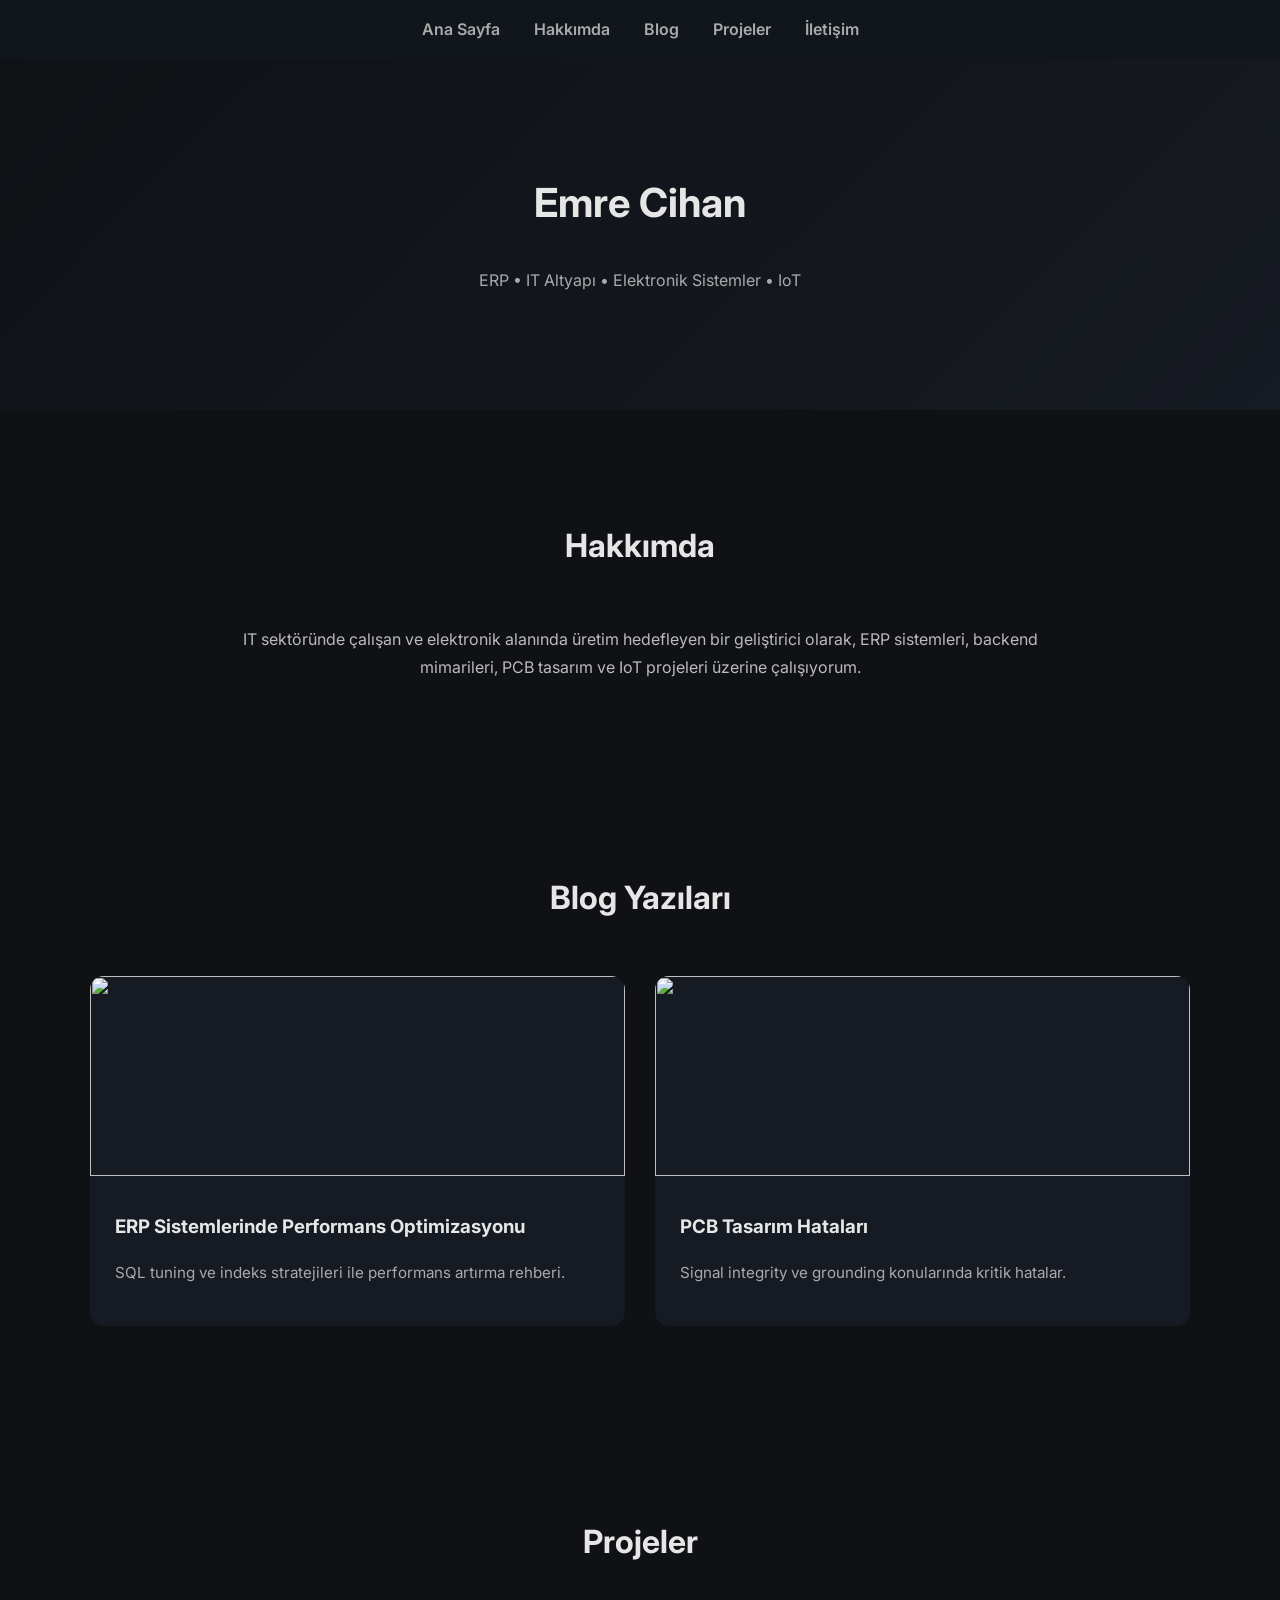
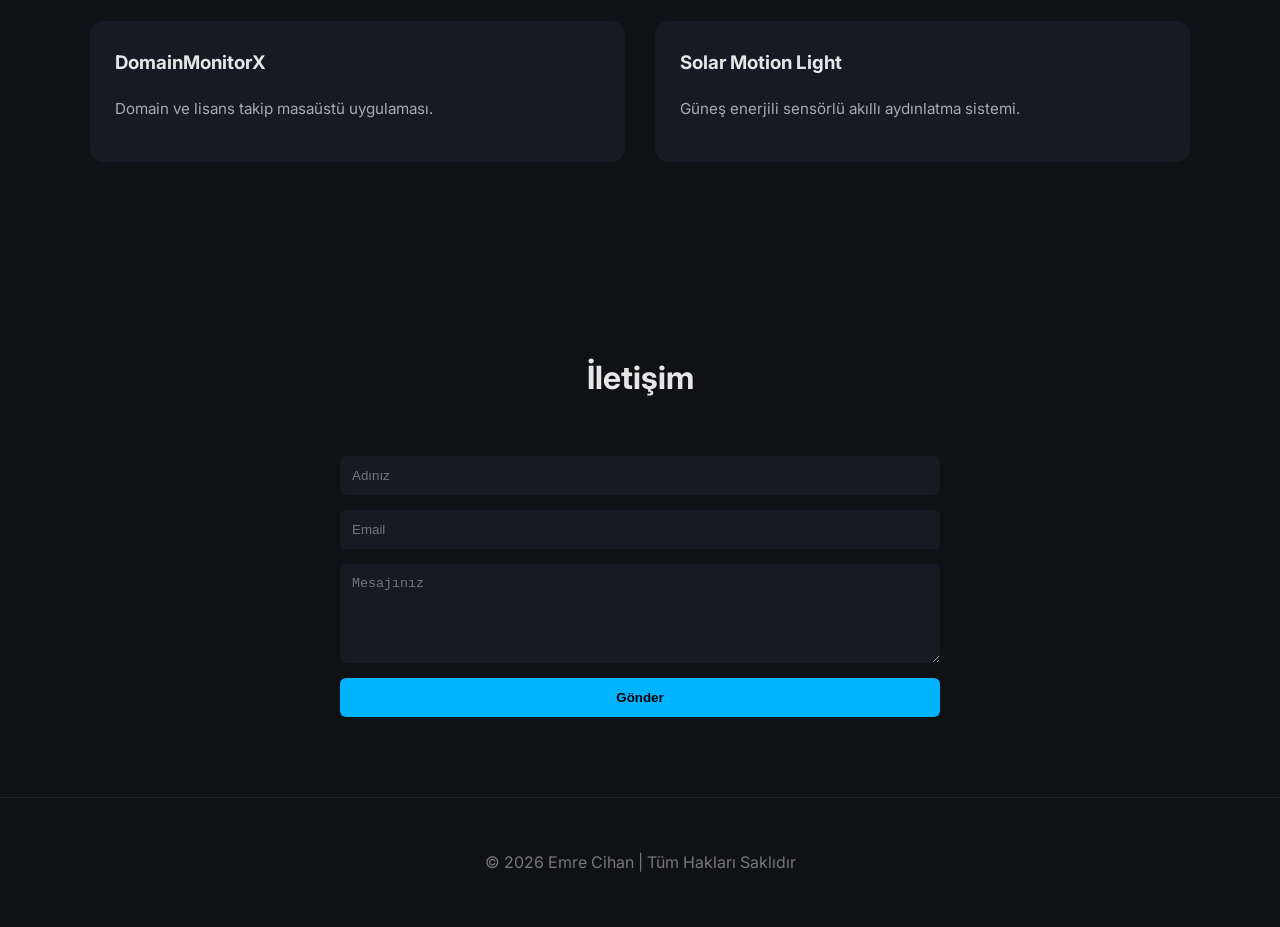
==== index.html @ 7f324158 "Update index.html" ====
<!DOCTYPE html>
<html lang="tr">
<head>
<meta charset="UTF-8">
<meta name="viewport" content="width=device-width, initial-scale=1.0">

<title>Emre Cihan | ERP, IT ve Elektronik Sistemler</title>
<meta name="description" content="ERP optimizasyonu, SQL performans artırma, PCB tasarım rehberleri ve IoT projeleri üzerine teknik blog ve projeler.">
<meta name="keywords" content="Hasan Emre Cihan,Emre Cihan,Cihan,Emre,emre,hasan emre cihan,hasanemrecihan,Hasanemrecihan,ERP, SQL optimizasyonu, PCB tasarım, IoT projeleri, IT altyapı, sistem yöneticisi blog">

<!-- Open Graph -->
<meta property="og:title" content="Emre Cihan | ERP & Elektronik Sistemler">
<meta property="og:description" content="Donanım ve yazılımın birleştiği teknik blog ve projeler.">
<meta property="og:type" content="website">

<!-- Schema -->
<script type="application/ld+json">
{
 "@context": "https://schema.org",
 "@type": "Person",
 "name": "Emre Cihan",
 "url": "https://emrecihan.com.tr",
 "jobTitle": "IT Specialist & Electronics Developer"
}
</script>

<link href="https://fonts.googleapis.com/css2?family=Inter:wght@400;600;700&display=swap" rel="stylesheet">

<style>
body{
  margin:0;
  font-family:'Inter', sans-serif;
  background:#0f1115;
  color:#e6e6e6;
  line-height:1.8;
  scroll-behavior:smooth;
}

nav{
  position:fixed;
  top:0;
  width:100%;
  background:#11151c;
  padding:15px 0;
  z-index:1000;
  text-align:center;
}

nav a{
  color:#aaa;
  margin:0 15px;
  text-decoration:none;
  font-weight:600;
}

nav a:hover{
  color:#00b3ff;
}

header{
  padding:140px 20px 100px 20px;
  text-align:center;
  background:linear-gradient(135deg,#0f1115,#161a22);
}

header h1{
  font-size:2.5rem;
}

header p{
  color:#aaa;
}

.section{
  padding:80px 20px;
  max-width:1100px;
  margin:auto;
}

.section h2{
  text-align:center;
  margin-bottom:50px;
  font-size:2rem;
}

.grid{
  display:grid;
  grid-template-columns:repeat(auto-fit,minmax(300px,1fr));
  gap:30px;
}

.card{
  background:#161a22;
  border-radius:14px;
  overflow:hidden;
  transition:0.3s;
}

.card:hover{
  transform:translateY(-6px);
  box-shadow:0 10px 30px rgba(0,179,255,0.2);
}

.card img{
  width:100%;
  height:200px;
  object-fit:cover;
}

.card-content{
  padding:25px;
}

.card-content h3{
  margin:0 0 10px 0;
}

.card-content p{
  color:#aaa;
  font-size:0.95rem;
}

.about{
  max-width:800px;
  margin:auto;
  text-align:center;
  color:#bbb;
}

.contact-form{
  max-width:600px;
  margin:auto;
  display:flex;
  flex-direction:column;
}

.contact-form input,
.contact-form textarea{
  padding:12px;
  margin-bottom:15px;
  border:none;
  border-radius:6px;
  background:#161a22;
  color:#fff;
}

.contact-form button{
  padding:12px;
  border:none;
  background:#00b3ff;
  color:#000;
  font-weight:600;
  border-radius:6px;
  cursor:pointer;
}

footer{
  text-align:center;
  padding:50px 20px;
  border-top:1px solid #222;
  color:#777;
}

@media(max-width:768px){
  header h1{
    font-size:2rem;
  }
  nav a{
    display:inline-block;
    margin:8px;
  }
}
</style>
</head>

<body>

<nav>
  <a href="#home">Ana Sayfa</a>
  <a href="#about">Hakkımda</a>
  <a href="#blog">Blog</a>
  <a href="#projects">Projeler</a>
  <a href="#contact">İletişim</a>
</nav>

<header id="home">
  <h1>Emre Cihan</h1>
  <p>ERP • IT Altyapı • Elektronik Sistemler • IoT</p>
</header>

<section id="about" class="section">
  <h2>Hakkımda</h2>
  <div class="about">
    IT sektöründe çalışan ve elektronik alanında üretim hedefleyen bir geliştirici olarak,
    ERP sistemleri, backend mimarileri, PCB tasarım ve IoT projeleri üzerine çalışıyorum.
  </div>
</section>

<section id="blog" class="section">
  <h2>Blog Yazıları</h2>
  <div class="grid">
    <div class="card">
      <img src="https://images.unsplash.com/photo-1555949963-aa79dcee981c">
      <div class="card-content">
        <h3>ERP Sistemlerinde Performans Optimizasyonu</h3>
        <p>SQL tuning ve indeks stratejileri ile performans artırma rehberi.</p>
      </div>
    </div>

    <div class="card">
      <img src="https://images.unsplash.com/photo-1581090700227-1e8f0f55c6d0">
      <div class="card-content">
        <h3>PCB Tasarım Hataları</h3>
        <p>Signal integrity ve grounding konularında kritik hatalar.</p>
      </div>
    </div>
  </div>
</section>

<section id="projects" class="section">
  <h2>Projeler</h2>
  <div class="grid">
    <div class="card">
      <div class="card-content">
        <h3>DomainMonitorX</h3>
        <p>Domain ve lisans takip masaüstü uygulaması.</p>
      </div>
    </div>

    <div class="card">
      <div class="card-content">
        <h3>Solar Motion Light</h3>
        <p>Güneş enerjili sensörlü akıllı aydınlatma sistemi.</p>
      </div>
    </div>
  </div>
</section>

<section id="contact" class="section">
  <h2>İletişim</h2>
  <form class="contact-form" action="mailto:mailadresin@example.com" method="post" enctype="text/plain">
    <input type="text" name="name" placeholder="Adınız" required>
    <input type="email" name="email" placeholder="Email" required>
    <textarea name="message" rows="5" placeholder="Mesajınız" required></textarea>
    <button type="submit">Gönder</button>
  </form>
</section>

<footer>
© 2026 Emre Cihan | Tüm Hakları Saklıdır
</footer>

</body>
</html>
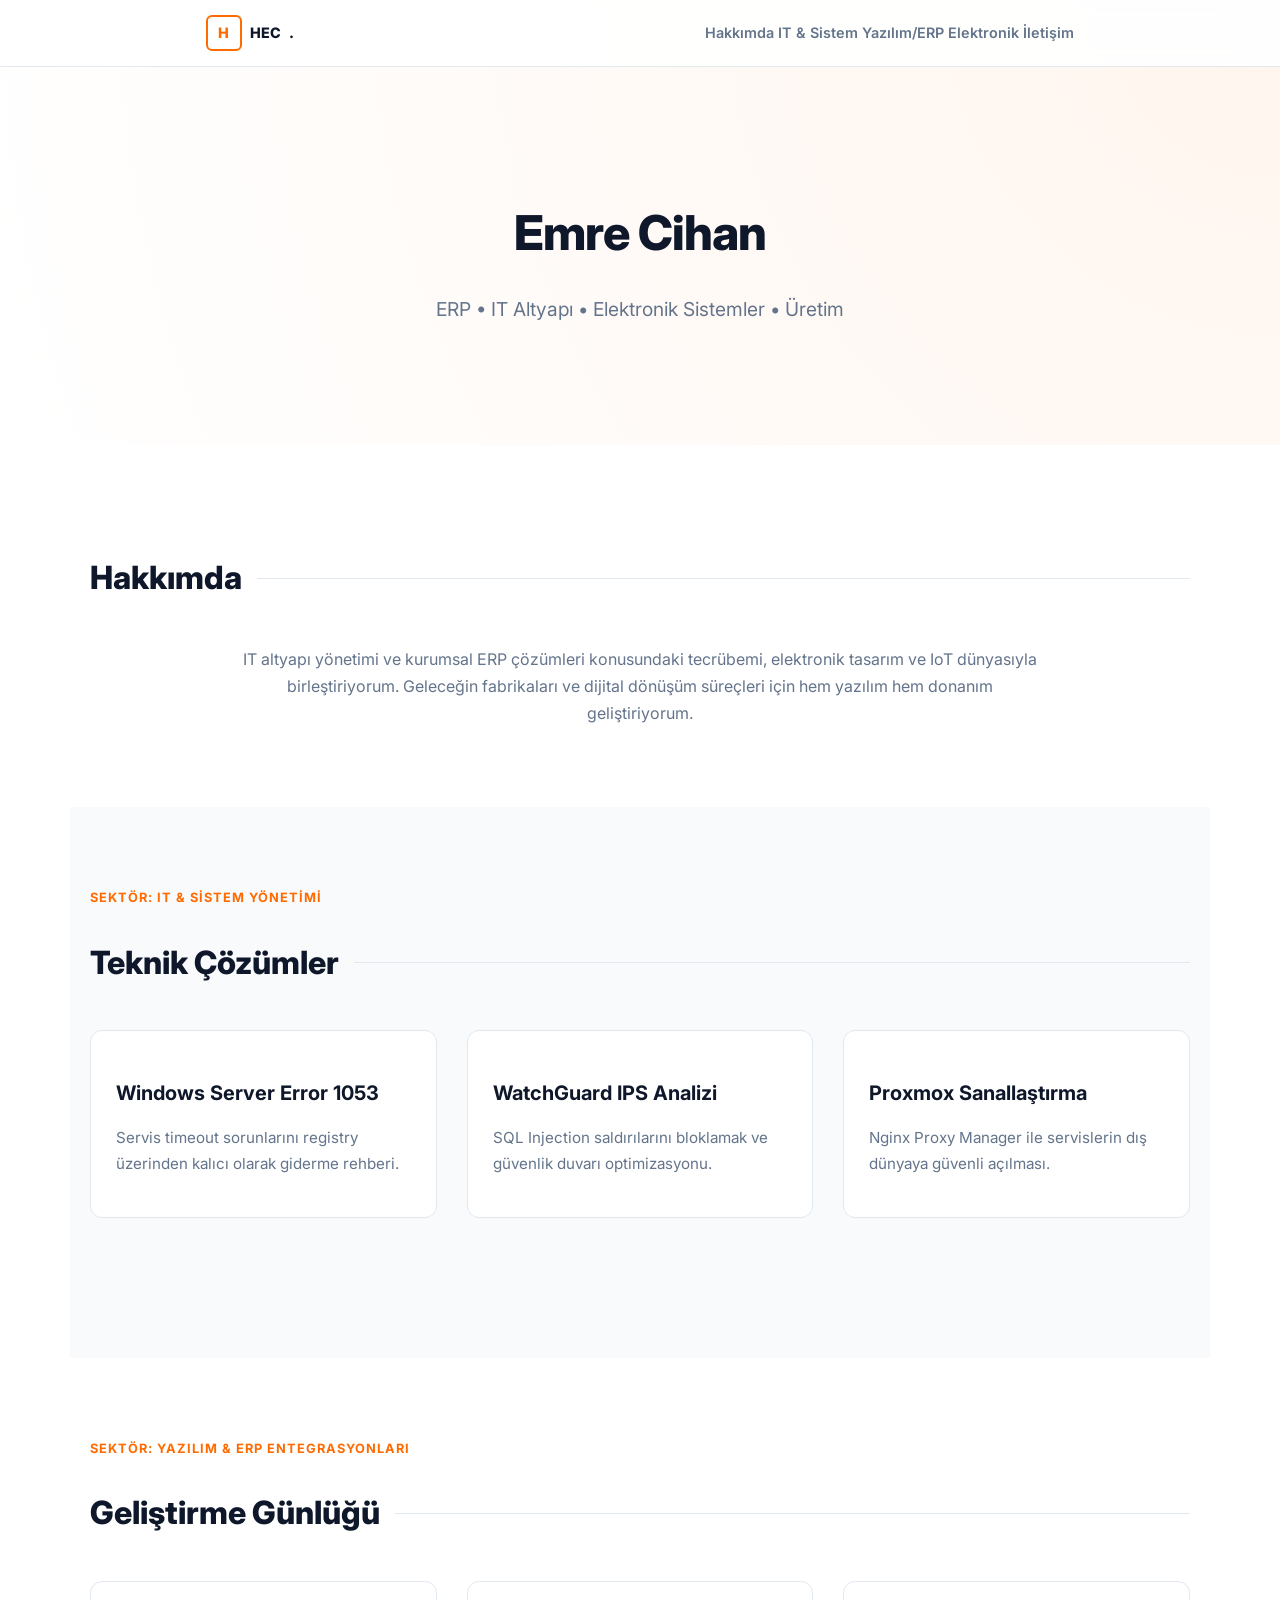
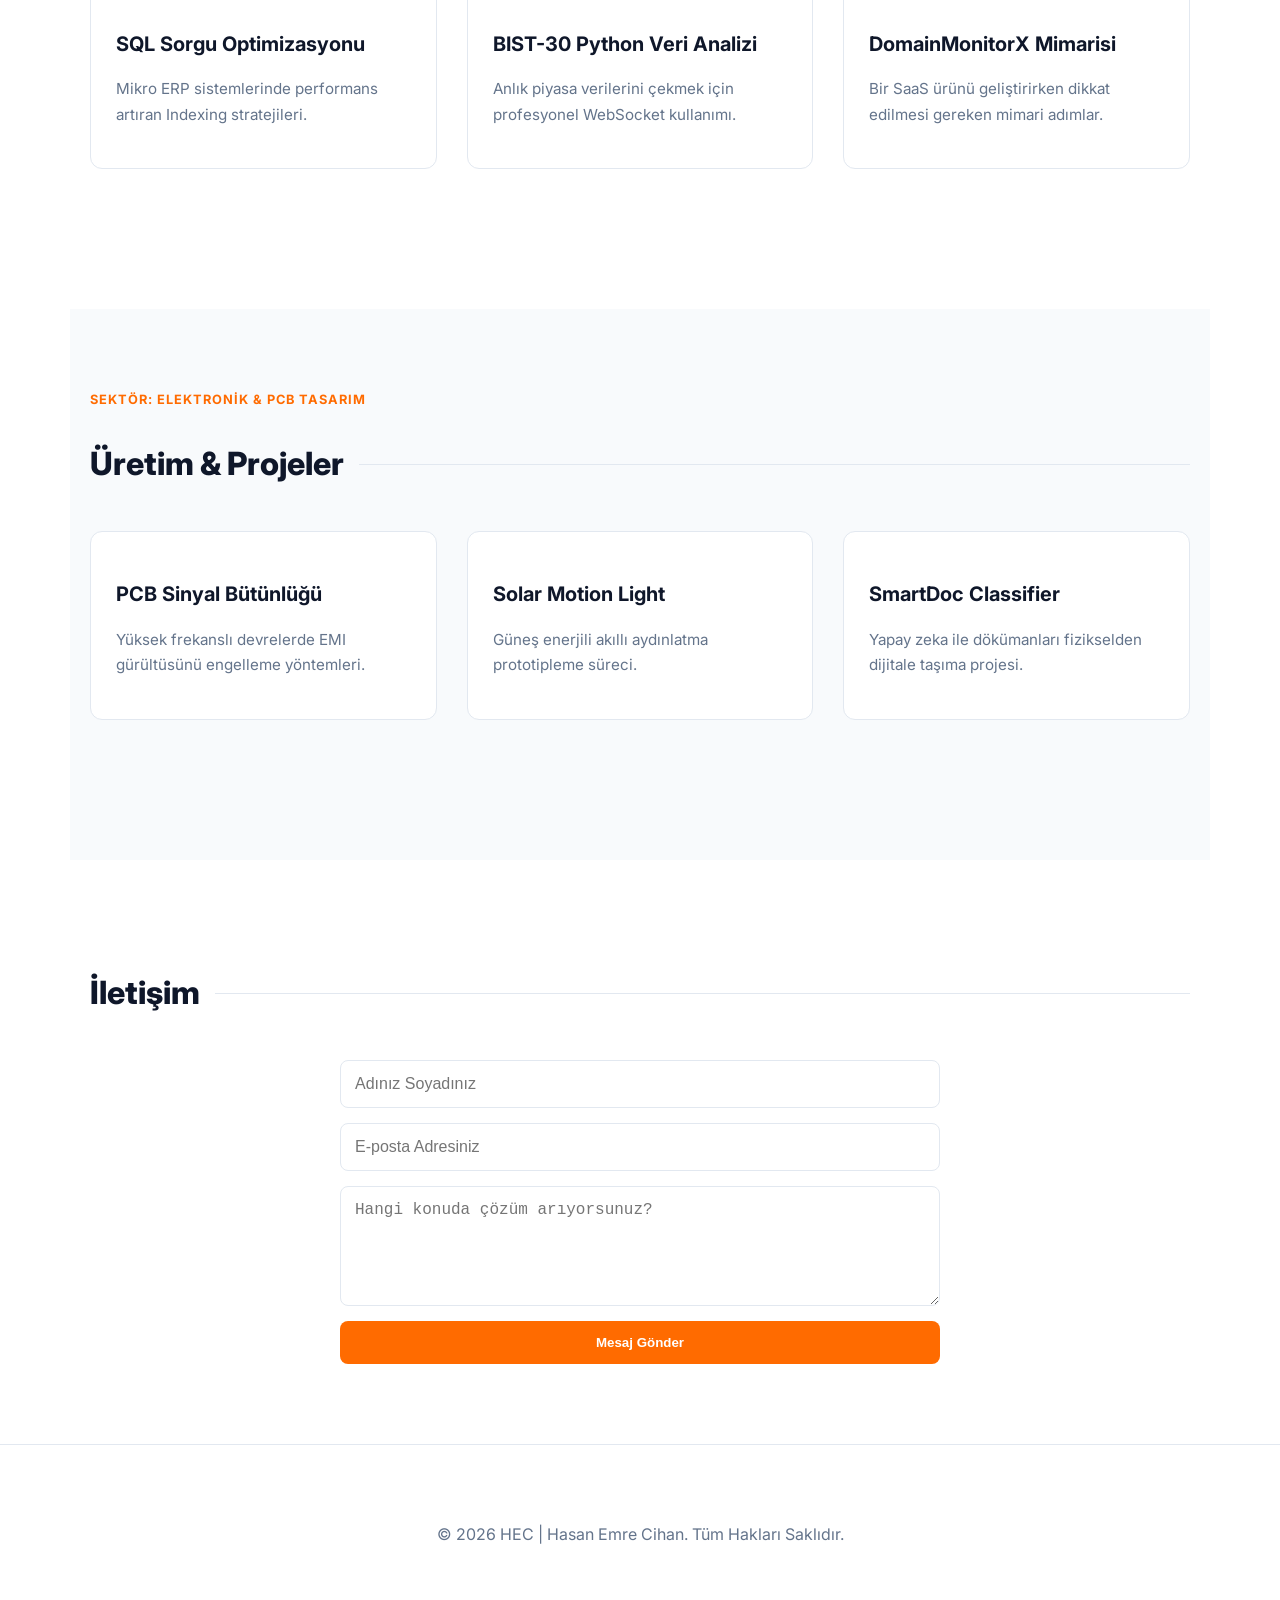
==== commit 8c640105: "Refactor index.html for improved structure and content" ====
--- a/index.html
+++ b/index.html
@@ -1,253 +1,187 @@
 <!DOCTYPE html>
 <html lang="tr">
 <head>
-<meta charset="UTF-8">
-<meta name="viewport" content="width=device-width, initial-scale=1.0">
+    <meta charset="UTF-8">
+    <meta name="viewport" content="width=device-width, initial-scale=1.0">
+    <title>HEC | Emre Cihan - ERP, IT ve Elektronik Sistemler</title>
+    <meta name="description" content="ERP optimizasyonu, SQL performans artırma, PCB tasarım rehberleri ve IoT projeleri.">
+    <meta name="keywords" content="Hasan Emre Cihan, ERP, SQL optimizasyonu, PCB tasarım, IT altyapı">
 
-<title>Emre Cihan | ERP, IT ve Elektronik Sistemler</title>
-<meta name="description" content="ERP optimizasyonu, SQL performans artırma, PCB tasarım rehberleri ve IoT projeleri üzerine teknik blog ve projeler.">
-<meta name="keywords" content="Hasan Emre Cihan,Emre Cihan,Cihan,Emre,emre,hasan emre cihan,hasanemrecihan,Hasanemrecihan,ERP, SQL optimizasyonu, PCB tasarım, IoT projeleri, IT altyapı, sistem yöneticisi blog">
+    <link href="https://fonts.googleapis.com/css2?family=Inter:wght@400;600;700;800&display=swap" rel="stylesheet">
+    <link rel="stylesheet" href="https://cdnjs.cloudflare.com/ajax/libs/font-awesome/6.4.0/css/all.min.css">
 
-<!-- Open Graph -->
-<meta property="og:title" content="Emre Cihan | ERP & Elektronik Sistemler">
-<meta property="og:description" content="Donanım ve yazılımın birleştiği teknik blog ve projeler.">
-<meta property="og:type" content="website">
+    <style>
+        :root {
+            --primary: #FF6B00; /* Turuncu */
+            --bg: #ffffff;
+            --section-bg: #f8fafc;
+            --text-dark: #0f172a;
+            --text-muted: #64748b;
+            --card-bg: #ffffff;
+            --border: #e2e8f0;
+        }
 
-<!-- Schema -->
-<script type="application/ld+json">
-{
- "@context": "https://schema.org",
- "@type": "Person",
- "name": "Emre Cihan",
- "url": "https://emrecihan.com.tr",
- "jobTitle": "IT Specialist & Electronics Developer"
-}
-</script>
+        body { margin: 0; font-family: 'Inter', sans-serif; background: var(--bg); color: var(--text-dark); line-height: 1.7; scroll-behavior: smooth; }
 
-<link href="https://fonts.googleapis.com/css2?family=Inter:wght@400;600;700&display=swap" rel="stylesheet">
+        /* --- Navigasyon (Yenilendi) --- */
+        nav {
+            position: fixed; top: 0; width: 100%; background: rgba(255, 255, 255, 0.9);
+            backdrop-filter: blur(10px); padding: 15px 0; z-index: 1000; border-bottom: 1px solid var(--border);
+            display: flex; justify-content: space-around; align-items: center;
+        }
 
-<style>
-body{
-  margin:0;
-  font-family:'Inter', sans-serif;
-  background:#0f1115;
-  color:#e6e6e6;
-  line-height:1.8;
-  scroll-behavior:smooth;
-}
+        .logo { display: flex; align-items: center; gap: 8px; text-decoration: none; color: var(--text-dark); font-weight: 800; }
+        .logo-box { width: 32px; height: 32px; border: 2.5px solid var(--primary); border-radius: 6px; display: flex; align-items: center; justify-content: center; color: var(--primary); font-size: 0.9rem; }
 
-nav{
-  position:fixed;
-  top:0;
-  width:100%;
-  background:#11151c;
-  padding:15px 0;
-  z-index:1000;
-  text-align:center;
-}
+        nav a { color: var(--text-muted); text-decoration: none; font-weight: 600; font-size: 0.9rem; transition: 0.3s; }
+        nav a:hover { color: var(--primary); }
 
-nav a{
-  color:#aaa;
-  margin:0 15px;
-  text-decoration:none;
-  font-weight:600;
-}
+        /* --- Hero Alanı --- */
+        header { padding: 160px 20px 100px 20px; text-align: center; background: radial-gradient(circle at top right, #fff5ee 0%, #ffffff 100%); }
+        header h1 { font-size: 3rem; font-weight: 800; letter-spacing: -1px; margin-bottom: 10px; }
+        header p { color: var(--text-muted); font-size: 1.2rem; }
 
-nav a:hover{
-  color:#00b3ff;
-}
+        .section { padding: 80px 20px; max-width: 1100px; margin: auto; }
+        .section-title { font-size: 2rem; font-weight: 800; margin-bottom: 40px; display: flex; align-items: center; gap: 15px; }
+        .section-title::after { content: ''; flex: 1; height: 1px; background: var(--border); }
 
-header{
-  padding:140px 20px 100px 20px;
-  text-align:center;
-  background:linear-gradient(135deg,#0f1115,#161a22);
-}
+        /* --- Sektör Bazlı Blog Yapısı --- */
+        .category-label { color: var(--primary); font-weight: 700; font-size: 0.8rem; text-transform: uppercase; letter-spacing: 1px; margin-bottom: 20px; display: block; }
+        
+        .grid { display: grid; grid-template-columns: repeat(auto-fit, minmax(320px, 1fr)); gap: 30px; margin-bottom: 60px; }
 
-header h1{
-  font-size:2.5rem;
-}
+        .card { background: var(--card-bg); border-radius: 12px; border: 1px solid var(--border); transition: 0.3s; overflow: hidden; }
+        .card:hover { transform: translateY(-5px); border-color: var(--primary); box-shadow: 0 10px 30px rgba(255,107,0,0.1); }
+        .card-content { padding: 25px; }
+        .card-content h3 { margin-bottom: 10px; font-size: 1.25rem; }
+        .card-content p { color: var(--text-muted); font-size: 0.95rem; }
 
-header p{
-  color:#aaa;
-}
+        /* --- İletişim Formu --- */
+        .contact-form { max-width: 600px; margin: auto; display: flex; flex-direction: column; }
+        .contact-form input, .contact-form textarea { padding: 14px; margin-bottom: 15px; border: 1px solid var(--border); border-radius: 8px; font-size: 1rem; }
+        .contact-form button { padding: 14px; border: none; background: var(--primary); color: #fff; font-weight: 700; border-radius: 8px; cursor: pointer; transition: 0.3s; }
+        .contact-form button:hover { opacity: 0.9; transform: scale(0.98); }
 
-.section{
-  padding:80px 20px;
-  max-width:1100px;
-  margin:auto;
-}
+        footer { text-align: center; padding: 60px 20px; border-top: 1px solid var(--border); color: var(--text-muted); }
 
-.section h2{
-  text-align:center;
-  margin-bottom:50px;
-  font-size:2rem;
-}
-
-.grid{
-  display:grid;
-  grid-template-columns:repeat(auto-fit,minmax(300px,1fr));
-  gap:30px;
-}
-
-.card{
-  background:#161a22;
-  border-radius:14px;
-  overflow:hidden;
-  transition:0.3s;
-}
-
-.card:hover{
-  transform:translateY(-6px);
-  box-shadow:0 10px 30px rgba(0,179,255,0.2);
-}
-
-.card img{
-  width:100%;
-  height:200px;
-  object-fit:cover;
-}
-
-.card-content{
-  padding:25px;
-}
-
-.card-content h3{
-  margin:0 0 10px 0;
-}
-
-.card-content p{
-  color:#aaa;
-  font-size:0.95rem;
-}
-
-.about{
-  max-width:800px;
-  margin:auto;
-  text-align:center;
-  color:#bbb;
-}
-
-.contact-form{
-  max-width:600px;
-  margin:auto;
-  display:flex;
-  flex-direction:column;
-}
-
-.contact-form input,
-.contact-form textarea{
-  padding:12px;
-  margin-bottom:15px;
-  border:none;
-  border-radius:6px;
-  background:#161a22;
-  color:#fff;
-}
-
-.contact-form button{
-  padding:12px;
-  border:none;
-  background:#00b3ff;
-  color:#000;
-  font-weight:600;
-  border-radius:6px;
-  cursor:pointer;
-}
-
-footer{
-  text-align:center;
-  padding:50px 20px;
-  border-top:1px solid #222;
-  color:#777;
-}
-
-@media(max-width:768px){
-  header h1{
-    font-size:2rem;
-  }
-  nav a{
-    display:inline-block;
-    margin:8px;
-  }
-}
-</style>
+        @media(max-width:768px){ header h1 { font-size: 2.2rem; } nav { flex-direction: column; gap: 10px; } }
+    </style>
 </head>
-
 <body>
 
 <nav>
-  <a href="#home">Ana Sayfa</a>
-  <a href="#about">Hakkımda</a>
-  <a href="#blog">Blog</a>
-  <a href="#projects">Projeler</a>
-  <a href="#contact">İletişim</a>
+    <a href="#home" class="logo">
+        <div class="logo-box">H</div> HEC<span>.</span>
+    </a>
+    <div class="nav-links">
+        <a href="#about">Hakkımda</a>
+        <a href="#it-sistem">IT & Sistem</a>
+        <a href="#yazilim">Yazılım/ERP</a>
+        <a href="#elektronik">Elektronik</a>
+        <a href="#contact">İletişim</a>
+    </div>
 </nav>
 
 <header id="home">
-  <h1>Emre Cihan</h1>
-  <p>ERP • IT Altyapı • Elektronik Sistemler • IoT</p>
+    <h1>Emre Cihan</h1>
+    <p>ERP • IT Altyapı • Elektronik Sistemler • Üretim</p>
 </header>
 
 <section id="about" class="section">
-  <h2>Hakkımda</h2>
-  <div class="about">
-    IT sektöründe çalışan ve elektronik alanında üretim hedefleyen bir geliştirici olarak,
-    ERP sistemleri, backend mimarileri, PCB tasarım ve IoT projeleri üzerine çalışıyorum.
-  </div>
+    <h2 class="section-title">Hakkımda</h2>
+    <p style="text-align: center; max-width: 800px; margin: auto; color: var(--text-muted);">
+        IT altyapı yönetimi ve kurumsal ERP çözümleri konusundaki tecrübemi, elektronik tasarım ve IoT dünyasıyla birleştiriyorum. 
+        Geleceğin fabrikaları ve dijital dönüşüm süreçleri için hem yazılım hem donanım geliştiriyorum.
+    </p>
 </section>
 
-<section id="blog" class="section">
-  <h2>Blog Yazıları</h2>
-  <div class="grid">
-    <div class="card">
-      <img src="https://images.unsplash.com/photo-1555949963-aa79dcee981c">
-      <div class="card-content">
-        <h3>ERP Sistemlerinde Performans Optimizasyonu</h3>
-        <p>SQL tuning ve indeks stratejileri ile performans artırma rehberi.</p>
-      </div>
+<section id="it-sistem" class="section" style="background: var(--section-bg);">
+    <span class="category-label">Sektör: IT & Sistem Yönetimi</span>
+    <h2 class="section-title">Teknik Çözümler</h2>
+    <div class="grid">
+        <div class="card">
+            <div class="card-content">
+                <h3>Windows Server Error 1053</h3>
+                <p>Servis timeout sorunlarını registry üzerinden kalıcı olarak giderme rehberi.</p>
+            </div>
+        </div>
+        <div class="card">
+            <div class="card-content">
+                <h3>WatchGuard IPS Analizi</h3>
+                <p>SQL Injection saldırılarını bloklamak ve güvenlik duvarı optimizasyonu.</p>
+            </div>
+        </div>
+        <div class="card">
+            <div class="card-content">
+                <h3>Proxmox Sanallaştırma</h3>
+                <p>Nginx Proxy Manager ile servislerin dış dünyaya güvenli açılması.</p>
+            </div>
+        </div>
     </div>
-
-    <div class="card">
-      <img src="https://images.unsplash.com/photo-1581090700227-1e8f0f55c6d0">
-      <div class="card-content">
-        <h3>PCB Tasarım Hataları</h3>
-        <p>Signal integrity ve grounding konularında kritik hatalar.</p>
-      </div>
-    </div>
-  </div>
 </section>
 
-<section id="projects" class="section">
-  <h2>Projeler</h2>
-  <div class="grid">
-    <div class="card">
-      <div class="card-content">
-        <h3>DomainMonitorX</h3>
-        <p>Domain ve lisans takip masaüstü uygulaması.</p>
-      </div>
+<section id="yazilim" class="section">
+    <span class="category-label">Sektör: Yazılım & ERP Entegrasyonları</span>
+    <h2 class="section-title">Geliştirme Günlüğü</h2>
+    <div class="grid">
+        <div class="card">
+            <div class="card-content">
+                <h3>SQL Sorgu Optimizasyonu</h3>
+                <p>Mikro ERP sistemlerinde performans artıran Indexing stratejileri.</p>
+            </div>
+        </div>
+        <div class="card">
+            <div class="card-content">
+                <h3>BIST-30 Python Veri Analizi</h3>
+                <p>Anlık piyasa verilerini çekmek için profesyonel WebSocket kullanımı.</p>
+            </div>
+        </div>
+        <div class="card">
+            <div class="card-content">
+                <h3>DomainMonitorX Mimarisi</h3>
+                <p>Bir SaaS ürünü geliştirirken dikkat edilmesi gereken mimari adımlar.</p>
+            </div>
+        </div>
     </div>
+</section>
 
-    <div class="card">
-      <div class="card-content">
-        <h3>Solar Motion Light</h3>
-        <p>Güneş enerjili sensörlü akıllı aydınlatma sistemi.</p>
-      </div>
+<section id="elektronik" class="section" style="background: var(--section-bg);">
+    <span class="category-label">Sektör: Elektronik & PCB Tasarım</span>
+    <h2 class="section-title">Üretim & Projeler</h2>
+    <div class="grid">
+        <div class="card">
+            <div class="card-content">
+                <h3>PCB Sinyal Bütünlüğü</h3>
+                <p>Yüksek frekanslı devrelerde EMI gürültüsünü engelleme yöntemleri.</p>
+            </div>
+        </div>
+        <div class="card">
+            <div class="card-content">
+                <h3>Solar Motion Light</h3>
+                <p>Güneş enerjili akıllı aydınlatma prototipleme süreci.</p>
+            </div>
+        </div>
+        <div class="card">
+            <div class="card-content">
+                <h3>SmartDoc Classifier</h3>
+                <p>Yapay zeka ile dökümanları fizikselden dijitale taşıma projesi.</p>
+            </div>
+        </div>
     </div>
-  </div>
 </section>
 
 <section id="contact" class="section">
-  <h2>İletişim</h2>
-  <form class="contact-form" action="mailto:mailadresin@example.com" method="post" enctype="text/plain">
-    <input type="text" name="name" placeholder="Adınız" required>
-    <input type="email" name="email" placeholder="Email" required>
-    <textarea name="message" rows="5" placeholder="Mesajınız" required></textarea>
-    <button type="submit">Gönder</button>
-  </form>
+    <h2 class="section-title">İletişim</h2>
+    <form class="contact-form">
+        <input type="text" placeholder="Adınız Soyadınız" required>
+        <input type="email" placeholder="E-posta Adresiniz" required>
+        <textarea rows="5" placeholder="Hangi konuda çözüm arıyorsunuz?" required></textarea>
+        <button type="submit">Mesaj Gönder</button>
+    </form>
 </section>
 
 <footer>
-© 2026 Emre Cihan | Tüm Hakları Saklıdır
+    <p>&copy; 2026 HEC | Hasan Emre Cihan. Tüm Hakları Saklıdır.</p>
 </footer>
 
 </body>
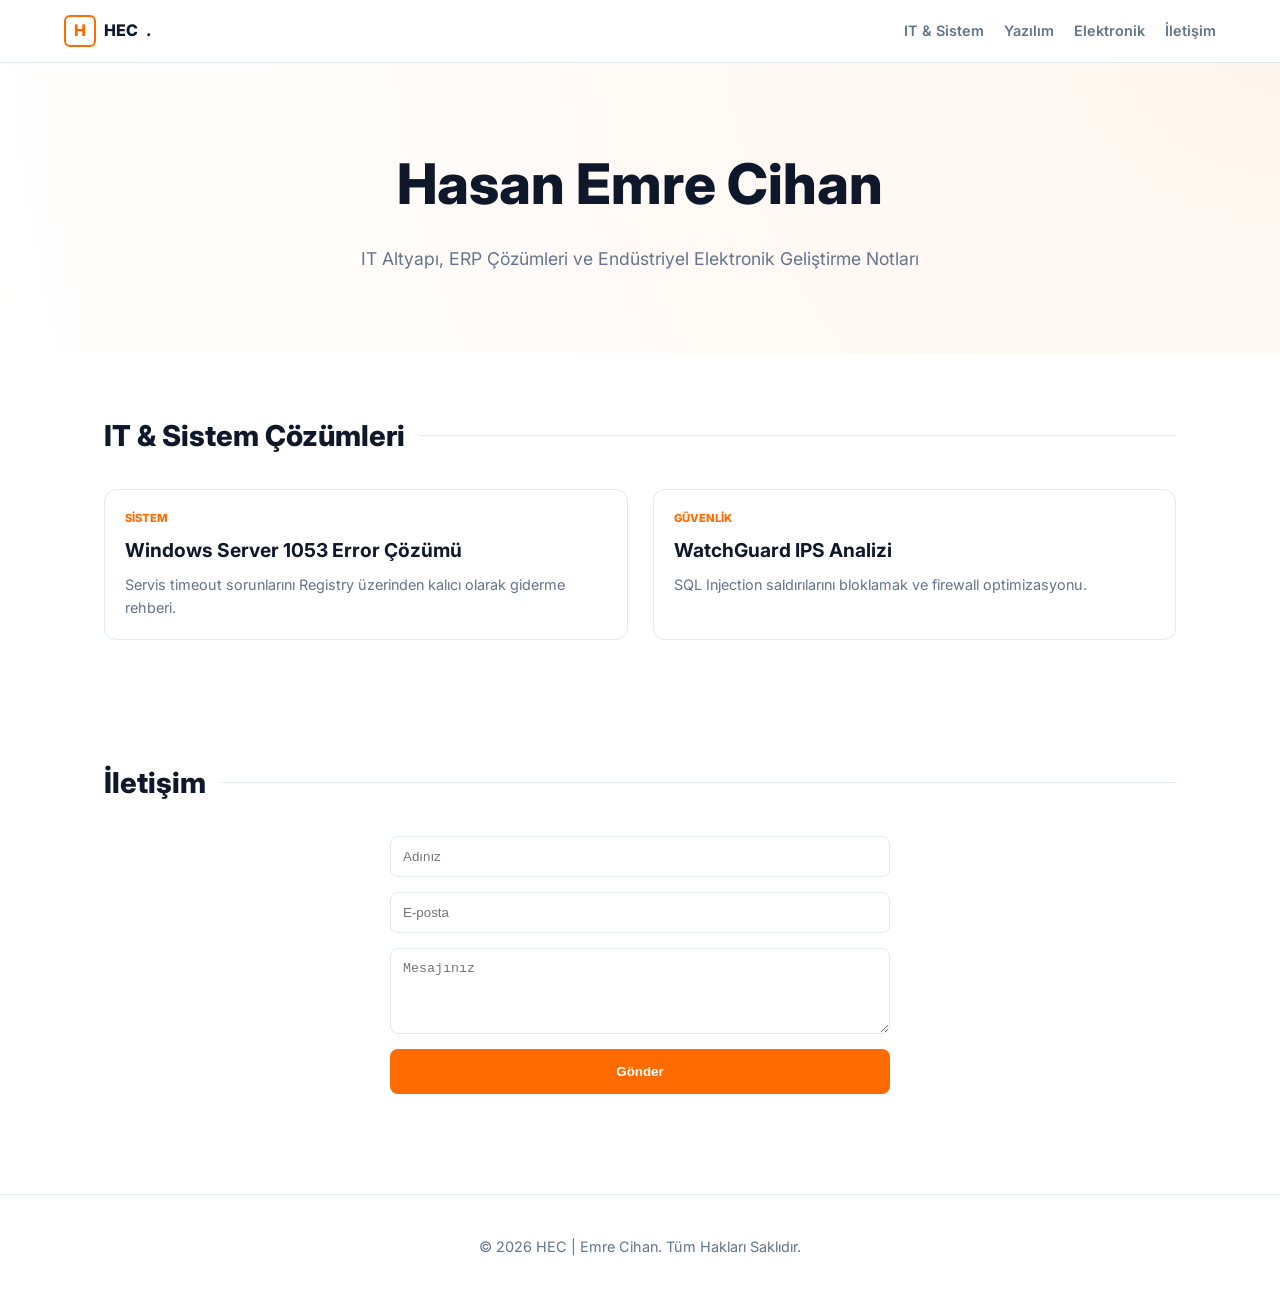
==== commit 04a9c404: "Refactor index.html for improved layout and content Updated HTML structure and styles, modified titl" ====
--- a/index.html
+++ b/index.html
@@ -3,168 +3,129 @@
 <head>
     <meta charset="UTF-8">
     <meta name="viewport" content="width=device-width, initial-scale=1.0">
-    <title>HEC | Emre Cihan - ERP, IT ve Elektronik Sistemler</title>
-    <meta name="description" content="ERP optimizasyonu, SQL performans artırma, PCB tasarım rehberleri ve IoT projeleri.">
-    <meta name="keywords" content="Hasan Emre Cihan, ERP, SQL optimizasyonu, PCB tasarım, IT altyapı">
-
+    <title>HEC | Emre Cihan - ERP, IT ve Elektronik</title>
+    
+    <meta name="description" content="ERP optimizasyonu, IT altyapı ve PCB tasarım üzerine teknik blog.">
     <link href="https://fonts.googleapis.com/css2?family=Inter:wght@400;600;700;800&display=swap" rel="stylesheet">
     <link rel="stylesheet" href="https://cdnjs.cloudflare.com/ajax/libs/font-awesome/6.4.0/css/all.min.css">
 
     <style>
         :root {
-            --primary: #FF6B00; /* Turuncu */
+            --primary: #FF6B00;
             --bg: #ffffff;
             --section-bg: #f8fafc;
             --text-dark: #0f172a;
             --text-muted: #64748b;
-            --card-bg: #ffffff;
             --border: #e2e8f0;
         }
 
-        body { margin: 0; font-family: 'Inter', sans-serif; background: var(--bg); color: var(--text-dark); line-height: 1.7; scroll-behavior: smooth; }
+        * { margin: 0; padding: 0; box-sizing: border-box; }
+        body { 
+            margin: 0; font-family: 'Inter', sans-serif; background: var(--bg); 
+            color: var(--text-dark); line-height: 1.6; scroll-behavior: smooth; 
+        }
 
-        /* --- Navigasyon (Yenilendi) --- */
+        /* --- Mobil Uyumlu Navigasyon --- */
         nav {
-            position: fixed; top: 0; width: 100%; background: rgba(255, 255, 255, 0.9);
-            backdrop-filter: blur(10px); padding: 15px 0; z-index: 1000; border-bottom: 1px solid var(--border);
-            display: flex; justify-content: space-around; align-items: center;
+            position: fixed; top: 0; width: 100%; background: rgba(255, 255, 255, 0.95);
+            backdrop-filter: blur(10px); padding: 15px 5%; z-index: 1000; 
+            border-bottom: 1px solid var(--border);
+            display: flex; justify-content: space-between; align-items: center;
         }
 
         .logo { display: flex; align-items: center; gap: 8px; text-decoration: none; color: var(--text-dark); font-weight: 800; }
-        .logo-box { width: 32px; height: 32px; border: 2.5px solid var(--primary); border-radius: 6px; display: flex; align-items: center; justify-content: center; color: var(--primary); font-size: 0.9rem; }
+        .logo-box { width: 32px; height: 32px; border: 2.5px solid var(--primary); border-radius: 6px; display: flex; align-items: center; justify-content: center; color: var(--primary); }
 
-        nav a { color: var(--text-muted); text-decoration: none; font-weight: 600; font-size: 0.9rem; transition: 0.3s; }
-        nav a:hover { color: var(--primary); }
+        .nav-links { display: flex; gap: 20px; }
+        .nav-links a { color: var(--text-muted); text-decoration: none; font-weight: 600; font-size: 0.9rem; transition: 0.3s; }
+        .nav-links a:hover { color: var(--primary); }
+
+        /* Mobil Menü Gizleme */
+        @media (max-width: 768px) {
+            .nav-links { display: none; } /* Basitlik için mobilde menü gizlendi veya burger eklenebilir */
+            header h1 { font-size: 2.2rem !important; }
+        }
 
         /* --- Hero Alanı --- */
-        header { padding: 160px 20px 100px 20px; text-align: center; background: radial-gradient(circle at top right, #fff5ee 0%, #ffffff 100%); }
-        header h1 { font-size: 3rem; font-weight: 800; letter-spacing: -1px; margin-bottom: 10px; }
-        header p { color: var(--text-muted); font-size: 1.2rem; }
+        header { padding: 140px 20px 80px 20px; text-align: center; background: radial-gradient(circle at top right, #fff5ee 0%, #ffffff 100%); }
+        header h1 { font-size: 3.5rem; font-weight: 800; margin-bottom: 15px; }
+        header p { color: var(--text-muted); font-size: 1.1rem; max-width: 600px; margin: 0 auto; }
 
-        .section { padding: 80px 20px; max-width: 1100px; margin: auto; }
-        .section-title { font-size: 2rem; font-weight: 800; margin-bottom: 40px; display: flex; align-items: center; gap: 15px; }
+        .section { padding: 60px 5%; max-width: 1200px; margin: auto; }
+        .section-title { font-size: 1.8rem; font-weight: 800; margin-bottom: 30px; display: flex; align-items: center; gap: 15px; }
         .section-title::after { content: ''; flex: 1; height: 1px; background: var(--border); }
 
-        /* --- Sektör Bazlı Blog Yapısı --- */
-        .category-label { color: var(--primary); font-weight: 700; font-size: 0.8rem; text-transform: uppercase; letter-spacing: 1px; margin-bottom: 20px; display: block; }
+        /* --- Blog Grid --- */
+        .grid { display: grid; grid-template-columns: repeat(auto-fit, minmax(280px, 1fr)); gap: 25px; }
+
+        .card { 
+            background: #fff; border-radius: 12px; border: 1px solid var(--border); 
+            transition: 0.3s; cursor: pointer; display: flex; flex-direction: column;
+        }
+        .card:hover { transform: translateY(-5px); border-color: var(--primary); box-shadow: 0 10px 25px rgba(255,107,0,0.1); }
+        .card-content { padding: 20px; }
+        .card-tag { font-size: 0.7rem; font-weight: 800; color: var(--primary); text-transform: uppercase; margin-bottom: 10px; display: block; }
+        .card h3 { font-size: 1.2rem; margin-bottom: 10px; line-height: 1.3; }
+        .card p { color: var(--text-muted); font-size: 0.9rem; }
+
+        /* --- BLOG MODAL (Yazı açıldığında) --- */
+        .modal {
+            display: none; position: fixed; z-index: 2000; left: 0; top: 0;
+            width: 100%; height: 100%; background: rgba(15, 23, 42, 0.9);
+            backdrop-filter: blur(5px); overflow-y: auto;
+        }
+        .modal-content {
+            background: #fff; margin: 5% auto; padding: 40px; border-radius: 15px;
+            width: 90%; max-width: 800px; position: relative; animation: slideIn 0.3s ease;
+        }
+        @keyframes slideIn { from { transform: translateY(50px); opacity: 0; } to { transform: translateY(0); opacity: 1; } }
         
-        .grid { display: grid; grid-template-columns: repeat(auto-fit, minmax(320px, 1fr)); gap: 30px; margin-bottom: 60px; }
+        .close-btn { position: absolute; top: 20px; right: 25px; font-size: 2rem; cursor: pointer; color: var(--text-muted); }
+        .modal-body h2 { margin-bottom: 20px; color: var(--text-dark); }
+        .modal-body div { color: #444; font-size: 1.1rem; line-height: 1.8; }
 
-        .card { background: var(--card-bg); border-radius: 12px; border: 1px solid var(--border); transition: 0.3s; overflow: hidden; }
-        .card:hover { transform: translateY(-5px); border-color: var(--primary); box-shadow: 0 10px 30px rgba(255,107,0,0.1); }
-        .card-content { padding: 25px; }
-        .card-content h3 { margin-bottom: 10px; font-size: 1.25rem; }
-        .card-content p { color: var(--text-muted); font-size: 0.95rem; }
+        /* --- İletişim --- */
+        .contact-form { max-width: 500px; margin: auto; display: flex; flex-direction: column; gap: 15px; }
+        .contact-form input, .contact-form textarea { padding: 12px; border: 1px solid var(--border); border-radius: 8px; width: 100%; }
+        .contact-form button { padding: 15px; background: var(--primary); color: #fff; border: none; border-radius: 8px; font-weight: 700; cursor: pointer; }
 
-        /* --- İletişim Formu --- */
-        .contact-form { max-width: 600px; margin: auto; display: flex; flex-direction: column; }
-        .contact-form input, .contact-form textarea { padding: 14px; margin-bottom: 15px; border: 1px solid var(--border); border-radius: 8px; font-size: 1rem; }
-        .contact-form button { padding: 14px; border: none; background: var(--primary); color: #fff; font-weight: 700; border-radius: 8px; cursor: pointer; transition: 0.3s; }
-        .contact-form button:hover { opacity: 0.9; transform: scale(0.98); }
-
-        footer { text-align: center; padding: 60px 20px; border-top: 1px solid var(--border); color: var(--text-muted); }
-
-        @media(max-width:768px){ header h1 { font-size: 2.2rem; } nav { flex-direction: column; gap: 10px; } }
+        footer { text-align: center; padding: 40px; border-top: 1px solid var(--border); margin-top: 40px; color: var(--text-muted); font-size: 0.9rem; }
     </style>
 </head>
 <body>
 
 <nav>
-    <a href="#home" class="logo">
+    <a href="#" class="logo">
         <div class="logo-box">H</div> HEC<span>.</span>
     </a>
     <div class="nav-links">
-        <a href="#about">Hakkımda</a>
         <a href="#it-sistem">IT & Sistem</a>
-        <a href="#yazilim">Yazılım/ERP</a>
+        <a href="#yazilim">Yazılım</a>
         <a href="#elektronik">Elektronik</a>
         <a href="#contact">İletişim</a>
     </div>
 </nav>
 
-<header id="home">
-    <h1>Emre Cihan</h1>
-    <p>ERP • IT Altyapı • Elektronik Sistemler • Üretim</p>
+<header>
+    <h1>Hasan Emre Cihan</h1>
+    <p>IT Altyapı, ERP Çözümleri ve Endüstriyel Elektronik Geliştirme Notları</p>
 </header>
 
-<section id="about" class="section">
-    <h2 class="section-title">Hakkımda</h2>
-    <p style="text-align: center; max-width: 800px; margin: auto; color: var(--text-muted);">
-        IT altyapı yönetimi ve kurumsal ERP çözümleri konusundaki tecrübemi, elektronik tasarım ve IoT dünyasıyla birleştiriyorum. 
-        Geleceğin fabrikaları ve dijital dönüşüm süreçleri için hem yazılım hem donanım geliştiriyorum.
-    </p>
-</section>
-
-<section id="it-sistem" class="section" style="background: var(--section-bg);">
-    <span class="category-label">Sektör: IT & Sistem Yönetimi</span>
-    <h2 class="section-title">Teknik Çözümler</h2>
+<section id="it-sistem" class="section">
+    <h2 class="section-title">IT & Sistem Çözümleri</h2>
     <div class="grid">
-        <div class="card">
+        <div class="card" onclick="openBlog('Windows Server 1053 Çözümü', 'Windows Server sistemlerde servislerin zamanında başlamaması sonucu alınan 1053 hatası, genellikle Registry üzerindeki ServicesPipeTimeout değeriyle ilgilidir. <br><br><b>Çözüm adımları:</b><br>1. Regedit açın.<br>2. HKEY_LOCAL_MACHINE\\SYSTEM\\CurrentControlSet\\Control yoluna gidin.<br>3. Yeni bir DWORD (32-bit) oluşturun ve adını ServicesPipeTimeout yapın.<br>4. Değerini 60000 (milisanıye) olarak ayarlayın.')">
             <div class="card-content">
-                <h3>Windows Server Error 1053</h3>
-                <p>Servis timeout sorunlarını registry üzerinden kalıcı olarak giderme rehberi.</p>
+                <span class="card-tag">Sistem</span>
+                <h3>Windows Server 1053 Error Çözümü</h3>
+                <p>Servis timeout sorunlarını Registry üzerinden kalıcı olarak giderme rehberi.</p>
             </div>
         </div>
-        <div class="card">
+        <div class="card" onclick="openBlog('WatchGuard IPS Yönetimi', 'Kurumsal ağlarda WatchGuard IPS imzaları bazen SQL sorgularını tehdit olarak görebilir (False Positive). <br><br>Bu durumda ilgili Signature ID (Örn: 1058077) için Exception eklemek veya IPS profilini optimize etmek gerekir. Bu yazıda güvenliği bozmadan bu ayarın nasıl yapılacağını anlatıyoruz.')">
             <div class="card-content">
+                <span class="card-tag">Güvenlik</span>
                 <h3>WatchGuard IPS Analizi</h3>
-                <p>SQL Injection saldırılarını bloklamak ve güvenlik duvarı optimizasyonu.</p>
-            </div>
-        </div>
-        <div class="card">
-            <div class="card-content">
-                <h3>Proxmox Sanallaştırma</h3>
-                <p>Nginx Proxy Manager ile servislerin dış dünyaya güvenli açılması.</p>
-            </div>
-        </div>
-    </div>
-</section>
-
-<section id="yazilim" class="section">
-    <span class="category-label">Sektör: Yazılım & ERP Entegrasyonları</span>
-    <h2 class="section-title">Geliştirme Günlüğü</h2>
-    <div class="grid">
-        <div class="card">
-            <div class="card-content">
-                <h3>SQL Sorgu Optimizasyonu</h3>
-                <p>Mikro ERP sistemlerinde performans artıran Indexing stratejileri.</p>
-            </div>
-        </div>
-        <div class="card">
-            <div class="card-content">
-                <h3>BIST-30 Python Veri Analizi</h3>
-                <p>Anlık piyasa verilerini çekmek için profesyonel WebSocket kullanımı.</p>
-            </div>
-        </div>
-        <div class="card">
-            <div class="card-content">
-                <h3>DomainMonitorX Mimarisi</h3>
-                <p>Bir SaaS ürünü geliştirirken dikkat edilmesi gereken mimari adımlar.</p>
-            </div>
-        </div>
-    </div>
-</section>
-
-<section id="elektronik" class="section" style="background: var(--section-bg);">
-    <span class="category-label">Sektör: Elektronik & PCB Tasarım</span>
-    <h2 class="section-title">Üretim & Projeler</h2>
-    <div class="grid">
-        <div class="card">
-            <div class="card-content">
-                <h3>PCB Sinyal Bütünlüğü</h3>
-                <p>Yüksek frekanslı devrelerde EMI gürültüsünü engelleme yöntemleri.</p>
-            </div>
-        </div>
-        <div class="card">
-            <div class="card-content">
-                <h3>Solar Motion Light</h3>
-                <p>Güneş enerjili akıllı aydınlatma prototipleme süreci.</p>
-            </div>
-        </div>
-        <div class="card">
-            <div class="card-content">
-                <h3>SmartDoc Classifier</h3>
-                <p>Yapay zeka ile dökümanları fizikselden dijitale taşıma projesi.</p>
+                <p>SQL Injection saldırılarını bloklamak ve firewall optimizasyonu.</p>
             </div>
         </div>
     </div>
@@ -173,16 +134,48 @@
 <section id="contact" class="section">
     <h2 class="section-title">İletişim</h2>
     <form class="contact-form">
-        <input type="text" placeholder="Adınız Soyadınız" required>
-        <input type="email" placeholder="E-posta Adresiniz" required>
-        <textarea rows="5" placeholder="Hangi konuda çözüm arıyorsunuz?" required></textarea>
-        <button type="submit">Mesaj Gönder</button>
+        <input type="text" placeholder="Adınız" required>
+        <input type="email" placeholder="E-posta" required>
+        <textarea rows="4" placeholder="Mesajınız" required></textarea>
+        <button type="submit">Gönder</button>
     </form>
 </section>
 
+<div id="blogModal" class="modal">
+    <div class="modal-content">
+        <span class="close-btn" onclick="closeModal()">&times;</span>
+        <div id="modalBody" class="modal-body">
+            <h2 id="modalTitle"></h2>
+            <div id="modalText"></div>
+        </div>
+    </div>
+</div>
+
 <footer>
-    <p>&copy; 2026 HEC | Hasan Emre Cihan. Tüm Hakları Saklıdır.</p>
+    &copy; 2026 HEC | Emre Cihan. Tüm Hakları Saklıdır.
 </footer>
+
+<script>
+    function openBlog(title, content) {
+        document.getElementById('modalTitle').innerText = title;
+        document.getElementById('modalText').innerHTML = content;
+        document.getElementById('blogModal').style.display = "block";
+        document.body.style.overflow = "hidden"; // Sayfa kaymasını engelle
+    }
+
+    function closeModal() {
+        document.getElementById('blogModal').style.display = "none";
+        document.body.style.overflow = "auto";
+    }
+
+    // Modal dışına tıklandığında kapat
+    window.onclick = function(event) {
+        let modal = document.getElementById('blogModal');
+        if (event.target == modal) {
+            closeModal();
+        }
+    }
+</script>
 
 </body>
 </html>
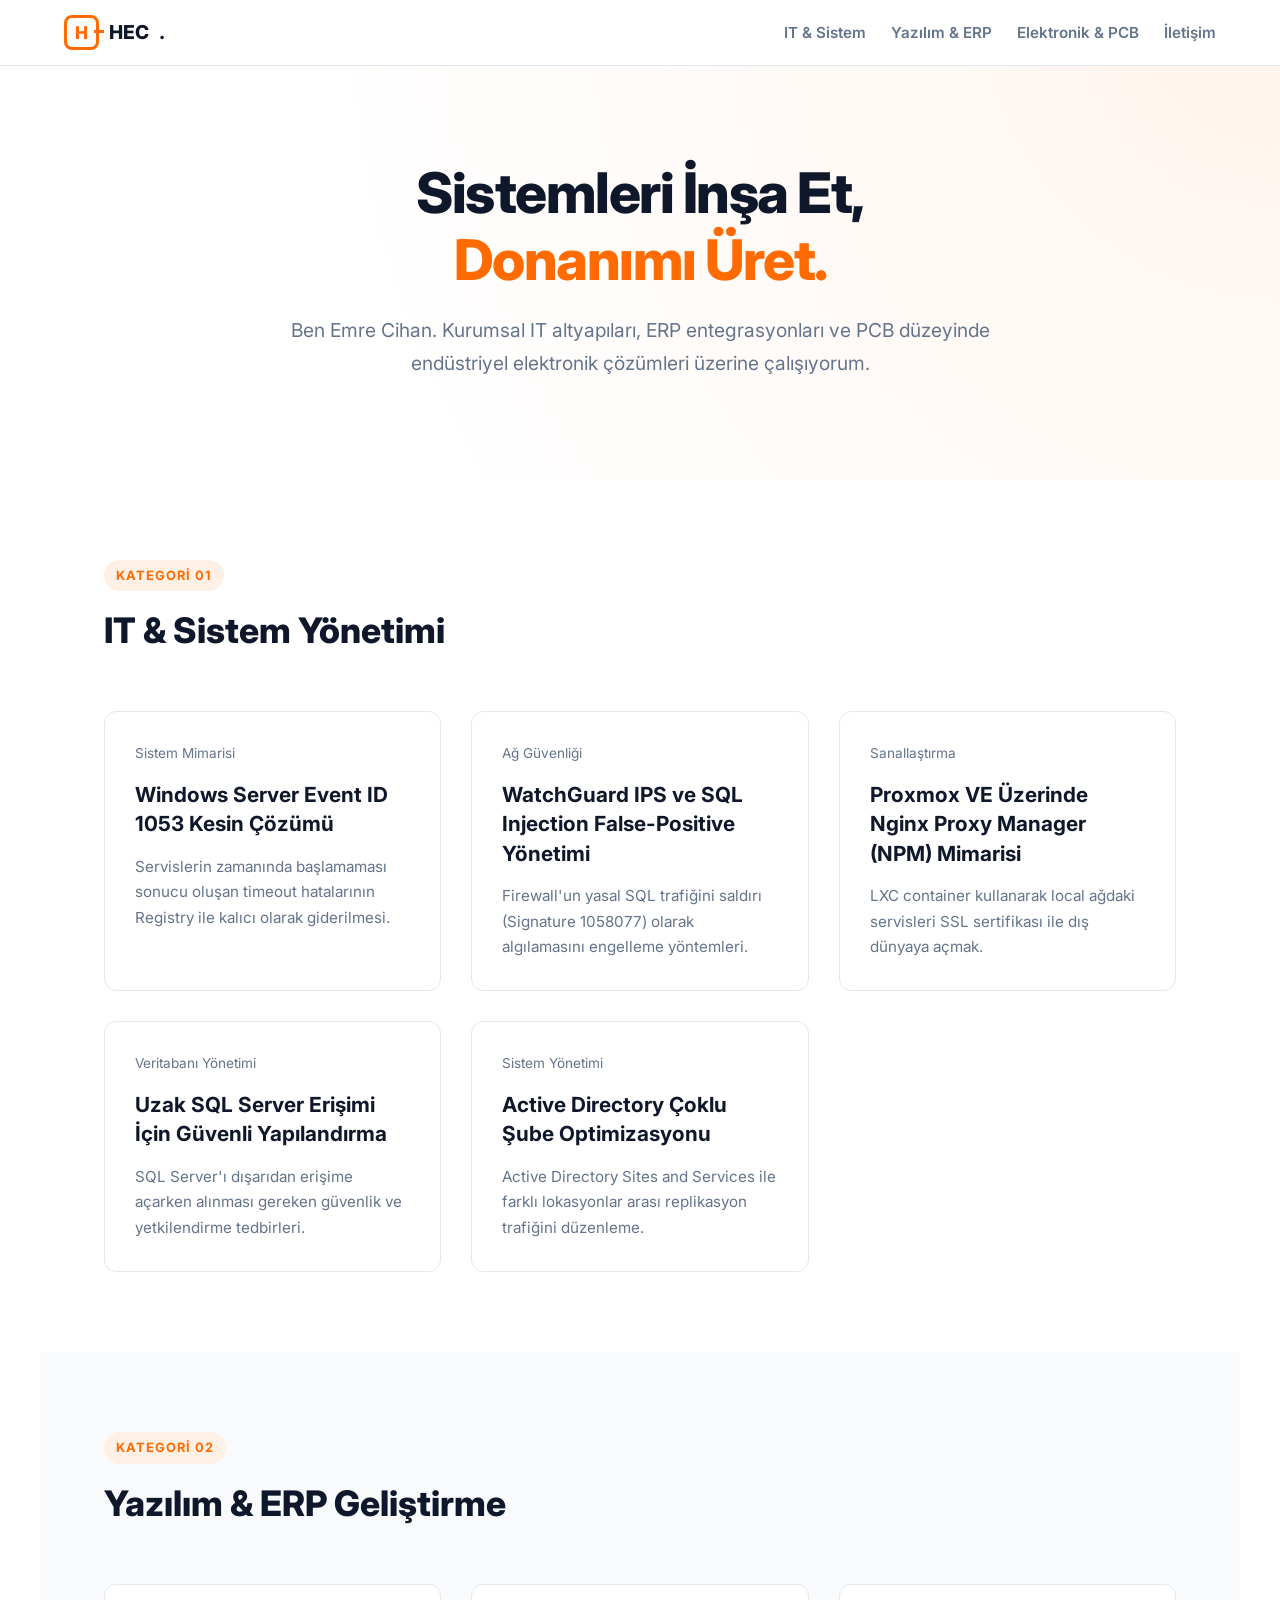
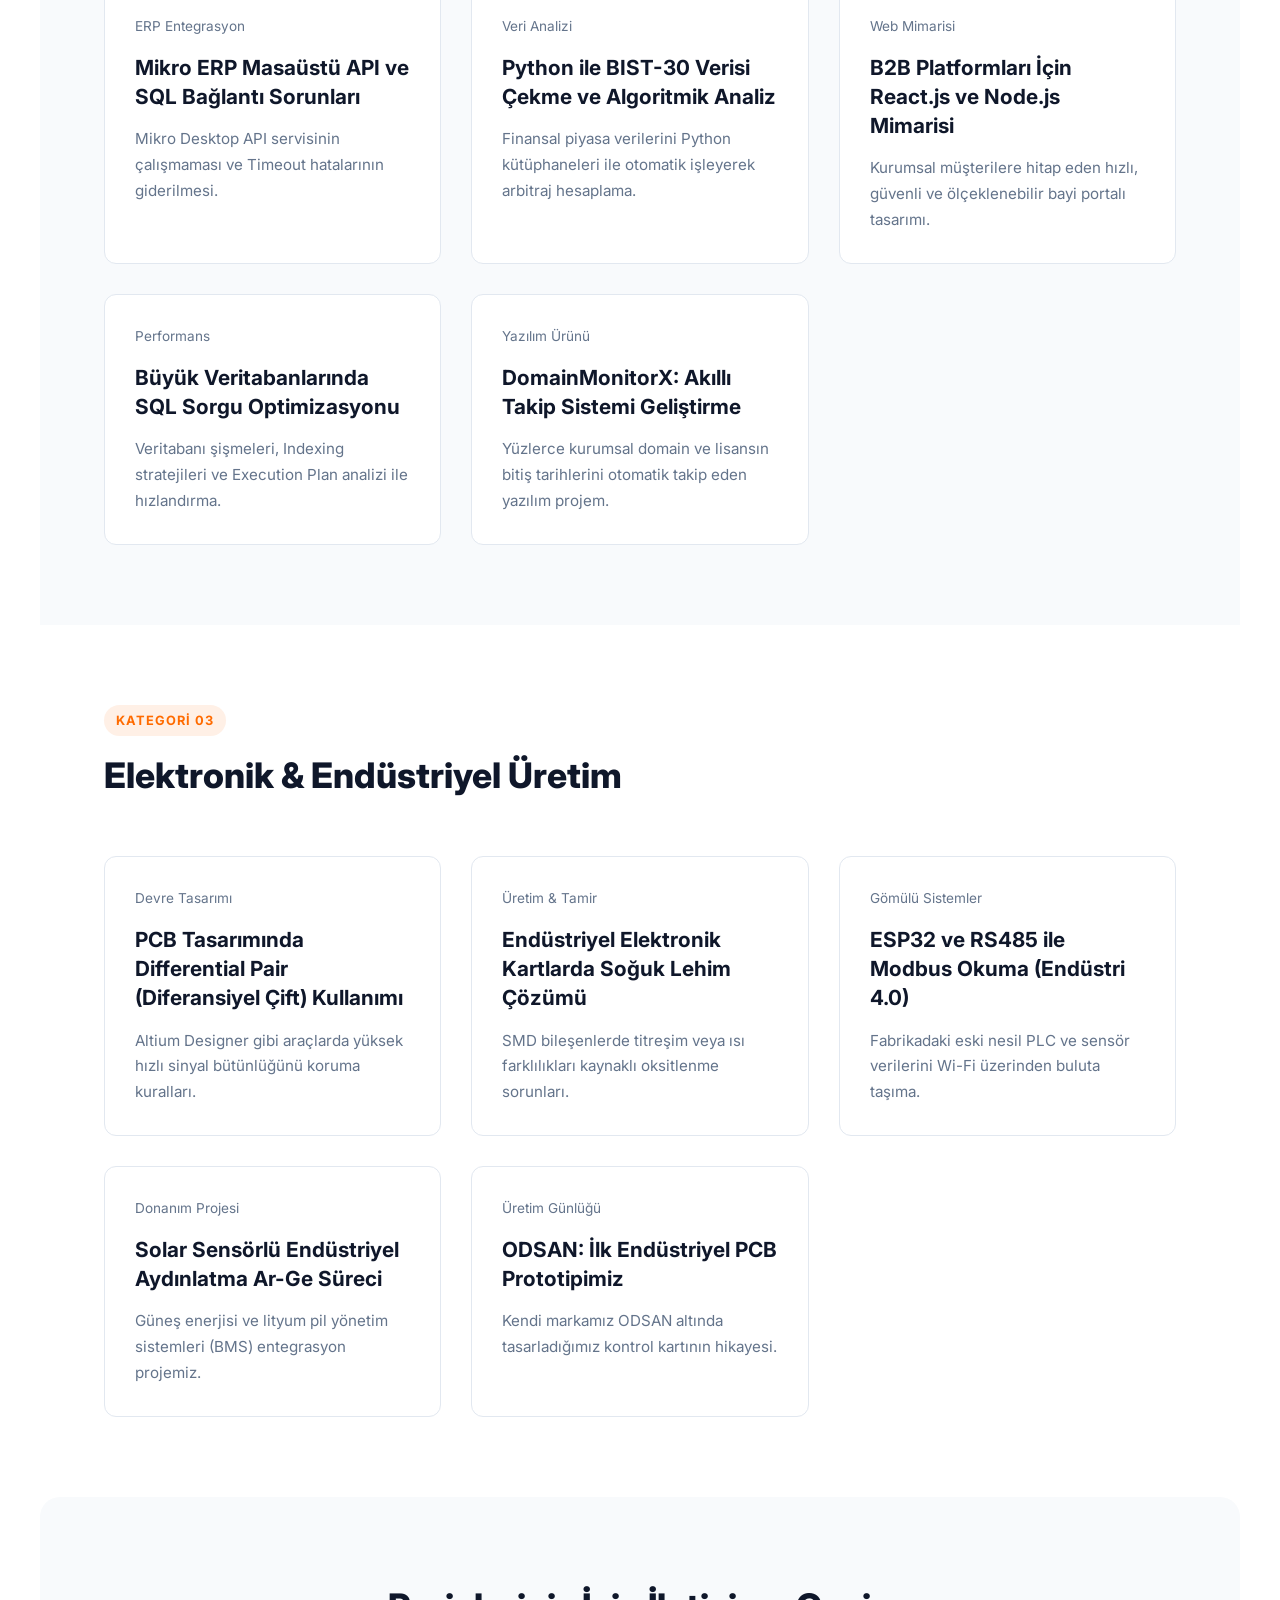
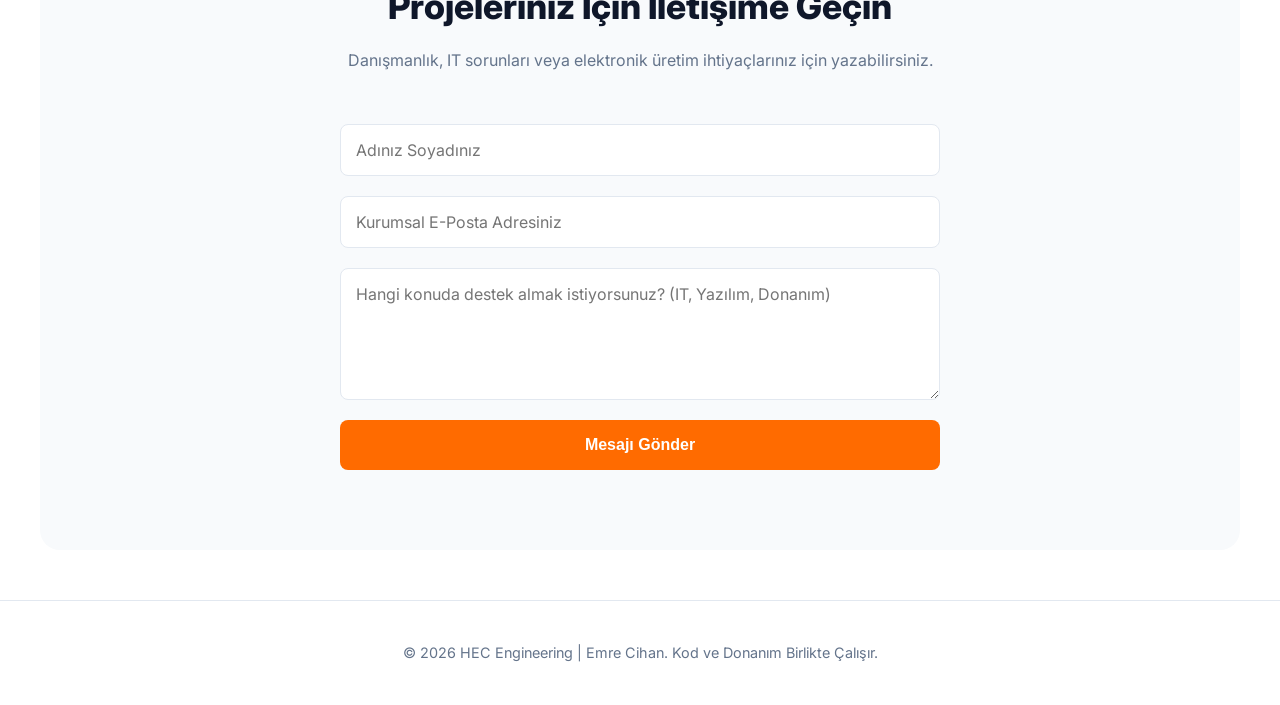
==== commit 5ffd2de6: "Update print statement from 'Hello' to 'Goodbye'" ====
--- a/index.html
+++ b/index.html
@@ -3,179 +3,447 @@
 <head>
     <meta charset="UTF-8">
     <meta name="viewport" content="width=device-width, initial-scale=1.0">
-    <title>HEC | Emre Cihan - ERP, IT ve Elektronik</title>
-    
-    <meta name="description" content="ERP optimizasyonu, IT altyapı ve PCB tasarım üzerine teknik blog.">
-    <link href="https://fonts.googleapis.com/css2?family=Inter:wght@400;600;700;800&display=swap" rel="stylesheet">
+    <title>HEC | Hasan Emre Cihan - Yazılım, IT ve Donanım Mühendisliği</title>
+
+    <meta name="description" content="Emre Cihan teknik blogu. ERP optimizasyonu, Windows Server sorun çözümleri, PCB tasarımı, IoT ve B2B yazılım mimarileri üzerine detaylı makaleler.">
+    <meta name="keywords" content="Emre Cihan, HEC, ODSAN, IT Sistem Yönetimi, Mikro ERP, SQL Optimizasyonu, Altium PCB Tasarım, WatchGuard IPS, Proxmox Sanallaştırma">
+    <meta name="author" content="Emre Cihan">
+    <meta name="robots" content="index, follow">
+
+    <meta property="og:title" content="HEC | Teknik Çözümler ve Mühendislik Blogu">
+    <meta property="og:description" content="Donanım ile yazılımın kesiştiği noktada: Sistem yönetimi, PCB tasarımı ve ERP entegrasyonları.">
+    <meta property="og:type" content="website">
+
+    <script type="application/ld+json">
+    {
+      "@context": "https://schema.org",
+      "@type": "Person",
+      "name": "Emre Cihan",
+      "jobTitle": "IT & Electronics Systems Developer",
+      "url": "https://emrecihan.com.tr",
+      "knowsAbout": ["IT Systems", "ERP Integration", "PCB Design", "SQL Server", "Proxmox"]
+    }
+    </script>
+
+    <link href="https://fonts.googleapis.com/css2?family=Inter:wght@400;500;600;700;800&display=swap" rel="stylesheet">
     <link rel="stylesheet" href="https://cdnjs.cloudflare.com/ajax/libs/font-awesome/6.4.0/css/all.min.css">
 
     <style>
+        /* Renk Paleti ve Temel Değişkenler */
         :root {
-            --primary: #FF6B00;
-            --bg: #ffffff;
-            --section-bg: #f8fafc;
-            --text-dark: #0f172a;
-            --text-muted: #64748b;
-            --border: #e2e8f0;
-        }
-
+            --primary: #FF6B00;       /* Karakteristik Turuncu */
+            --primary-hover: #e66000;
+            --bg-color: #ffffff;      /* Ana Arka Plan */
+            --bg-alt: #f8fafc;        /* Alternatif Arka Plan (Gri/Beyaz) */
+            --text-main: #0f172a;     /* Koyu Lacivert/Siyah Metin */
+            --text-muted: #64748b;    /* Açık Gri Metin */
+            --border-color: #e2e8f0;  /* Çizgi ve Çerçeve Rengi */
+            --card-shadow: 0 10px 30px rgba(0,0,0,0.05);
+        }
+
+        /* Sıfırlama (Reset) */
         * { margin: 0; padding: 0; box-sizing: border-box; }
         body { 
-            margin: 0; font-family: 'Inter', sans-serif; background: var(--bg); 
-            color: var(--text-dark); line-height: 1.6; scroll-behavior: smooth; 
-        }
-
-        /* --- Mobil Uyumlu Navigasyon --- */
+            font-family: 'Inter', sans-serif; 
+            background-color: var(--bg-color); 
+            color: var(--text-main); 
+            line-height: 1.7; 
+            -webkit-font-smoothing: antialiased; 
+        }
+
+        /* =========================================
+           NAVİGASYON (Üst Menü)
+           ========================================= */
         nav {
-            position: fixed; top: 0; width: 100%; background: rgba(255, 255, 255, 0.95);
-            backdrop-filter: blur(10px); padding: 15px 5%; z-index: 1000; 
-            border-bottom: 1px solid var(--border);
-            display: flex; justify-content: space-between; align-items: center;
-        }
-
-        .logo { display: flex; align-items: center; gap: 8px; text-decoration: none; color: var(--text-dark); font-weight: 800; }
-        .logo-box { width: 32px; height: 32px; border: 2.5px solid var(--primary); border-radius: 6px; display: flex; align-items: center; justify-content: center; color: var(--primary); }
-
-        .nav-links { display: flex; gap: 20px; }
-        .nav-links a { color: var(--text-muted); text-decoration: none; font-weight: 600; font-size: 0.9rem; transition: 0.3s; }
+            position: fixed; top: 0; width: 100%; z-index: 1000;
+            background: rgba(255, 255, 255, 0.95);
+            backdrop-filter: blur(8px);
+            border-bottom: 1px solid var(--border-color);
+            padding: 15px 5%; display: flex; justify-content: space-between; align-items: center;
+        }
+
+        /* Logo Tasarımı (H harfi ve devre yolu konsepti) */
+        .logo { display: flex; align-items: center; gap: 10px; text-decoration: none; color: var(--text-main); font-weight: 800; font-size: 1.2rem;}
+        .logo-icon {
+            width: 35px; height: 35px; border: 3px solid var(--primary); border-radius: 8px;
+            display: flex; align-items: center; justify-content: center; color: var(--primary); font-size: 1.1rem; position: relative;
+        }
+        .logo-icon::after {
+            content: ''; position: absolute; right: -8px; top: 12px; width: 10px; height: 3px; background: var(--primary);
+        }
+
+        /* Menü Linkleri */
+        .nav-links { display: flex; gap: 25px; }
+        .nav-links a { color: var(--text-muted); text-decoration: none; font-weight: 600; font-size: 0.95rem; transition: color 0.3s; }
         .nav-links a:hover { color: var(--primary); }
 
-        /* Mobil Menü Gizleme */
+        /* =========================================
+           HERO (Karşılama Alanı)
+           ========================================= */
+        .hero {
+            padding: 160px 5% 100px 5%; text-align: center;
+            background: radial-gradient(circle at top right, #fff4ed 0%, var(--bg-color) 70%);
+        }
+        .hero h1 { font-size: 3.5rem; font-weight: 800; letter-spacing: -1.5px; margin-bottom: 20px; line-height: 1.2; }
+        .hero h1 span { color: var(--primary); }
+        .hero p { font-size: 1.2rem; color: var(--text-muted); max-width: 700px; margin: 0 auto; }
+
+        /* =========================================
+           GENEL BÖLÜM (Section) AYARLARI
+           ========================================= */
+        .section { padding: 80px 5%; max-width: 1200px; margin: 0 auto; }
+        .bg-alt { background-color: var(--bg-alt); } /* Arka planı farklı bölüm */
+        
+        .section-header { margin-bottom: 50px; }
+        .section-tag { display: inline-block; background: #fff0e6; color: var(--primary); padding: 5px 12px; border-radius: 20px; font-size: 0.8rem; font-weight: 700; margin-bottom: 10px; text-transform: uppercase; letter-spacing: 1px; }
+        .section-title { font-size: 2.2rem; font-weight: 800; }
+
+        /* =========================================
+           KARTLAR (Blog / Proje Grid Yapısı)
+           ========================================= */
+        .grid { display: grid; grid-template-columns: repeat(auto-fill, minmax(320px, 1fr)); gap: 30px; }
+        
+        .card {
+            background: #fff; border: 1px solid var(--border-color); border-radius: 12px;
+            padding: 30px; cursor: pointer; transition: all 0.3s ease; position: relative;
+        }
+        .card:hover {
+            transform: translateY(-8px); border-color: var(--primary); box-shadow: var(--card-shadow);
+        }
+        
+        .card-date { font-size: 0.85rem; color: var(--text-muted); margin-bottom: 15px; display: block; }
+        .card-title { font-size: 1.3rem; font-weight: 700; margin-bottom: 15px; color: var(--text-main); line-height: 1.4; }
+        .card-summary { font-size: 0.95rem; color: var(--text-muted); }
+
+        /* GİZLİ İÇERİK (Sadece tıklandığında okunur) */
+        .card-full-content { display: none; }
+
+        /* =========================================
+           MODAL (Yazı Okuma Penceresi)
+           ========================================= */
+        .modal-overlay {
+            position: fixed; top: 0; left: 0; width: 100%; height: 100%;
+            background: rgba(15, 23, 42, 0.85); backdrop-filter: blur(5px);
+            z-index: 2000; display: none; overflow-y: auto; padding: 40px 20px;
+        }
+        .modal-box {
+            background: #fff; max-width: 800px; margin: 0 auto; padding: 50px;
+            border-radius: 16px; position: relative; animation: slideUp 0.4s ease;
+        }
+        @keyframes slideUp { from { transform: translateY(40px); opacity: 0; } to { transform: translateY(0); opacity: 1; } }
+        
+        .modal-close {
+            position: absolute; top: 25px; right: 25px; background: none; border: none;
+            font-size: 1.8rem; cursor: pointer; color: var(--text-muted); transition: 0.2s;
+        }
+        .modal-close:hover { color: var(--primary); transform: rotate(90deg); }
+        
+        /* Modal İçerik Tipografisi */
+        #modal-title { font-size: 2.2rem; font-weight: 800; margin-bottom: 10px; line-height: 1.3; }
+        #modal-meta { color: var(--primary); font-weight: 600; font-size: 0.9rem; margin-bottom: 30px; display: block; text-transform: uppercase; }
+        #modal-body { color: #334155; font-size: 1.1rem; line-height: 1.8; }
+        #modal-body h4 { margin: 25px 0 15px 0; color: var(--text-main); font-size: 1.3rem; }
+        #modal-body p { margin-bottom: 15px; }
+        #modal-body ul { margin-left: 20px; margin-bottom: 15px; }
+        #modal-body li { margin-bottom: 8px; }
+        #modal-body code { background: #f1f5f9; padding: 2px 6px; border-radius: 4px; font-family: monospace; font-size: 0.95rem; color: #e11d48; }
+
+        /* =========================================
+           İLETİŞİM FORMU VE FOOTER
+           ========================================= */
+        .contact-form { max-width: 600px; display: flex; flex-direction: column; gap: 20px; }
+        .form-input { width: 100%; padding: 15px; border: 1px solid var(--border-color); border-radius: 8px; font-family: 'Inter'; font-size: 1rem; }
+        .form-input:focus { outline: none; border-color: var(--primary); }
+        .btn-submit { background: var(--primary); color: #fff; border: none; padding: 16px; border-radius: 8px; font-size: 1rem; font-weight: 700; cursor: pointer; transition: 0.3s; }
+        .btn-submit:hover { background: var(--primary-hover); }
+
+        footer { text-align: center; padding: 40px; border-top: 1px solid var(--border-color); color: var(--text-muted); font-size: 0.9rem; margin-top: 50px; }
+
+        /* =========================================
+           MOBİL UYARLAMA (Responsive Design)
+           ========================================= */
         @media (max-width: 768px) {
-            .nav-links { display: none; } /* Basitlik için mobilde menü gizlendi veya burger eklenebilir */
-            header h1 { font-size: 2.2rem !important; }
-        }
-
-        /* --- Hero Alanı --- */
-        header { padding: 140px 20px 80px 20px; text-align: center; background: radial-gradient(circle at top right, #fff5ee 0%, #ffffff 100%); }
-        header h1 { font-size: 3.5rem; font-weight: 800; margin-bottom: 15px; }
-        header p { color: var(--text-muted); font-size: 1.1rem; max-width: 600px; margin: 0 auto; }
-
-        .section { padding: 60px 5%; max-width: 1200px; margin: auto; }
-        .section-title { font-size: 1.8rem; font-weight: 800; margin-bottom: 30px; display: flex; align-items: center; gap: 15px; }
-        .section-title::after { content: ''; flex: 1; height: 1px; background: var(--border); }
-
-        /* --- Blog Grid --- */
-        .grid { display: grid; grid-template-columns: repeat(auto-fit, minmax(280px, 1fr)); gap: 25px; }
-
-        .card { 
-            background: #fff; border-radius: 12px; border: 1px solid var(--border); 
-            transition: 0.3s; cursor: pointer; display: flex; flex-direction: column;
-        }
-        .card:hover { transform: translateY(-5px); border-color: var(--primary); box-shadow: 0 10px 25px rgba(255,107,0,0.1); }
-        .card-content { padding: 20px; }
-        .card-tag { font-size: 0.7rem; font-weight: 800; color: var(--primary); text-transform: uppercase; margin-bottom: 10px; display: block; }
-        .card h3 { font-size: 1.2rem; margin-bottom: 10px; line-height: 1.3; }
-        .card p { color: var(--text-muted); font-size: 0.9rem; }
-
-        /* --- BLOG MODAL (Yazı açıldığında) --- */
-        .modal {
-            display: none; position: fixed; z-index: 2000; left: 0; top: 0;
-            width: 100%; height: 100%; background: rgba(15, 23, 42, 0.9);
-            backdrop-filter: blur(5px); overflow-y: auto;
-        }
-        .modal-content {
-            background: #fff; margin: 5% auto; padding: 40px; border-radius: 15px;
-            width: 90%; max-width: 800px; position: relative; animation: slideIn 0.3s ease;
-        }
-        @keyframes slideIn { from { transform: translateY(50px); opacity: 0; } to { transform: translateY(0); opacity: 1; } }
-        
-        .close-btn { position: absolute; top: 20px; right: 25px; font-size: 2rem; cursor: pointer; color: var(--text-muted); }
-        .modal-body h2 { margin-bottom: 20px; color: var(--text-dark); }
-        .modal-body div { color: #444; font-size: 1.1rem; line-height: 1.8; }
-
-        /* --- İletişim --- */
-        .contact-form { max-width: 500px; margin: auto; display: flex; flex-direction: column; gap: 15px; }
-        .contact-form input, .contact-form textarea { padding: 12px; border: 1px solid var(--border); border-radius: 8px; width: 100%; }
-        .contact-form button { padding: 15px; background: var(--primary); color: #fff; border: none; border-radius: 8px; font-weight: 700; cursor: pointer; }
-
-        footer { text-align: center; padding: 40px; border-top: 1px solid var(--border); margin-top: 40px; color: var(--text-muted); font-size: 0.9rem; }
+            .hero h1 { font-size: 2.5rem; }
+            .nav-links { display: none; } /* Mobilde menüyü gizle (basitlik için) */
+            .section { padding: 60px 5%; }
+            .modal-box { padding: 30px 20px; }
+            #modal-title { font-size: 1.6rem; }
+        }
     </style>
 </head>
 <body>
 
-<nav>
-    <a href="#" class="logo">
-        <div class="logo-box">H</div> HEC<span>.</span>
-    </a>
-    <div class="nav-links">
-        <a href="#it-sistem">IT & Sistem</a>
-        <a href="#yazilim">Yazılım</a>
-        <a href="#elektronik">Elektronik</a>
-        <a href="#contact">İletişim</a>
-    </div>
-</nav>
-
-<header>
-    <h1>Hasan Emre Cihan</h1>
-    <p>IT Altyapı, ERP Çözümleri ve Endüstriyel Elektronik Geliştirme Notları</p>
-</header>
-
-<section id="it-sistem" class="section">
-    <h2 class="section-title">IT & Sistem Çözümleri</h2>
-    <div class="grid">
-        <div class="card" onclick="openBlog('Windows Server 1053 Çözümü', 'Windows Server sistemlerde servislerin zamanında başlamaması sonucu alınan 1053 hatası, genellikle Registry üzerindeki ServicesPipeTimeout değeriyle ilgilidir. <br><br><b>Çözüm adımları:</b><br>1. Regedit açın.<br>2. HKEY_LOCAL_MACHINE\\SYSTEM\\CurrentControlSet\\Control yoluna gidin.<br>3. Yeni bir DWORD (32-bit) oluşturun ve adını ServicesPipeTimeout yapın.<br>4. Değerini 60000 (milisanıye) olarak ayarlayın.')">
-            <div class="card-content">
-                <span class="card-tag">Sistem</span>
-                <h3>Windows Server 1053 Error Çözümü</h3>
-                <p>Servis timeout sorunlarını Registry üzerinden kalıcı olarak giderme rehberi.</p>
-            </div>
+    <nav>
+        <a href="#" class="logo">
+            <div class="logo-icon">H</div>
+            HEC<span>.</span>
+        </a>
+        <div class="nav-links">
+            <a href="#it-sistem">IT & Sistem</a>
+            <a href="#yazilim-erp">Yazılım & ERP</a>
+            <a href="#elektronik">Elektronik & PCB</a>
+            <a href="#iletisim">İletişim</a>
         </div>
-        <div class="card" onclick="openBlog('WatchGuard IPS Yönetimi', 'Kurumsal ağlarda WatchGuard IPS imzaları bazen SQL sorgularını tehdit olarak görebilir (False Positive). <br><br>Bu durumda ilgili Signature ID (Örn: 1058077) için Exception eklemek veya IPS profilini optimize etmek gerekir. Bu yazıda güvenliği bozmadan bu ayarın nasıl yapılacağını anlatıyoruz.')">
-            <div class="card-content">
-                <span class="card-tag">Güvenlik</span>
-                <h3>WatchGuard IPS Analizi</h3>
-                <p>SQL Injection saldırılarını bloklamak ve firewall optimizasyonu.</p>
-            </div>
+    </nav>
+
+    <header class="hero">
+        <h1>Sistemleri İnşa Et,<br><span>Donanımı Üret.</span></h1>
+        <p>Ben Emre Cihan. Kurumsal IT altyapıları, ERP entegrasyonları ve PCB düzeyinde endüstriyel elektronik çözümleri üzerine çalışıyorum.</p>
+    </header>
+
+    <main>
+        <section id="it-sistem" class="section">
+            <div class="section-header">
+                <span class="section-tag">Kategori 01</span>
+                <h2 class="section-title">IT & Sistem Yönetimi</h2>
+            </div>
+            
+            <div class="grid">
+                <article class="card" onclick="openModal(this)">
+                    <span class="card-date">Sistem Mimarisi</span>
+                    <h3 class="card-title">Windows Server Event ID 1053 Kesin Çözümü</h3>
+                    <p class="card-summary">Servislerin zamanında başlamaması sonucu oluşan timeout hatalarının Registry ile kalıcı olarak giderilmesi.</p>
+                    
+                    <div class="card-full-content">
+                        <p>Windows Server ortamlarında, özellikle ağır ERP servisleri veya özel yazılımlar çalıştırırken en sık karşılaşılan sorunlardan biri <b>Event ID 1053</b> hatasıdır. Sistem, servisin 30 saniye içinde yanıt vermesini bekler, vermezse servisi durdurur.</p>
+                        <h4>Çözüm Adımları:</h4>
+                        <ul>
+                            <li><code>Regedit</code> (Kayıt Defteri Düzenleyicisi) açın.</li>
+                            <li><code>HKEY_LOCAL_MACHINE\SYSTEM\CurrentControlSet\Control</code> yoluna gidin.</li>
+                            <li>Sağ tıklayıp yeni bir <b>DWORD (32-bit) Value</b> oluşturun ve adını <code>ServicesPipeTimeout</code> yapın.</li>
+                            <li>Değer verisini Decimal (Ondalık) seçip <b>60000</b> (60 saniye) veya <b>120000</b> (120 saniye) yapın.</li>
+                            <li>Sunucuyu yeniden başlatın.</li>
+                        </ul>
+                        <p>Bu müdahale, Mikro API gibi geç yüklenen servislerin hata vermeden ayağa kalkmasını sağlar.</p>
+                    </div>
+                </article>
+
+                <article class="card" onclick="openModal(this)">
+                    <span class="card-date">Ağ Güvenliği</span>
+                    <h3 class="card-title">WatchGuard IPS ve SQL Injection False-Positive Yönetimi</h3>
+                    <p class="card-summary">Firewall'un yasal SQL trafiğini saldırı (Signature 1058077) olarak algılamasını engelleme yöntemleri.</p>
+                    <div class="card-full-content">
+                        <p>Kurumsal ağlarda WatchGuard gibi UTM cihazları kullanırken, içerideki özel yazılımların veritabanına attığı kompleks SQL sorguları, IPS (Intrusion Prevention System) tarafından <b>SQL Injection</b> saldırısı olarak yorumlanabilir.</p>
+                        <p>Özellikle <code>Signature ID: 1058077</code> alarmı alıyorsanız, kaynağın kendi iç sunucunuz olup olmadığını kontrol etmelisiniz. Eğer trafik güvenliyse, WatchGuard Policy Manager üzerinden IPS ayarlarına girip bu spesifik ID için bir <b>Exception (İstisna)</b> kuralı yazarak ağ akışını kesintisiz hale getirebilirsiniz.</p>
+                    </div>
+                </article>
+
+                <article class="card" onclick="openModal(this)">
+                    <span class="card-date">Sanallaştırma</span>
+                    <h3 class="card-title">Proxmox VE Üzerinde Nginx Proxy Manager (NPM) Mimarisi</h3>
+                    <p class="card-summary">LXC container kullanarak local ağdaki servisleri SSL sertifikası ile dış dünyaya açmak.</p>
+                    <div class="card-full-content">
+                        <p>Proxmox sanallaştırma ortamında kaynak tüketimini minimumda tutmak için sanal makineler (VM) yerine Linux Containers (LXC) kullanmak en verimli yoldur.</p>
+                        <h4>Neden Nginx Proxy Manager?</h4>
+                        <p>Ağınızda çalışan ERP arayüzü, IoT dashboard'ları veya şirket içi web sitelerini tek bir 80/443 portu üzerinden, üstelik otomatik Let's Encrypt SSL sertifikaları alarak dışarı açmanızı sağlar. Docker üzerinden bir LXC içine kurularak saniyeler içinde ayağa kaldırılabilir.</p>
+                    </div>
+                </article>
+
+                <article class="card" onclick="openModal(this)">
+                    <span class="card-date">Veritabanı Yönetimi</span>
+                    <h3 class="card-title">Uzak SQL Server Erişimi İçin Güvenli Yapılandırma</h3>
+                    <p class="card-summary">SQL Server'ı dışarıdan erişime açarken alınması gereken güvenlik ve yetkilendirme tedbirleri.</p>
+                    <div class="card-full-content">
+                        <p>Bir SQL Server'ı dış dünyadan erişilebilir hale getirmek büyük bir güvenlik riskidir. Sadece Port 1433'ü modeme yönlendirmek yeterli değildir.</p>
+                        <h4>Best Practice Uygulamaları:</h4>
+                        <ul>
+                            <li><b>Port Değişimi:</b> Varsayılan 1433 portunu, tahmin edilemez (örn: 54932) bir porta taşıyın.</li>
+                            <li><b>SA Hesabını Kapatın:</b> `sa` hesabı bruteforce saldırılarının ilk hedefidir. Bu hesabı devre dışı bırakıp özel yetkili bir hesap oluşturun.</li>
+                            <li><b>IP Kısıtlaması:</b> Firewall üzerinden SQL portuna erişimi sadece bilinen statik IP adreslerine izin verecek şekilde (Whitelist) kısıtlayın.</li>
+                        </ul>
+                    </div>
+                </article>
+
+                <article class="card" onclick="openModal(this)">
+                    <span class="card-date">Sistem Yönetimi</span>
+                    <h3 class="card-title">Active Directory Çoklu Şube Optimizasyonu</h3>
+                    <p class="card-summary">Active Directory Sites and Services ile farklı lokasyonlar arası replikasyon trafiğini düzenleme.</p>
+                    <div class="card-full-content">
+                        <p>Birden fazla fabrikası veya ofisi olan kurumlarda Active Directory yapısı düzgün kurulmazsa, gereksiz ağ trafiği hatları tıkayabilir. <b>Sites and Services</b> menüsü üzerinden her şubenin Subnet'ini belirlemek, kullanıcıların kendi lokasyonlarındaki Domain Controller (DC) üzerinden oturum açmasını sağlar. Bu sayede WAN hatları gereksiz kimlik doğrulama paketleriyle meşgul edilmez.</p>
+                    </div>
+                </article>
+            </div>
+        </section>
+
+        <section id="yazilim-erp" class="section bg-alt">
+            <div class="section-header">
+                <span class="section-tag">Kategori 02</span>
+                <h2 class="section-title">Yazılım & ERP Geliştirme</h2>
+            </div>
+            
+            <div class="grid">
+                <article class="card" onclick="openModal(this)">
+                    <span class="card-date">ERP Entegrasyon</span>
+                    <h3 class="card-title">Mikro ERP Masaüstü API ve SQL Bağlantı Sorunları</h3>
+                    <p class="card-summary">Mikro Desktop API servisinin çalışmaması ve Timeout hatalarının giderilmesi.</p>
+                    <div class="card-full-content">
+                        <p>Mikro ERP kullanan işletmelerde, dış yazılımların (B2B, CRM) ERP ile haberleşmesini sağlayan Masaüstü API servisleri bazen SQL Server ile olan bağlantı kopmaları yüzünden kilitlenebilir.</p>
+                        <p>Çözüm için öncelikle Windows Hizmetleri (Services.msc) üzerinden API servisinin "Kurtarma" (Recovery) sekmesine gidip, 1. ve 2. hatalarda servisin otomatik yeniden başlatılmasını sağlayın. Ayrıca SQL üzerindeki bağlantı havuzu (Connection Pool) ayarlarının dolup dolmadığını SQL Profiler ile izleyin.</p>
+                    </div>
+                </article>
+
+                <article class="card" onclick="openModal(this)">
+                    <span class="card-date">Veri Analizi</span>
+                    <h3 class="card-title">Python ile BIST-30 Verisi Çekme ve Algoritmik Analiz</h3>
+                    <p class="card-summary">Finansal piyasa verilerini Python kütüphaneleri ile otomatik işleyerek arbitraj hesaplama.</p>
+                    <div class="card-full-content">
+                        <p>Borsa İstanbul (BIST-30) verilerini analiz etmek ve otomatik işlem stratejileri (arbitraj) geliştirmek için Python kusursuz bir araçtır.</p>
+                        <p><code>pandas</code> ve <code>ta-lib</code> kütüphanelerini kullanarak gelen canlı veriler üzerinde anlık Hareketli Ortalama (MA), RSI ve MACD gibi teknik indikatörleri hesaplayabilirsiniz. Doğru bir WebSocket mimarisi kurulduğunda milisaniyeler içinde fırsat yakalayan botlar geliştirmek mümkündür.</p>
+                    </div>
+                </article>
+
+                <article class="card" onclick="openModal(this)">
+                    <span class="card-date">Web Mimarisi</span>
+                    <h3 class="card-title">B2B Platformları İçin React.js ve Node.js Mimarisi</h3>
+                    <p class="card-summary">Kurumsal müşterilere hitap eden hızlı, güvenli ve ölçeklenebilir bayi portalı tasarımı.</p>
+                    <div class="card-full-content">
+                        <p>Modern B2B (Business to Business) platformları artık klasik MVC yapıları yerine, Frontend'de <b>React.js</b>, Backend'de ise <b>Node.js (Express)</b> kullanılarak inşa ediliyor.</p>
+                        <p>Bu yapının en büyük avantajı, ERP sistemleri ile API üzerinden çok hızlı asenkron iletişim kurabilmesidir. JWT (JSON Web Token) ile sağlanan oturum yönetimi ve kurumsal yetkilendirme (Role-Based Access Control) sayesinde bayiler sadece kendi siparişlerini ve cari hesaplarını güvenle yönetebilir.</p>
+                    </div>
+                </article>
+
+                <article class="card" onclick="openModal(this)">
+                    <span class="card-date">Performans</span>
+                    <h3 class="card-title">Büyük Veritabanlarında SQL Sorgu Optimizasyonu</h3>
+                    <p class="card-summary">Veritabanı şişmeleri, Indexing stratejileri ve Execution Plan analizi ile hızlandırma.</p>
+                    <div class="card-full-content">
+                        <p>ERP sistemleri yavaşlıyorsa sorun genellikle donanım değil, yanlış yazılmış SQL sorguları veya eksik indekslerdir (Index).</p>
+                        <h4>Nereden Başlamalı?</h4>
+                        <p>SQL Server Management Studio'da <b>Include Actual Execution Plan</b> özelliğini açarak sorgunuzun nerede takıldığını (Table Scan vs Index Scan) görün. Sık <code>WHERE</code> ve <code>JOIN</code> yapılan kolonlara Non-Clustered Index atamak, saniyeler süren sorguları milisaniyelere düşürebilir.</p>
+                    </div>
+                </article>
+
+                <article class="card" onclick="openModal(this)">
+                    <span class="card-date">Yazılım Ürünü</span>
+                    <h3 class="card-title">DomainMonitorX: Akıllı Takip Sistemi Geliştirme</h3>
+                    <p class="card-summary">Yüzlerce kurumsal domain ve lisansın bitiş tarihlerini otomatik takip eden yazılım projem.</p>
+                    <div class="card-full-content">
+                        <p>IT yöneticilerinin en büyük kabusu, unutulan bir domain veya SSL sertifikası süresinin bitmesidir. Bu problemi çözmek için geliştirdiğim <b>DomainMonitorX</b> mimarisi, arka planda çalışan zamanlanmış görevler (Cron Jobs) ve Whois API'leri sayesinde bitiş tarihlerini önceden tespit eder.</p>
+                        <p>Sistem, süre bitimine 30, 15 ve 3 gün kala IT ekibine otomatik e-posta, SMS veya Microsoft Teams üzerinden webhook ile bildirim göndererek kesintilerin önüne geçer.</p>
+                    </div>
+                </article>
+            </div>
+        </section>
+
+        <section id="elektronik" class="section">
+            <div class="section-header">
+                <span class="section-tag">Kategori 03</span>
+                <h2 class="section-title">Elektronik & Endüstriyel Üretim</h2>
+            </div>
+            
+            <div class="grid">
+                <article class="card" onclick="openModal(this)">
+                    <span class="card-date">Devre Tasarımı</span>
+                    <h3 class="card-title">PCB Tasarımında Differential Pair (Diferansiyel Çift) Kullanımı</h3>
+                    <p class="card-summary">Altium Designer gibi araçlarda yüksek hızlı sinyal bütünlüğünü koruma kuralları.</p>
+                    <div class="card-full-content">
+                        <p>USB, HDMI veya Ethernet gibi yüksek frekanslı sinyaller PCB üzerinde taşınırken <b>Differential Pair</b> (Diferansiyel Çift) tekniği kullanılır.</p>
+                        <p>İki hat arasındaki sinyaller birbirinin tam tersi (faz farkı) olduğu için, dışarıdan gelen elektromanyetik gürültüler (EMI) her iki hata eşit etki eder. Alıcı entegre, bu iki sinyalin farkını hesapladığında gürültü matematiksel olarak sıfırlanmış olur. Çizim yaparken hatların aynı uzunlukta (Length Matching) olmasına çok dikkat edilmelidir.</p>
+                    </div>
+                </article>
+
+                <article class="card" onclick="openModal(this)">
+                    <span class="card-date">Üretim & Tamir</span>
+                    <h3 class="card-title">Endüstriyel Elektronik Kartlarda Soğuk Lehim Çözümü</h3>
+                    <p class="card-summary">SMD bileşenlerde titreşim veya ısı farklılıkları kaynaklı oksitlenme sorunları.</p>
+                    <div class="card-full-content">
+                        <p>Endüstriyel makinelerdeki elektronik kartlar yoğun titreşime ve yüksek ısı farklılıklarına maruz kalır. Bu durum zamanla <b>Soğuk Lehim (Cold Solder)</b> denilen mikro çatlakların oluşmasına sebep olur.</p>
+                        <p>Çıplak gözle zor görülen bu arızalar makinenin aralıklı olarak durmasına neden olur. Çözüm için kartın mikroskop altında incelenmesi, şüpheli SMD bileşenlerin kaliteli flux (lehim pastası) ile yeniden Reflow istasyonlarında ısıtılarak lehim tazelemesi yapılması şarttır.</p>
+                    </div>
+                </article>
+
+                <article class="card" onclick="openModal(this)">
+                    <span class="card-date">Gömülü Sistemler</span>
+                    <h3 class="card-title">ESP32 ve RS485 ile Modbus Okuma (Endüstri 4.0)</h3>
+                    <p class="card-summary">Fabrikadaki eski nesil PLC ve sensör verilerini Wi-Fi üzerinden buluta taşıma.</p>
+                    <div class="card-full-content">
+                        <p>Sensör verilerini dijitalleştirmek (Endüstri 4.0) için eski makineleri değiştirmeye gerek yoktur. <b>RS485 Modbus</b> protokolü ile konuşan herhangi bir cihaz, uygun bir MAX485 entegresi ve <b>ESP32</b> mikrokontrolcüsü kullanılarak akıllı hale getirilebilir.</p>
+                        <p>ESP32, verileri Modbus üzerinden seri porttan okur ve içindeki dahili Wi-Fi modülü ile MQTT protokolü üzerinden merkezi sunucudaki bir veritabanına (Örn: InfluxDB) aktarır.</p>
+                    </div>
+                </article>
+
+                <article class="card" onclick="openModal(this)">
+                    <span class="card-date">Donanım Projesi</span>
+                    <h3 class="card-title">Solar Sensörlü Endüstriyel Aydınlatma Ar-Ge Süreci</h3>
+                    <p class="card-summary">Güneş enerjisi ve lityum pil yönetim sistemleri (BMS) entegrasyon projemiz.</p>
+                    <div class="card-full-content">
+                        <p>Dış mekan ve fabrika çevreleri için bağımsız çalışabilen solar aydınlatma sistemleri tasarlarken en kritik bileşen <b>Pil Yönetim Sistemidir (BMS)</b>.</p>
+                        <p>Solar panelden gelen değişken voltajı MPPT (Maximum Power Point Tracking) algoritması ile işleyerek lityum pilleri en verimli şekilde şarj eden bir devre tasarımı yaptık. Ayrıca PIR hareket sensörleri ile gereksiz enerji tüketimini önleyerek batarya ömrünü maksimuma çıkardık.</p>
+                    </div>
+                </article>
+
+                <article class="card" onclick="openModal(this)">
+                    <span class="card-date">Üretim Günlüğü</span>
+                    <h3 class="card-title">ODSAN: İlk Endüstriyel PCB Prototipimiz</h3>
+                    <p class="card-summary">Kendi markamız ODSAN altında tasarladığımız kontrol kartının hikayesi.</p>
+                    <div class="card-full-content">
+                        <p>Yıllarca başkalarının sistemlerini yönettikten sonra, sahada gördüğümüz eksikleri kapatmak için donanım üretmeye karar verdik.</p>
+                        <p><b>ODSAN</b> markası altında geliştirdiğimiz ilk endüstriyel otomasyon kartının şema çizimi (schematics), PCB dizgisi ve ilk Gerber dosyalarının üreticiden gelme süreci oldukça heyecan vericiydi. Hem yazılımı hem de donanımı tek çatı altında buluşturan bu proje, HEC'in üretim vizyonunun ilk adımıdır.</p>
+                    </div>
+                </article>
+            </div>
+        </section>
+
+        <section id="iletisim" class="section bg-alt" style="padding-bottom: 80px; border-radius: 20px;">
+            <div class="section-header" style="text-align: center;">
+                <h2 class="section-title">Projeleriniz İçin İletişime Geçin</h2>
+                <p style="color: var(--text-muted); margin-top: 10px;">Danışmanlık, IT sorunları veya elektronik üretim ihtiyaçlarınız için yazabilirsiniz.</p>
+            </div>
+            
+            <form class="contact-form" style="margin: 0 auto;">
+                <input type="text" class="form-input" placeholder="Adınız Soyadınız" required>
+                <input type="email" class="form-input" placeholder="Kurumsal E-Posta Adresiniz" required>
+                <textarea class="form-input" rows="5" placeholder="Hangi konuda destek almak istiyorsunuz? (IT, Yazılım, Donanım)" required></textarea>
+                <button type="submit" class="btn-submit">Mesajı Gönder</button>
+            </form>
+        </section>
+    </main>
+
+    <footer>
+        <p>&copy; 2026 HEC Engineering | Emre Cihan. Kod ve Donanım Birlikte Çalışır.</p>
+    </footer>
+
+    <div id="articleModal" class="modal-overlay" onclick="closeModalOutside(event)">
+        <div class="modal-box">
+            <button class="modal-close" onclick="closeModal()">&times;</button>
+            
+            <span id="modal-meta"></span>
+            <h2 id="modal-title">Başlık Buraya Gelecek</h2>
+            <div id="modal-body">İçerik buraya gelecek...</div>
         </div>
     </div>
-</section>
-
-<section id="contact" class="section">
-    <h2 class="section-title">İletişim</h2>
-    <form class="contact-form">
-        <input type="text" placeholder="Adınız" required>
-        <input type="email" placeholder="E-posta" required>
-        <textarea rows="4" placeholder="Mesajınız" required></textarea>
-        <button type="submit">Gönder</button>
-    </form>
-</section>
-
-<div id="blogModal" class="modal">
-    <div class="modal-content">
-        <span class="close-btn" onclick="closeModal()">&times;</span>
-        <div id="modalBody" class="modal-body">
-            <h2 id="modalTitle"></h2>
-            <div id="modalText"></div>
-        </div>
-    </div>
-</div>
-
-<footer>
-    &copy; 2026 HEC | Emre Cihan. Tüm Hakları Saklıdır.
-</footer>
-
-<script>
-    function openBlog(title, content) {
-        document.getElementById('modalTitle').innerText = title;
-        document.getElementById('modalText').innerHTML = content;
-        document.getElementById('blogModal').style.display = "block";
-        document.body.style.overflow = "hidden"; // Sayfa kaymasını engelle
-    }
-
-    function closeModal() {
-        document.getElementById('blogModal').style.display = "none";
-        document.body.style.overflow = "auto";
-    }
-
-    // Modal dışına tıklandığında kapat
-    window.onclick = function(event) {
-        let modal = document.getElementById('blogModal');
-        if (event.target == modal) {
-            closeModal();
-        }
-    }
-</script>
-
+
+    <script>
+        // Karta tıklandığında çalışacak fonksiyon
+        function openModal(cardElement) {
+            // Tıklanan kartın içindeki bilgileri seç
+            const title = cardElement.querySelector('.card-title').innerText;
+            const meta = cardElement.querySelector('.card-date').innerText;
+            const contentHTML = cardElement.querySelector('.card-full-content').innerHTML;
+
+            // Modal içindeki yerlere bu bilgileri yazdır
+            document.getElementById('modal-title').innerText = title;
+            document.getElementById('modal-meta').innerText = meta;
+            document.getElementById('modal-body').innerHTML = contentHTML;
+
+            // Modalı görünür yap ve sayfanın kaymasını engelle
+            document.getElementById('articleModal').style.display = 'block';
+            document.body.style.overflow = 'hidden'; 
+        }
+
+        // Çarpı butonuna basınca modalı kapat
+        function closeModal() {
+            document.getElementById('articleModal').style.display = 'none';
+            document.body.style.overflow = 'auto'; // Sayfa kaymasını geri aç
+        }
+
+        // Pencerenin dışındaki karanlık alana tıklayınca modalı kapat
+        function closeModalOutside(event) {
+            const modalOverlay = document.getElementById('articleModal');
+            if (event.target === modalOverlay) {
+                closeModal();
+            }
+        }
+    </script>
 </body>
 </html>
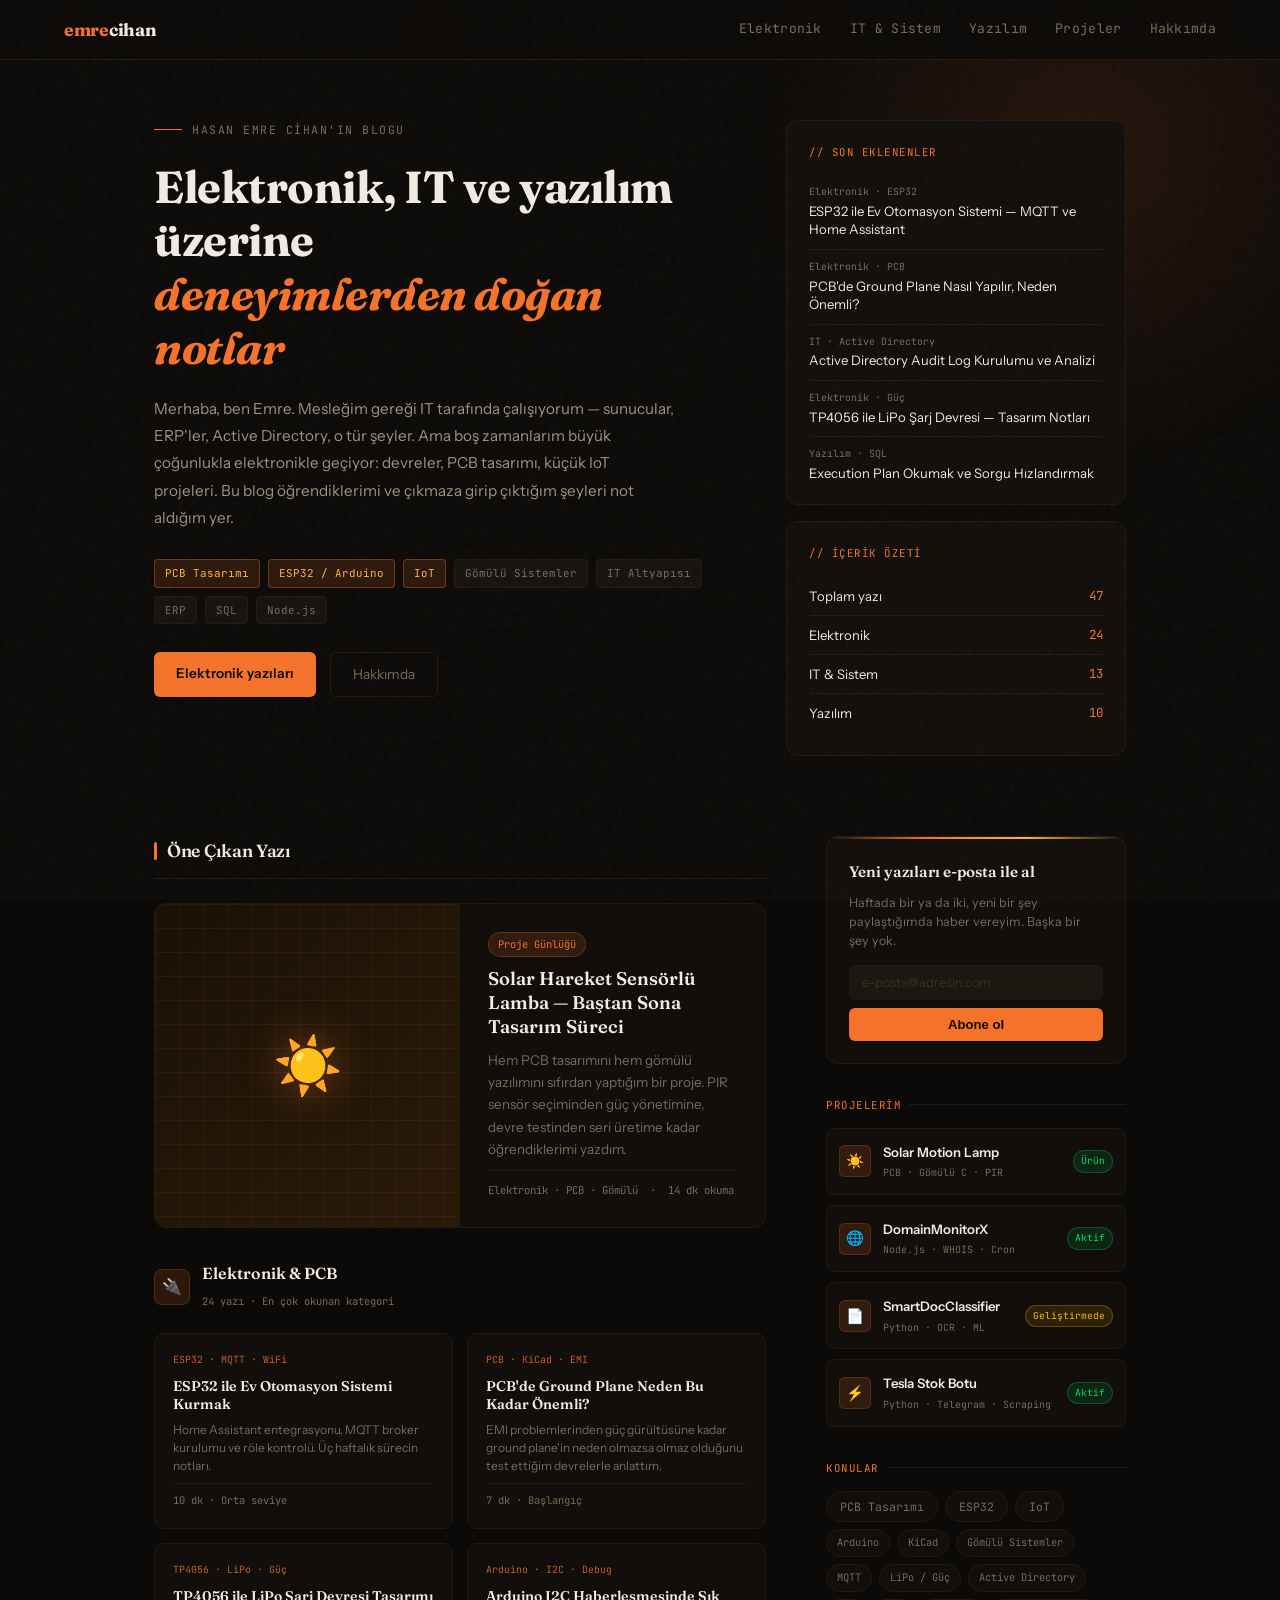
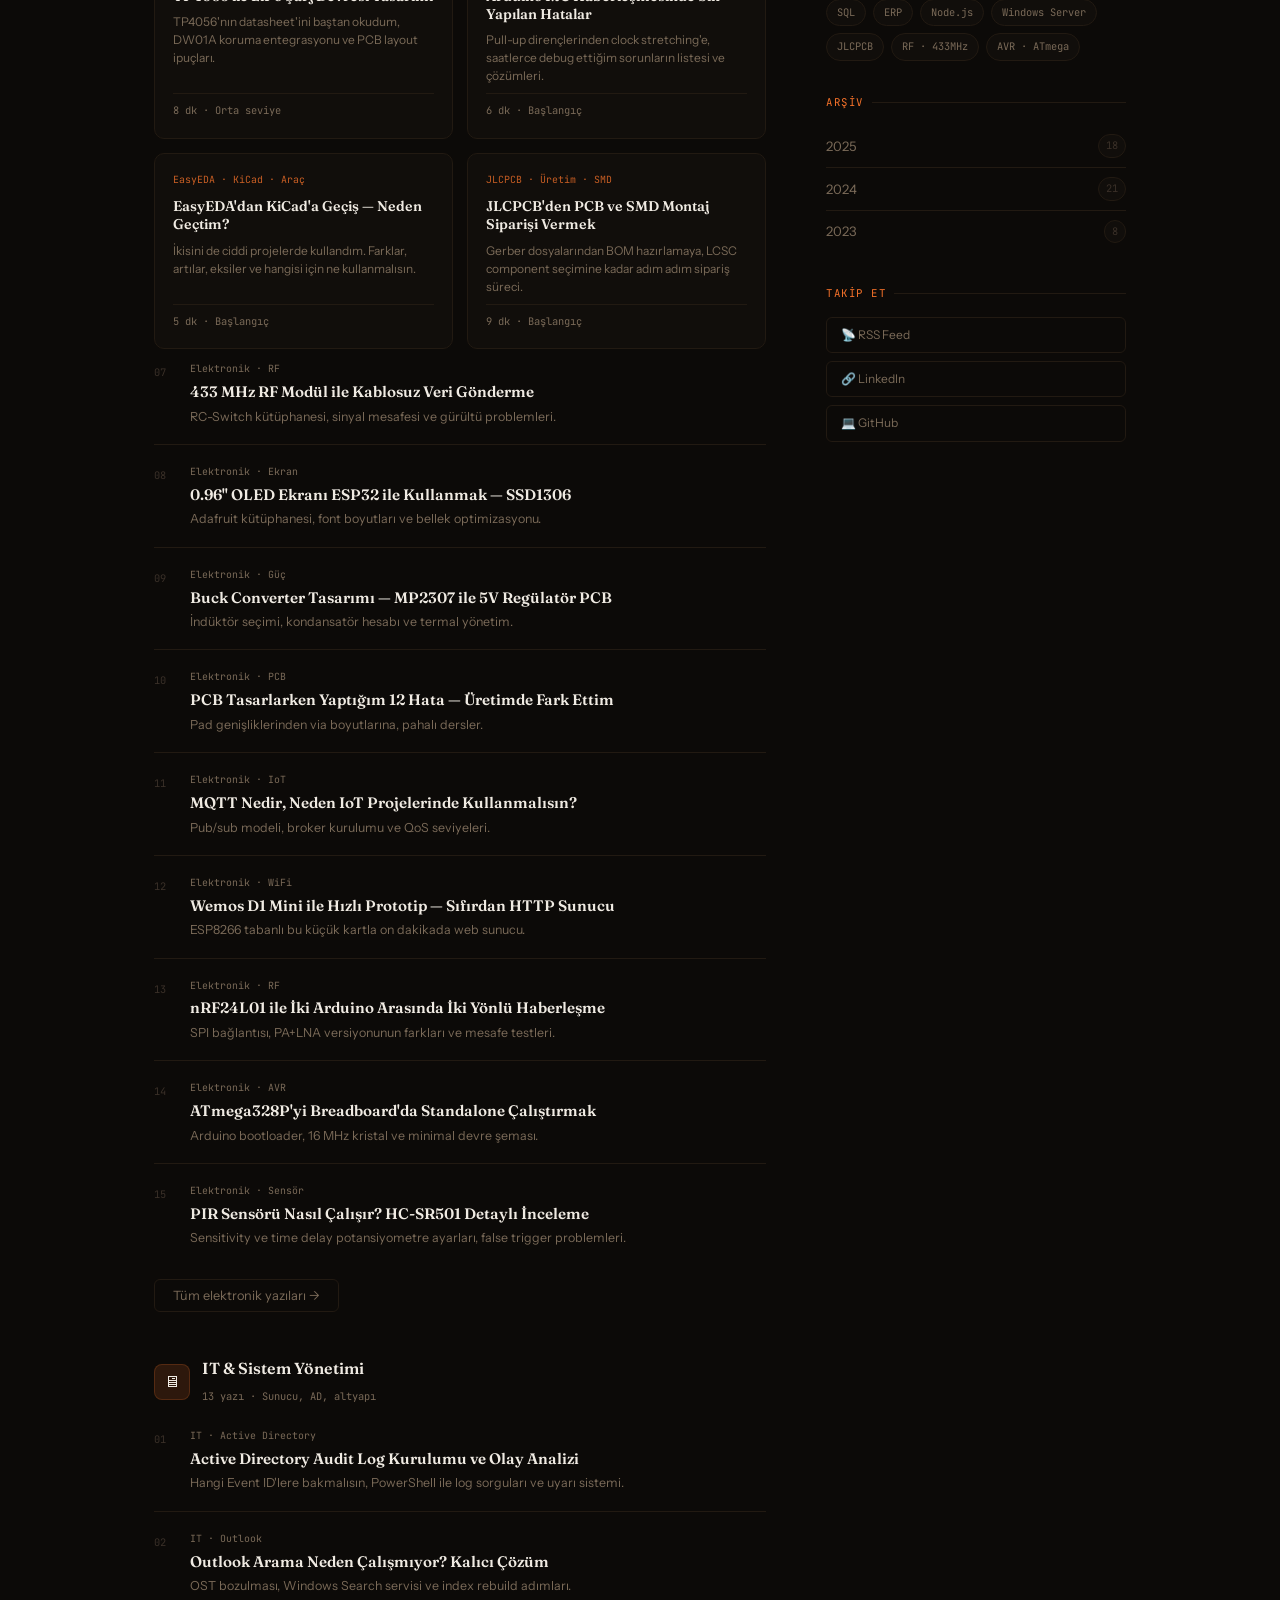
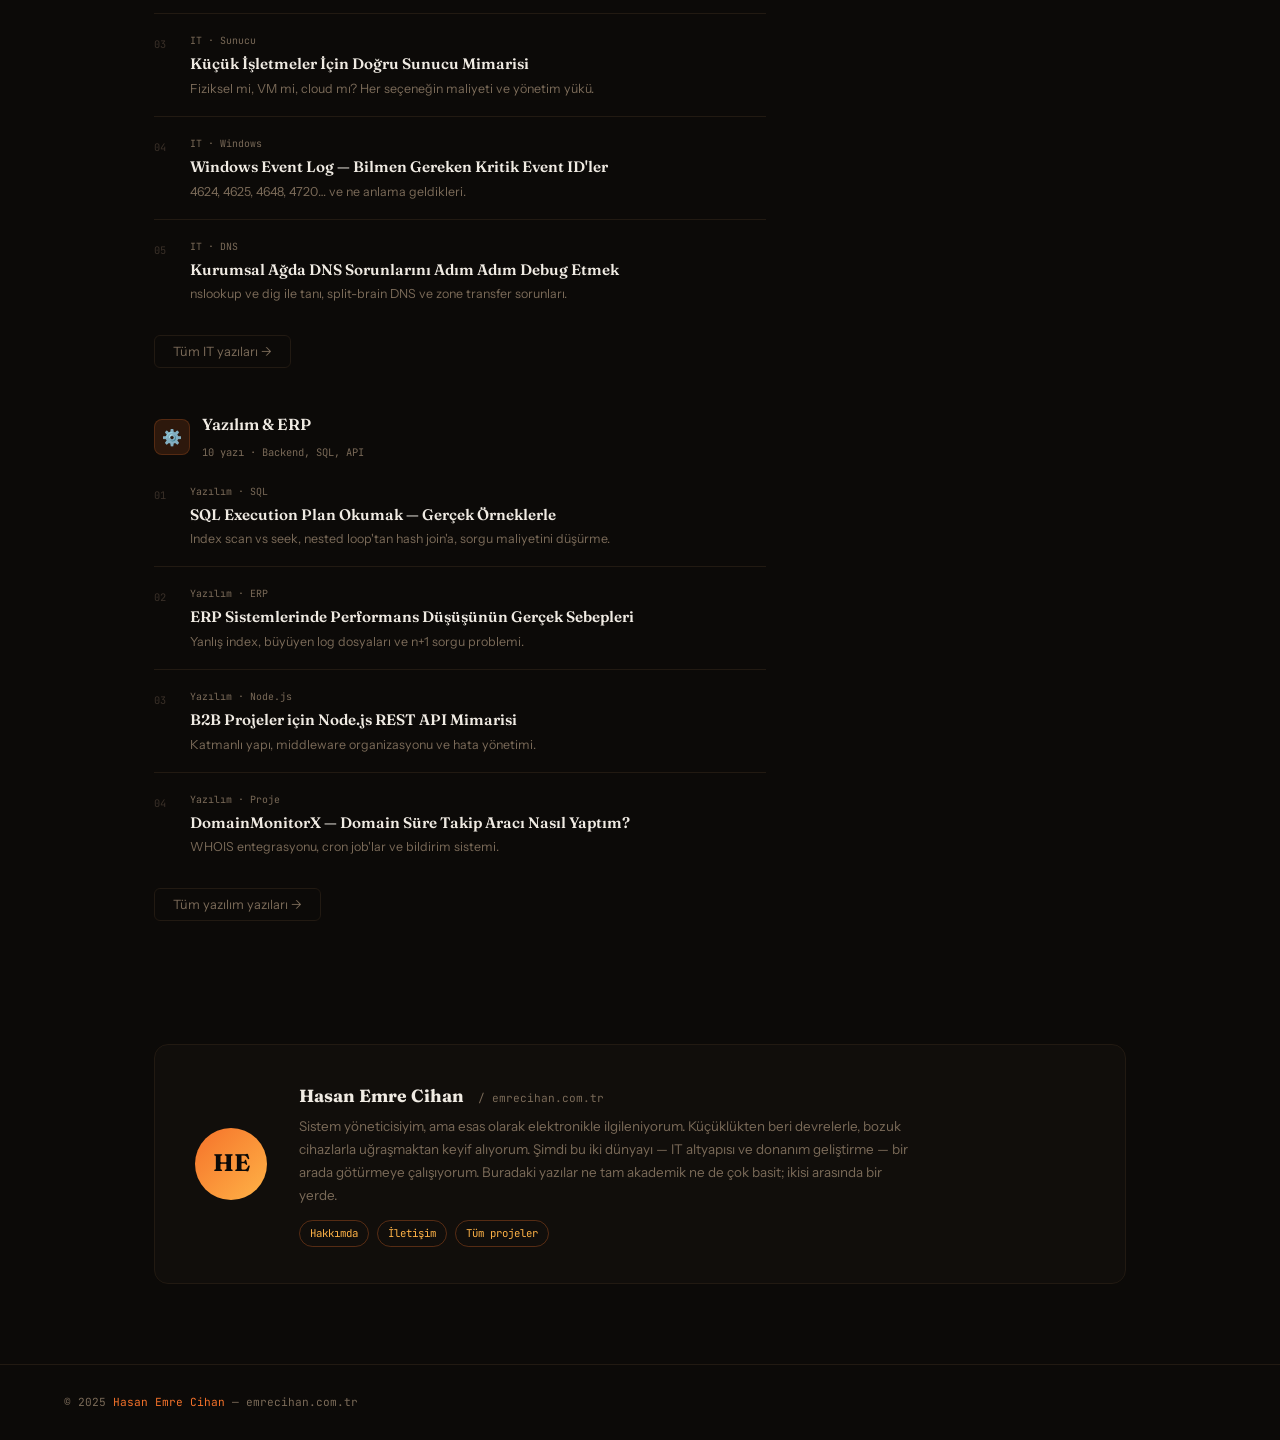
==== commit 6365d382: "Update index.html" ====
--- a/index.html
+++ b/index.html
@@ -1,449 +1,513 @@
 <!DOCTYPE html>
-<html lang="tr">
+<html lang="tr" prefix="og: https://ogp.me/ns#">
 <head>
-    <meta charset="UTF-8">
-    <meta name="viewport" content="width=device-width, initial-scale=1.0">
-    <title>HEC | Hasan Emre Cihan - Yazılım, IT ve Donanım Mühendisliği</title>
-
-    <meta name="description" content="Emre Cihan teknik blogu. ERP optimizasyonu, Windows Server sorun çözümleri, PCB tasarımı, IoT ve B2B yazılım mimarileri üzerine detaylı makaleler.">
-    <meta name="keywords" content="Emre Cihan, HEC, ODSAN, IT Sistem Yönetimi, Mikro ERP, SQL Optimizasyonu, Altium PCB Tasarım, WatchGuard IPS, Proxmox Sanallaştırma">
-    <meta name="author" content="Emre Cihan">
-    <meta name="robots" content="index, follow">
-
-    <meta property="og:title" content="HEC | Teknik Çözümler ve Mühendislik Blogu">
-    <meta property="og:description" content="Donanım ile yazılımın kesiştiği noktada: Sistem yönetimi, PCB tasarımı ve ERP entegrasyonları.">
-    <meta property="og:type" content="website">
-
-    <script type="application/ld+json">
-    {
-      "@context": "https://schema.org",
-      "@type": "Person",
-      "name": "Emre Cihan",
-      "jobTitle": "IT & Electronics Systems Developer",
-      "url": "https://emrecihan.com.tr",
-      "knowsAbout": ["IT Systems", "ERP Integration", "PCB Design", "SQL Server", "Proxmox"]
+  <meta charset="UTF-8" />
+  <meta name="viewport" content="width=device-width, initial-scale=1.0" />
+
+  <!-- PRIMARY SEO -->
+  <title>Hasan Emre Cihan – Elektronik, IT ve Yazılım Üzerine Notlar</title>
+  <meta name="description" content="Hasan Emre Cihan'ın kişisel blogu. PCB tasarımı, gömülü sistemler, IoT, IT altyapısı ve ERP üzerine deneyimlerden doğan teknik yazılar." />
+  <meta name="keywords" content="Hasan Emre Cihan, Emre Cihan, emrecihan, PCB tasarımı, gömülü sistemler, Arduino, ESP32, IoT projesi, elektronik devre, IT sistem yönetimi, Active Directory, ERP entegrasyonu, SQL optimizasyonu, Node.js" />
+  <meta name="author" content="Hasan Emre Cihan" />
+  <meta name="robots" content="index, follow, max-snippet:-1, max-image-preview:large" />
+  <link rel="canonical" href="https://emrecihan.com.tr" />
+  <meta name="theme-color" content="#0C0A08" />
+
+  <!-- OPEN GRAPH -->
+  <meta property="og:type" content="website" />
+  <meta property="og:locale" content="tr_TR" />
+  <meta property="og:url" content="https://emrecihan.com.tr" />
+  <meta property="og:site_name" content="Hasan Emre Cihan" />
+  <meta property="og:title" content="Hasan Emre Cihan – Elektronik, IT ve Yazılım Üzerine Notlar" />
+  <meta property="og:description" content="PCB tasarımı, IoT, gömülü sistemler, IT altyapısı ve yazılım üzerine teknik yazılar." />
+  <meta property="og:image" content="https://emrecihan.com.tr/og-image.jpg" />
+
+  <!-- TWITTER -->
+  <meta name="twitter:card" content="summary_large_image" />
+  <meta name="twitter:site" content="@hasanemrecihan" />
+  <meta name="twitter:title" content="Hasan Emre Cihan – Elektronik, IT ve Yazılım" />
+  <meta name="twitter:description" content="PCB tasarımı, IoT, gömülü sistemler ve yazılım üzerine teknik yazılar." />
+
+  <!-- STRUCTURED DATA – Person -->
+  <script type="application/ld+json">
+  {"@context":"https://schema.org","@type":"Person","name":"Hasan Emre Cihan","alternateName":["Emre Cihan","H. Emre Cihan","emrecihan"],"url":"https://emrecihan.com.tr","jobTitle":"Elektronik & Yazılım Geliştiricisi","description":"PCB tasarımı, gömülü sistemler, IoT, IT altyapısı ve kurumsal yazılım alanlarında çalışan geliştirici.","knowsAbout":["PCB Tasarımı","Gömülü Sistemler","IoT","Arduino","ESP32","IT Sistem Yönetimi","Active Directory","ERP","SQL","Node.js"],"sameAs":["https://linkedin.com/in/hasanemrecihan","https://github.com/hasanemrecihan"]}
+  </script>
+
+  <!-- STRUCTURED DATA – Blog -->
+  <script type="application/ld+json">
+  {"@context":"https://schema.org","@type":"Blog","name":"emrecihan.com.tr","url":"https://emrecihan.com.tr","description":"Elektronik, IT ve yazılım üzerine teknik notlar","inLanguage":"tr","author":{"@type":"Person","name":"Hasan Emre Cihan"}}
+  </script>
+
+  <link rel="preconnect" href="https://fonts.googleapis.com">
+  <link href="https://fonts.googleapis.com/css2?family=Fraunces:ital,wght@0,400;0,600;0,700;1,400&family=JetBrains+Mono:wght@300;400;500&family=Instrument+Sans:wght@400;500;600&display=swap" rel="stylesheet">
+
+  <style>
+    :root {
+      --bg:     #0C0A08;
+      --bg2:    #131009;
+      --bg3:    #1C1710;
+      --surf:   #171210;
+      --acc:    #F5722A;
+      --acc2:   #FFB347;
+      --amber:  #FFD580;
+      --dim:    rgba(245,114,42,.14);
+      --txt:    #F0EBE3;
+      --muted:  #7A6A58;
+      --faint:  #3A3028;
+      --bord:   #221A12;
+      --card:   #110E0B;
     }
-    </script>
-
-    <link href="https://fonts.googleapis.com/css2?family=Inter:wght@400;500;600;700;800&display=swap" rel="stylesheet">
-    <link rel="stylesheet" href="https://cdnjs.cloudflare.com/ajax/libs/font-awesome/6.4.0/css/all.min.css">
-
-    <style>
-        /* Renk Paleti ve Temel Değişkenler */
-        :root {
-            --primary: #FF6B00;       /* Karakteristik Turuncu */
-            --primary-hover: #e66000;
-            --bg-color: #ffffff;      /* Ana Arka Plan */
-            --bg-alt: #f8fafc;        /* Alternatif Arka Plan (Gri/Beyaz) */
-            --text-main: #0f172a;     /* Koyu Lacivert/Siyah Metin */
-            --text-muted: #64748b;    /* Açık Gri Metin */
-            --border-color: #e2e8f0;  /* Çizgi ve Çerçeve Rengi */
-            --card-shadow: 0 10px 30px rgba(0,0,0,0.05);
-        }
-
-        /* Sıfırlama (Reset) */
-        * { margin: 0; padding: 0; box-sizing: border-box; }
-        body { 
-            font-family: 'Inter', sans-serif; 
-            background-color: var(--bg-color); 
-            color: var(--text-main); 
-            line-height: 1.7; 
-            -webkit-font-smoothing: antialiased; 
-        }
-
-        /* =========================================
-           NAVİGASYON (Üst Menü)
-           ========================================= */
-        nav {
-            position: fixed; top: 0; width: 100%; z-index: 1000;
-            background: rgba(255, 255, 255, 0.95);
-            backdrop-filter: blur(8px);
-            border-bottom: 1px solid var(--border-color);
-            padding: 15px 5%; display: flex; justify-content: space-between; align-items: center;
-        }
-
-        /* Logo Tasarımı (H harfi ve devre yolu konsepti) */
-        .logo { display: flex; align-items: center; gap: 10px; text-decoration: none; color: var(--text-main); font-weight: 800; font-size: 1.2rem;}
-        .logo-icon {
-            width: 35px; height: 35px; border: 3px solid var(--primary); border-radius: 8px;
-            display: flex; align-items: center; justify-content: center; color: var(--primary); font-size: 1.1rem; position: relative;
-        }
-        .logo-icon::after {
-            content: ''; position: absolute; right: -8px; top: 12px; width: 10px; height: 3px; background: var(--primary);
-        }
-
-        /* Menü Linkleri */
-        .nav-links { display: flex; gap: 25px; }
-        .nav-links a { color: var(--text-muted); text-decoration: none; font-weight: 600; font-size: 0.95rem; transition: color 0.3s; }
-        .nav-links a:hover { color: var(--primary); }
-
-        /* =========================================
-           HERO (Karşılama Alanı)
-           ========================================= */
-        .hero {
-            padding: 160px 5% 100px 5%; text-align: center;
-            background: radial-gradient(circle at top right, #fff4ed 0%, var(--bg-color) 70%);
-        }
-        .hero h1 { font-size: 3.5rem; font-weight: 800; letter-spacing: -1.5px; margin-bottom: 20px; line-height: 1.2; }
-        .hero h1 span { color: var(--primary); }
-        .hero p { font-size: 1.2rem; color: var(--text-muted); max-width: 700px; margin: 0 auto; }
-
-        /* =========================================
-           GENEL BÖLÜM (Section) AYARLARI
-           ========================================= */
-        .section { padding: 80px 5%; max-width: 1200px; margin: 0 auto; }
-        .bg-alt { background-color: var(--bg-alt); } /* Arka planı farklı bölüm */
-        
-        .section-header { margin-bottom: 50px; }
-        .section-tag { display: inline-block; background: #fff0e6; color: var(--primary); padding: 5px 12px; border-radius: 20px; font-size: 0.8rem; font-weight: 700; margin-bottom: 10px; text-transform: uppercase; letter-spacing: 1px; }
-        .section-title { font-size: 2.2rem; font-weight: 800; }
-
-        /* =========================================
-           KARTLAR (Blog / Proje Grid Yapısı)
-           ========================================= */
-        .grid { display: grid; grid-template-columns: repeat(auto-fill, minmax(320px, 1fr)); gap: 30px; }
-        
-        .card {
-            background: #fff; border: 1px solid var(--border-color); border-radius: 12px;
-            padding: 30px; cursor: pointer; transition: all 0.3s ease; position: relative;
-        }
-        .card:hover {
-            transform: translateY(-8px); border-color: var(--primary); box-shadow: var(--card-shadow);
-        }
-        
-        .card-date { font-size: 0.85rem; color: var(--text-muted); margin-bottom: 15px; display: block; }
-        .card-title { font-size: 1.3rem; font-weight: 700; margin-bottom: 15px; color: var(--text-main); line-height: 1.4; }
-        .card-summary { font-size: 0.95rem; color: var(--text-muted); }
-
-        /* GİZLİ İÇERİK (Sadece tıklandığında okunur) */
-        .card-full-content { display: none; }
-
-        /* =========================================
-           MODAL (Yazı Okuma Penceresi)
-           ========================================= */
-        .modal-overlay {
-            position: fixed; top: 0; left: 0; width: 100%; height: 100%;
-            background: rgba(15, 23, 42, 0.85); backdrop-filter: blur(5px);
-            z-index: 2000; display: none; overflow-y: auto; padding: 40px 20px;
-        }
-        .modal-box {
-            background: #fff; max-width: 800px; margin: 0 auto; padding: 50px;
-            border-radius: 16px; position: relative; animation: slideUp 0.4s ease;
-        }
-        @keyframes slideUp { from { transform: translateY(40px); opacity: 0; } to { transform: translateY(0); opacity: 1; } }
-        
-        .modal-close {
-            position: absolute; top: 25px; right: 25px; background: none; border: none;
-            font-size: 1.8rem; cursor: pointer; color: var(--text-muted); transition: 0.2s;
-        }
-        .modal-close:hover { color: var(--primary); transform: rotate(90deg); }
-        
-        /* Modal İçerik Tipografisi */
-        #modal-title { font-size: 2.2rem; font-weight: 800; margin-bottom: 10px; line-height: 1.3; }
-        #modal-meta { color: var(--primary); font-weight: 600; font-size: 0.9rem; margin-bottom: 30px; display: block; text-transform: uppercase; }
-        #modal-body { color: #334155; font-size: 1.1rem; line-height: 1.8; }
-        #modal-body h4 { margin: 25px 0 15px 0; color: var(--text-main); font-size: 1.3rem; }
-        #modal-body p { margin-bottom: 15px; }
-        #modal-body ul { margin-left: 20px; margin-bottom: 15px; }
-        #modal-body li { margin-bottom: 8px; }
-        #modal-body code { background: #f1f5f9; padding: 2px 6px; border-radius: 4px; font-family: monospace; font-size: 0.95rem; color: #e11d48; }
-
-        /* =========================================
-           İLETİŞİM FORMU VE FOOTER
-           ========================================= */
-        .contact-form { max-width: 600px; display: flex; flex-direction: column; gap: 20px; }
-        .form-input { width: 100%; padding: 15px; border: 1px solid var(--border-color); border-radius: 8px; font-family: 'Inter'; font-size: 1rem; }
-        .form-input:focus { outline: none; border-color: var(--primary); }
-        .btn-submit { background: var(--primary); color: #fff; border: none; padding: 16px; border-radius: 8px; font-size: 1rem; font-weight: 700; cursor: pointer; transition: 0.3s; }
-        .btn-submit:hover { background: var(--primary-hover); }
-
-        footer { text-align: center; padding: 40px; border-top: 1px solid var(--border-color); color: var(--text-muted); font-size: 0.9rem; margin-top: 50px; }
-
-        /* =========================================
-           MOBİL UYARLAMA (Responsive Design)
-           ========================================= */
-        @media (max-width: 768px) {
-            .hero h1 { font-size: 2.5rem; }
-            .nav-links { display: none; } /* Mobilde menüyü gizle (basitlik için) */
-            .section { padding: 60px 5%; }
-            .modal-box { padding: 30px 20px; }
-            #modal-title { font-size: 1.6rem; }
-        }
-    </style>
+    *,*::before,*::after{box-sizing:border-box;margin:0;padding:0}
+    html{scroll-behavior:smooth}
+    body{background:var(--bg);color:var(--txt);font-family:'Instrument Sans',sans-serif;font-size:15px;line-height:1.7;overflow-x:hidden}
+    body::after{content:'';position:fixed;inset:0;background-image:url("data:image/svg+xml,%3Csvg viewBox='0 0 200 200' xmlns='http://www.w3.org/2000/svg'%3E%3Cfilter id='n'%3E%3CfeTurbulence type='fractalNoise' baseFrequency='0.85' numOctaves='4' stitchTiles='stitch'/%3E%3C/filter%3E%3Crect width='100%25' height='100%25' filter='url(%23n)' opacity='0.03'/%3E%3C/svg%3E");pointer-events:none;z-index:999}
+    .glow{position:fixed;pointer-events:none;z-index:0;border-radius:50%;background:radial-gradient(circle,rgba(245,114,42,.1) 0%,transparent 65%);width:700px;height:700px;top:-200px;right:-150px;animation:breathe 8s ease-in-out infinite alternate}
+    @keyframes breathe{from{opacity:.6}to{opacity:1}}
+
+    /* NAV */
+    nav{position:fixed;top:0;left:0;right:0;z-index:100;display:flex;align-items:center;justify-content:space-between;padding:0 clamp(20px,5%,80px);height:60px;background:rgba(12,10,8,.92);backdrop-filter:blur(16px);border-bottom:1px solid var(--bord)}
+    .nav-brand{font-family:'Fraunces',serif;font-weight:700;font-size:1.1rem;color:var(--txt);text-decoration:none;letter-spacing:-.3px}
+    .nav-brand span{color:var(--acc)}
+    .nav-links{display:flex;align-items:center;gap:28px}
+    .nav-links a{color:var(--muted);text-decoration:none;font-size:.82rem;font-family:'JetBrains Mono',monospace;transition:color .2s;letter-spacing:.3px}
+    .nav-links a:hover{color:var(--acc)}
+
+    /* HERO */
+    .hero{position:relative;z-index:1;padding:120px clamp(20px,5%,80px) 64px;max-width:1100px;margin:0 auto;display:grid;grid-template-columns:1fr 340px;gap:60px;align-items:start}
+    .hero-eyebrow{font-family:'JetBrains Mono',monospace;font-size:.72rem;color:var(--muted);letter-spacing:1.5px;text-transform:uppercase;margin-bottom:20px;display:flex;align-items:center;gap:10px}
+    .hero-eyebrow::before{content:'';width:28px;height:1px;background:var(--acc)}
+    .hero h1{font-family:'Fraunces',serif;font-weight:700;font-size:clamp(1.9rem,3.5vw,2.8rem);line-height:1.2;letter-spacing:-.5px;margin-bottom:20px}
+    .hero h1 em{font-style:italic;color:var(--acc)}
+    .hero-bio{font-size:.95rem;color:#A09080;line-height:1.8;max-width:520px;margin-bottom:28px}
+    .hero-tags{display:flex;flex-wrap:wrap;gap:8px;margin-bottom:28px}
+    .htag{font-family:'JetBrains Mono',monospace;font-size:.68rem;padding:4px 10px;border-radius:4px;border:1px solid var(--bord);color:var(--muted);background:var(--surf)}
+    .htag.hot{border-color:rgba(245,114,42,.35);color:var(--acc2);background:var(--dim)}
+    .hero-links{display:flex;gap:14px;flex-wrap:wrap}
+    .btn-solid{background:var(--acc);color:var(--bg);padding:10px 22px;border-radius:6px;text-decoration:none;font-size:.85rem;font-weight:600;transition:all .2s}
+    .btn-solid:hover{box-shadow:0 0 24px rgba(245,114,42,.4);transform:translateY(-1px)}
+    .btn-line{border:1px solid var(--bord);color:var(--muted);padding:10px 22px;border-radius:6px;text-decoration:none;font-size:.85rem;transition:all .2s}
+    .btn-line:hover{border-color:var(--acc);color:var(--acc)}
+
+    /* HERO SIDEBAR */
+    .hero-side{}
+    .side-card{background:var(--card);border:1px solid var(--bord);border-radius:12px;padding:22px;margin-bottom:16px}
+    .side-card-title{font-family:'JetBrains Mono',monospace;font-size:.67rem;color:var(--acc);text-transform:uppercase;letter-spacing:1.5px;margin-bottom:14px}
+    .side-post{display:block;padding:10px 0;border-bottom:1px solid var(--bord);text-decoration:none;color:var(--txt);font-size:.82rem;line-height:1.4;transition:color .2s}
+    .side-post:last-child{border-bottom:none;padding-bottom:0}
+    .side-post:hover{color:var(--acc)}
+    .side-post-cat{font-family:'JetBrains Mono',monospace;font-size:.62rem;color:var(--muted);margin-bottom:3px;display:block}
+    .side-stat-row{display:flex;justify-content:space-between;padding:8px 0;border-bottom:1px solid var(--bord);font-size:.82rem}
+    .side-stat-row:last-child{border-bottom:none}
+    .side-stat-row span:last-child{font-family:'JetBrains Mono',monospace;color:var(--acc);font-size:.78rem}
+
+    /* MAIN LAYOUT */
+    .main-wrap{position:relative;z-index:1;max-width:1100px;margin:0 auto;padding:0 clamp(20px,5%,80px) 80px;display:grid;grid-template-columns:1fr 300px;gap:60px}
+
+    /* Section headers */
+    .sec-head{display:flex;align-items:center;justify-content:space-between;margin-bottom:24px;padding-bottom:12px;border-bottom:1px solid var(--bord)}
+    .sec-head h2{font-family:'Fraunces',serif;font-weight:600;font-size:1.1rem;letter-spacing:-.3px;display:flex;align-items:center;gap:10px}
+    .sec-head h2::before{content:'';width:3px;height:18px;background:var(--acc);border-radius:2px}
+    .sec-head a{font-family:'JetBrains Mono',monospace;font-size:.68rem;color:var(--muted);text-decoration:none;transition:color .2s}
+    .sec-head a:hover{color:var(--acc)}
+
+    /* FEATURED */
+    .featured-post{display:grid;grid-template-columns:1fr 1fr;gap:0;background:var(--card);border:1px solid var(--bord);border-radius:12px;overflow:hidden;text-decoration:none;color:var(--txt);margin-bottom:32px;transition:border-color .25s,transform .25s}
+    .featured-post:hover{border-color:rgba(245,114,42,.4);transform:translateY(-2px)}
+    .feat-visual{background:linear-gradient(135deg,#1A1208,#2A1A08);display:flex;align-items:center;justify-content:center;min-height:220px;position:relative;overflow:hidden}
+    .feat-visual .circuit{width:100%;height:100%;position:absolute;inset:0;opacity:.15;background-image:linear-gradient(rgba(245,114,42,.6) 1px,transparent 1px),linear-gradient(90deg,rgba(245,114,42,.6) 1px,transparent 1px);background-size:24px 24px}
+    .feat-visual .big-icon{font-size:3.5rem;position:relative;z-index:1;filter:drop-shadow(0 0 20px rgba(245,114,42,.5))}
+    .feat-body{padding:28px;display:flex;flex-direction:column;gap:10px}
+    .feat-label{display:inline-flex;align-items:center;gap:6px;font-family:'JetBrains Mono',monospace;font-size:.65rem;color:var(--acc);background:var(--dim);border:1px solid rgba(245,114,42,.25);padding:3px 9px;border-radius:100px;align-self:flex-start}
+    .feat-body h3{font-family:'Fraunces',serif;font-weight:600;font-size:1.15rem;line-height:1.3}
+    .feat-body p{font-size:.84rem;color:var(--muted);line-height:1.65;flex:1}
+    .feat-meta{display:flex;align-items:center;gap:12px;font-family:'JetBrains Mono',monospace;font-size:.67rem;color:var(--faint);padding-top:10px;border-top:1px solid var(--bord)}
+    .feat-meta span{color:var(--muted)}
+
+    /* CAT SECTION */
+    .cat-section{margin-bottom:48px}
+    .cat-header{display:flex;align-items:center;gap:12px;margin-bottom:20px}
+    .cat-icon-wrap{width:36px;height:36px;border-radius:8px;background:var(--dim);border:1px solid rgba(245,114,42,.2);display:flex;align-items:center;justify-content:center;font-size:1rem;flex-shrink:0}
+    .cat-header-text h3{font-family:'Fraunces',serif;font-weight:600;font-size:1rem}
+    .cat-header-text span{font-family:'JetBrains Mono',monospace;font-size:.65rem;color:var(--muted)}
+
+    /* CARD GRID */
+    .card-grid{display:grid;grid-template-columns:1fr 1fr;gap:14px;margin-bottom:12px}
+    .mini-card{background:var(--card);border:1px solid var(--bord);border-radius:10px;padding:18px;text-decoration:none;color:var(--txt);transition:all .2s;display:flex;flex-direction:column;gap:8px}
+    .mini-card:hover{border-color:rgba(245,114,42,.3);transform:translateY(-2px)}
+    .mini-card-tag{font-family:'JetBrains Mono',monospace;font-size:.62rem;color:var(--acc);opacity:.8}
+    .mini-card-title{font-family:'Fraunces',serif;font-weight:600;font-size:.88rem;line-height:1.3}
+    .mini-card-desc{font-size:.75rem;color:var(--muted);line-height:1.5}
+    .mini-card-read{font-family:'JetBrains Mono',monospace;font-size:.65rem;color:var(--muted);margin-top:auto;padding-top:8px;border-top:1px solid var(--bord)}
+
+    /* POST LIST */
+    .post-list{display:flex;flex-direction:column;gap:1px}
+    .post-item{display:grid;grid-template-columns:auto 1fr auto;gap:16px;align-items:start;padding:18px 0;border-bottom:1px solid var(--bord);text-decoration:none;color:var(--txt);transition:all .2s}
+    .post-item:first-child{padding-top:0}
+    .post-item:last-child{border-bottom:none}
+    .post-item:hover .post-item-title{color:var(--acc)}
+    .post-item:hover .pi-arrow{opacity:1;transform:translateX(0)}
+    .post-num{font-family:'JetBrains Mono',monospace;font-size:.65rem;color:var(--faint);padding-top:3px;min-width:20px}
+    .post-item-cat{font-family:'JetBrains Mono',monospace;font-size:.62rem;color:var(--muted);margin-bottom:4px;display:block}
+    .post-item-title{font-family:'Fraunces',serif;font-weight:600;font-size:.95rem;line-height:1.35;margin-bottom:4px;transition:color .2s}
+    .post-item-excerpt{font-size:.78rem;color:var(--muted);line-height:1.55}
+    .pi-arrow{font-size:.8rem;color:var(--acc);opacity:0;transform:translateX(-6px);transition:all .2s;padding-top:3px}
+
+    /* SIDEBAR */
+    .side-section{margin-bottom:32px}
+    .side-title{font-family:'JetBrains Mono',monospace;font-size:.67rem;color:var(--acc);text-transform:uppercase;letter-spacing:1.5px;margin-bottom:14px;display:flex;align-items:center;gap:8px}
+    .side-title::after{content:'';flex:1;height:1px;background:var(--bord)}
+    .tag-cloud{display:flex;flex-wrap:wrap;gap:7px}
+    .tag-pill{font-family:'JetBrains Mono',monospace;font-size:.65rem;padding:4px 10px;border-radius:100px;border:1px solid var(--bord);color:var(--muted);text-decoration:none;transition:all .2s;background:var(--card)}
+    .tag-pill:hover{border-color:var(--acc);color:var(--acc)}
+    .tag-pill.big{font-size:.72rem;padding:5px 13px}
+    .archive-list{list-style:none}
+    .archive-item{display:flex;align-items:center;justify-content:space-between;padding:9px 0;border-bottom:1px solid var(--bord);font-size:.82rem}
+    .archive-item:last-child{border-bottom:none}
+    .archive-item a{color:var(--muted);text-decoration:none;transition:color .2s}
+    .archive-item a:hover{color:var(--acc)}
+    .archive-count{font-family:'JetBrains Mono',monospace;font-size:.65rem;color:var(--faint);background:var(--card);border:1px solid var(--bord);padding:2px 7px;border-radius:100px}
+
+    /* NEWSLETTER */
+    .newsletter-mini{background:var(--card);border:1px solid var(--bord);border-radius:12px;padding:22px;position:relative;overflow:hidden}
+    .newsletter-mini::before{content:'';position:absolute;top:0;left:0;right:0;height:2px;background:linear-gradient(90deg,transparent,var(--acc),var(--acc2),transparent)}
+    .newsletter-mini h3{font-family:'Fraunces',serif;font-weight:600;font-size:.95rem;margin-bottom:8px}
+    .newsletter-mini p{font-size:.78rem;color:var(--muted);line-height:1.55;margin-bottom:14px}
+    .nl-row{display:flex;flex-direction:column;gap:8px}
+    .nl-row input{background:var(--bg3);border:1px solid var(--bord);border-radius:6px;padding:9px 12px;color:var(--txt);font-family:'Instrument Sans',sans-serif;font-size:.8rem;outline:none;transition:border .2s}
+    .nl-row input:focus{border-color:var(--acc)}
+    .nl-row input::placeholder{color:var(--faint)}
+    .nl-row button{background:var(--acc);color:var(--bg);border:none;padding:9px;border-radius:6px;font-weight:600;font-size:.82rem;cursor:pointer;transition:opacity .2s}
+    .nl-row button:hover{opacity:.9}
+
+    /* PROJECTS */
+    .project-list{display:flex;flex-direction:column;gap:10px}
+    .proj-chip{display:flex;align-items:center;gap:12px;background:var(--card);border:1px solid var(--bord);border-radius:8px;padding:12px;text-decoration:none;color:var(--txt);transition:all .2s}
+    .proj-chip:hover{border-color:rgba(245,114,42,.3)}
+    .proj-chip-icon{width:32px;height:32px;border-radius:6px;background:var(--dim);border:1px solid rgba(245,114,42,.2);display:flex;align-items:center;justify-content:center;font-size:.9rem;flex-shrink:0}
+    .proj-chip-name{font-size:.82rem;font-weight:600;margin-bottom:2px}
+    .proj-chip-sub{font-family:'JetBrains Mono',monospace;font-size:.62rem;color:var(--muted)}
+    .proj-chip-status{margin-left:auto;font-family:'JetBrains Mono',monospace;font-size:.6rem;padding:2px 7px;border-radius:100px;flex-shrink:0}
+    .st-live{background:rgba(0,220,100,.12);color:#00DC64;border:1px solid rgba(0,220,100,.25)}
+    .st-wip{background:rgba(255,180,0,.12);color:#FFB400;border:1px solid rgba(255,180,0,.25)}
+
+    /* ABOUT */
+    .about-strip{position:relative;z-index:1;max-width:1100px;margin:0 auto;padding:0 clamp(20px,5%,80px) 80px}
+    .about-inner{background:var(--card);border:1px solid var(--bord);border-radius:14px;padding:36px 40px;display:grid;grid-template-columns:auto 1fr;gap:32px;align-items:center}
+    .about-avatar{width:72px;height:72px;border-radius:50%;background:linear-gradient(135deg,var(--acc),var(--acc2));display:flex;align-items:center;justify-content:center;font-family:'Fraunces',serif;font-weight:700;font-size:1.5rem;color:var(--bg);flex-shrink:0}
+    .about-text h2{font-family:'Fraunces',serif;font-weight:700;font-size:1.1rem;margin-bottom:4px}
+    .about-text h2 small{font-family:'JetBrains Mono',monospace;font-weight:400;font-size:.7rem;color:var(--muted);margin-left:10px}
+    .about-text p{font-size:.84rem;color:var(--muted);line-height:1.7;max-width:620px;margin-bottom:14px}
+    .about-pills{display:flex;gap:8px;flex-wrap:wrap}
+    .about-pill{font-family:'JetBrains Mono',monospace;font-size:.67rem;padding:3px 10px;border-radius:100px;border:1px solid rgba(245,114,42,.3);color:var(--acc2);text-decoration:none;transition:all .2s}
+    .about-pill:hover{background:var(--dim)}
+
+    /* FOOTER */
+    footer{position:relative;z-index:1;border-top:1px solid var(--bord);padding:28px clamp(20px,5%,80px);display:flex;align-items:center;justify-content:space-between;flex-wrap:wrap;gap:12px}
+    footer p{font-family:'JetBrains Mono',monospace;font-size:.7rem;color:var(--muted)}
+    footer p a{color:var(--acc);text-decoration:none}
+    .footer-nav{display:flex;gap:20px}
+    .footer-nav a{font-family:'JetBrains Mono',monospace;font-size:.7rem;color:var(--muted);text-decoration:none;transition:color .2s}
+    .footer-nav a:hover{color:var(--acc)}
+
+    /* Animations */
+    @keyframes fadeUp{from{opacity:0;transform:translateY(16px)}to{opacity:1;transform:translateY(0)}}
+    .f1{animation:fadeUp .6s .05s ease both}
+    .f2{animation:fadeUp .6s .15s ease both}
+    .f3{animation:fadeUp .6s .25s ease both}
+    .f4{animation:fadeUp .6s .35s ease both}
+
+    /* Responsive */
+    @media(max-width:900px){
+      .hero{grid-template-columns:1fr}
+      .hero-side{display:none}
+      .main-wrap{grid-template-columns:1fr}
+      .side-col{display:none}
+      .featured-post{grid-template-columns:1fr}
+      .feat-visual{min-height:140px}
+      .about-inner{grid-template-columns:1fr}
+      .card-grid{grid-template-columns:1fr}
+    }
+    @media(max-width:600px){.nav-links{display:none}}
+    .sr-only{position:absolute;width:1px;height:1px;padding:0;margin:-1px;overflow:hidden;clip:rect(0,0,0,0);white-space:nowrap;border:0}
+  </style>
 </head>
 <body>
-
-    <nav>
-        <a href="#" class="logo">
-            <div class="logo-icon">H</div>
-            HEC<span>.</span>
+<div class="glow" aria-hidden="true"></div>
+
+<!-- NAV -->
+<nav role="navigation" aria-label="Ana menü">
+  <a href="/" class="nav-brand"><span>emre</span>cihan</a>
+  <div class="nav-links">
+    <a href="/elektronik">Elektronik</a>
+    <a href="/it-sistem">IT & Sistem</a>
+    <a href="/yazilim">Yazılım</a>
+    <a href="/projeler">Projeler</a>
+    <a href="/hakkimda">Hakkımda</a>
+  </div>
+</nav>
+
+<!-- HERO -->
+<header class="hero" role="banner">
+  <div>
+    <div class="hero-eyebrow f1">Hasan Emre Cihan'ın blogu</div>
+    <h1 class="f2">Elektronik, IT ve yazılım üzerine<br><em>deneyimlerden doğan notlar</em></h1>
+    <p class="hero-bio f3">Merhaba, ben Emre. Mesleğim gereği IT tarafında çalışıyorum — sunucular, ERP'ler, Active Directory, o tür şeyler. Ama boş zamanlarım büyük çoğunlukla elektronikle geçiyor: devreler, PCB tasarımı, küçük IoT projeleri. Bu blog öğrendiklerimi ve çıkmaza girip çıktığım şeyleri not aldığım yer.</p>
+    <div class="hero-tags f3">
+      <span class="htag hot">PCB Tasarımı</span>
+      <span class="htag hot">ESP32 / Arduino</span>
+      <span class="htag hot">IoT</span>
+      <span class="htag">Gömülü Sistemler</span>
+      <span class="htag">IT Altyapısı</span>
+      <span class="htag">ERP</span>
+      <span class="htag">SQL</span>
+      <span class="htag">Node.js</span>
+    </div>
+    <div class="hero-links f4">
+      <a href="/elektronik" class="btn-solid">Elektronik yazıları</a>
+      <a href="/hakkimda" class="btn-line">Hakkımda</a>
+    </div>
+  </div>
+
+  <aside class="hero-side" aria-label="Son yazılar">
+    <div class="side-card">
+      <div class="side-card-title">// son eklenenler</div>
+      <a href="/elektronik/esp32-ev-otomasyon" class="side-post"><span class="side-post-cat">Elektronik · ESP32</span>ESP32 ile Ev Otomasyon Sistemi — MQTT ve Home Assistant</a>
+      <a href="/elektronik/pcb-ground-plane" class="side-post"><span class="side-post-cat">Elektronik · PCB</span>PCB'de Ground Plane Nasıl Yapılır, Neden Önemli?</a>
+      <a href="/it/active-directory-audit" class="side-post"><span class="side-post-cat">IT · Active Directory</span>Active Directory Audit Log Kurulumu ve Analizi</a>
+      <a href="/elektronik/lipo-sarj" class="side-post"><span class="side-post-cat">Elektronik · Güç</span>TP4056 ile LiPo Şarj Devresi — Tasarım Notları</a>
+      <a href="/yazilim/sql-execution-plan" class="side-post"><span class="side-post-cat">Yazılım · SQL</span>Execution Plan Okumak ve Sorgu Hızlandırmak</a>
+    </div>
+    <div class="side-card">
+      <div class="side-card-title">// içerik özeti</div>
+      <div class="side-stat-row"><span>Toplam yazı</span><span>47</span></div>
+      <div class="side-stat-row"><span>Elektronik</span><span>24</span></div>
+      <div class="side-stat-row"><span>IT & Sistem</span><span>13</span></div>
+      <div class="side-stat-row"><span>Yazılım</span><span>10</span></div>
+    </div>
+  </aside>
+</header>
+
+<!-- MAIN -->
+<main class="main-wrap" role="main">
+  <div class="main-col">
+
+    <!-- FEATURED -->
+    <div class="sec-head"><h2>Öne Çıkan Yazı</h2></div>
+    <a href="/elektronik/solar-sensörlu-lamba" class="featured-post">
+      <div class="feat-visual" aria-hidden="true">
+        <div class="circuit"></div>
+        <div class="big-icon">☀️</div>
+      </div>
+      <div class="feat-body">
+        <span class="feat-label">Proje Günlüğü</span>
+        <h3>Solar Hareket Sensörlü Lamba — Baştan Sona Tasarım Süreci</h3>
+        <p>Hem PCB tasarımını hem gömülü yazılımını sıfırdan yaptığım bir proje. PIR sensör seçiminden güç yönetimine, devre testinden seri üretime kadar öğrendiklerimi yazdım.</p>
+        <div class="feat-meta"><span>Elektronik · PCB · Gömülü</span><span>·</span><span>14 dk okuma</span></div>
+      </div>
+    </a>
+
+    <!-- ELEKTRONİK -->
+    <div class="cat-section">
+      <div class="cat-header">
+        <div class="cat-icon-wrap" aria-hidden="true">🔌</div>
+        <div class="cat-header-text"><h3>Elektronik & PCB</h3><span>24 yazı · En çok okunan kategori</span></div>
+      </div>
+      <div class="card-grid">
+        <a href="/elektronik/esp32-ev-otomasyon" class="mini-card">
+          <span class="mini-card-tag">ESP32 · MQTT · WiFi</span>
+          <div class="mini-card-title">ESP32 ile Ev Otomasyon Sistemi Kurmak</div>
+          <div class="mini-card-desc">Home Assistant entegrasyonu, MQTT broker kurulumu ve röle kontrolü. Üç haftalık sürecin notları.</div>
+          <div class="mini-card-read">10 dk · Orta seviye</div>
         </a>
-        <div class="nav-links">
-            <a href="#it-sistem">IT & Sistem</a>
-            <a href="#yazilim-erp">Yazılım & ERP</a>
-            <a href="#elektronik">Elektronik & PCB</a>
-            <a href="#iletisim">İletişim</a>
-        </div>
-    </nav>
-
-    <header class="hero">
-        <h1>Sistemleri İnşa Et,<br><span>Donanımı Üret.</span></h1>
-        <p>Ben Emre Cihan. Kurumsal IT altyapıları, ERP entegrasyonları ve PCB düzeyinde endüstriyel elektronik çözümleri üzerine çalışıyorum.</p>
-    </header>
-
-    <main>
-        <section id="it-sistem" class="section">
-            <div class="section-header">
-                <span class="section-tag">Kategori 01</span>
-                <h2 class="section-title">IT & Sistem Yönetimi</h2>
-            </div>
-            
-            <div class="grid">
-                <article class="card" onclick="openModal(this)">
-                    <span class="card-date">Sistem Mimarisi</span>
-                    <h3 class="card-title">Windows Server Event ID 1053 Kesin Çözümü</h3>
-                    <p class="card-summary">Servislerin zamanında başlamaması sonucu oluşan timeout hatalarının Registry ile kalıcı olarak giderilmesi.</p>
-                    
-                    <div class="card-full-content">
-                        <p>Windows Server ortamlarında, özellikle ağır ERP servisleri veya özel yazılımlar çalıştırırken en sık karşılaşılan sorunlardan biri <b>Event ID 1053</b> hatasıdır. Sistem, servisin 30 saniye içinde yanıt vermesini bekler, vermezse servisi durdurur.</p>
-                        <h4>Çözüm Adımları:</h4>
-                        <ul>
-                            <li><code>Regedit</code> (Kayıt Defteri Düzenleyicisi) açın.</li>
-                            <li><code>HKEY_LOCAL_MACHINE\SYSTEM\CurrentControlSet\Control</code> yoluna gidin.</li>
-                            <li>Sağ tıklayıp yeni bir <b>DWORD (32-bit) Value</b> oluşturun ve adını <code>ServicesPipeTimeout</code> yapın.</li>
-                            <li>Değer verisini Decimal (Ondalık) seçip <b>60000</b> (60 saniye) veya <b>120000</b> (120 saniye) yapın.</li>
-                            <li>Sunucuyu yeniden başlatın.</li>
-                        </ul>
-                        <p>Bu müdahale, Mikro API gibi geç yüklenen servislerin hata vermeden ayağa kalkmasını sağlar.</p>
-                    </div>
-                </article>
-
-                <article class="card" onclick="openModal(this)">
-                    <span class="card-date">Ağ Güvenliği</span>
-                    <h3 class="card-title">WatchGuard IPS ve SQL Injection False-Positive Yönetimi</h3>
-                    <p class="card-summary">Firewall'un yasal SQL trafiğini saldırı (Signature 1058077) olarak algılamasını engelleme yöntemleri.</p>
-                    <div class="card-full-content">
-                        <p>Kurumsal ağlarda WatchGuard gibi UTM cihazları kullanırken, içerideki özel yazılımların veritabanına attığı kompleks SQL sorguları, IPS (Intrusion Prevention System) tarafından <b>SQL Injection</b> saldırısı olarak yorumlanabilir.</p>
-                        <p>Özellikle <code>Signature ID: 1058077</code> alarmı alıyorsanız, kaynağın kendi iç sunucunuz olup olmadığını kontrol etmelisiniz. Eğer trafik güvenliyse, WatchGuard Policy Manager üzerinden IPS ayarlarına girip bu spesifik ID için bir <b>Exception (İstisna)</b> kuralı yazarak ağ akışını kesintisiz hale getirebilirsiniz.</p>
-                    </div>
-                </article>
-
-                <article class="card" onclick="openModal(this)">
-                    <span class="card-date">Sanallaştırma</span>
-                    <h3 class="card-title">Proxmox VE Üzerinde Nginx Proxy Manager (NPM) Mimarisi</h3>
-                    <p class="card-summary">LXC container kullanarak local ağdaki servisleri SSL sertifikası ile dış dünyaya açmak.</p>
-                    <div class="card-full-content">
-                        <p>Proxmox sanallaştırma ortamında kaynak tüketimini minimumda tutmak için sanal makineler (VM) yerine Linux Containers (LXC) kullanmak en verimli yoldur.</p>
-                        <h4>Neden Nginx Proxy Manager?</h4>
-                        <p>Ağınızda çalışan ERP arayüzü, IoT dashboard'ları veya şirket içi web sitelerini tek bir 80/443 portu üzerinden, üstelik otomatik Let's Encrypt SSL sertifikaları alarak dışarı açmanızı sağlar. Docker üzerinden bir LXC içine kurularak saniyeler içinde ayağa kaldırılabilir.</p>
-                    </div>
-                </article>
-
-                <article class="card" onclick="openModal(this)">
-                    <span class="card-date">Veritabanı Yönetimi</span>
-                    <h3 class="card-title">Uzak SQL Server Erişimi İçin Güvenli Yapılandırma</h3>
-                    <p class="card-summary">SQL Server'ı dışarıdan erişime açarken alınması gereken güvenlik ve yetkilendirme tedbirleri.</p>
-                    <div class="card-full-content">
-                        <p>Bir SQL Server'ı dış dünyadan erişilebilir hale getirmek büyük bir güvenlik riskidir. Sadece Port 1433'ü modeme yönlendirmek yeterli değildir.</p>
-                        <h4>Best Practice Uygulamaları:</h4>
-                        <ul>
-                            <li><b>Port Değişimi:</b> Varsayılan 1433 portunu, tahmin edilemez (örn: 54932) bir porta taşıyın.</li>
-                            <li><b>SA Hesabını Kapatın:</b> `sa` hesabı bruteforce saldırılarının ilk hedefidir. Bu hesabı devre dışı bırakıp özel yetkili bir hesap oluşturun.</li>
-                            <li><b>IP Kısıtlaması:</b> Firewall üzerinden SQL portuna erişimi sadece bilinen statik IP adreslerine izin verecek şekilde (Whitelist) kısıtlayın.</li>
-                        </ul>
-                    </div>
-                </article>
-
-                <article class="card" onclick="openModal(this)">
-                    <span class="card-date">Sistem Yönetimi</span>
-                    <h3 class="card-title">Active Directory Çoklu Şube Optimizasyonu</h3>
-                    <p class="card-summary">Active Directory Sites and Services ile farklı lokasyonlar arası replikasyon trafiğini düzenleme.</p>
-                    <div class="card-full-content">
-                        <p>Birden fazla fabrikası veya ofisi olan kurumlarda Active Directory yapısı düzgün kurulmazsa, gereksiz ağ trafiği hatları tıkayabilir. <b>Sites and Services</b> menüsü üzerinden her şubenin Subnet'ini belirlemek, kullanıcıların kendi lokasyonlarındaki Domain Controller (DC) üzerinden oturum açmasını sağlar. Bu sayede WAN hatları gereksiz kimlik doğrulama paketleriyle meşgul edilmez.</p>
-                    </div>
-                </article>
-            </div>
-        </section>
-
-        <section id="yazilim-erp" class="section bg-alt">
-            <div class="section-header">
-                <span class="section-tag">Kategori 02</span>
-                <h2 class="section-title">Yazılım & ERP Geliştirme</h2>
-            </div>
-            
-            <div class="grid">
-                <article class="card" onclick="openModal(this)">
-                    <span class="card-date">ERP Entegrasyon</span>
-                    <h3 class="card-title">Mikro ERP Masaüstü API ve SQL Bağlantı Sorunları</h3>
-                    <p class="card-summary">Mikro Desktop API servisinin çalışmaması ve Timeout hatalarının giderilmesi.</p>
-                    <div class="card-full-content">
-                        <p>Mikro ERP kullanan işletmelerde, dış yazılımların (B2B, CRM) ERP ile haberleşmesini sağlayan Masaüstü API servisleri bazen SQL Server ile olan bağlantı kopmaları yüzünden kilitlenebilir.</p>
-                        <p>Çözüm için öncelikle Windows Hizmetleri (Services.msc) üzerinden API servisinin "Kurtarma" (Recovery) sekmesine gidip, 1. ve 2. hatalarda servisin otomatik yeniden başlatılmasını sağlayın. Ayrıca SQL üzerindeki bağlantı havuzu (Connection Pool) ayarlarının dolup dolmadığını SQL Profiler ile izleyin.</p>
-                    </div>
-                </article>
-
-                <article class="card" onclick="openModal(this)">
-                    <span class="card-date">Veri Analizi</span>
-                    <h3 class="card-title">Python ile BIST-30 Verisi Çekme ve Algoritmik Analiz</h3>
-                    <p class="card-summary">Finansal piyasa verilerini Python kütüphaneleri ile otomatik işleyerek arbitraj hesaplama.</p>
-                    <div class="card-full-content">
-                        <p>Borsa İstanbul (BIST-30) verilerini analiz etmek ve otomatik işlem stratejileri (arbitraj) geliştirmek için Python kusursuz bir araçtır.</p>
-                        <p><code>pandas</code> ve <code>ta-lib</code> kütüphanelerini kullanarak gelen canlı veriler üzerinde anlık Hareketli Ortalama (MA), RSI ve MACD gibi teknik indikatörleri hesaplayabilirsiniz. Doğru bir WebSocket mimarisi kurulduğunda milisaniyeler içinde fırsat yakalayan botlar geliştirmek mümkündür.</p>
-                    </div>
-                </article>
-
-                <article class="card" onclick="openModal(this)">
-                    <span class="card-date">Web Mimarisi</span>
-                    <h3 class="card-title">B2B Platformları İçin React.js ve Node.js Mimarisi</h3>
-                    <p class="card-summary">Kurumsal müşterilere hitap eden hızlı, güvenli ve ölçeklenebilir bayi portalı tasarımı.</p>
-                    <div class="card-full-content">
-                        <p>Modern B2B (Business to Business) platformları artık klasik MVC yapıları yerine, Frontend'de <b>React.js</b>, Backend'de ise <b>Node.js (Express)</b> kullanılarak inşa ediliyor.</p>
-                        <p>Bu yapının en büyük avantajı, ERP sistemleri ile API üzerinden çok hızlı asenkron iletişim kurabilmesidir. JWT (JSON Web Token) ile sağlanan oturum yönetimi ve kurumsal yetkilendirme (Role-Based Access Control) sayesinde bayiler sadece kendi siparişlerini ve cari hesaplarını güvenle yönetebilir.</p>
-                    </div>
-                </article>
-
-                <article class="card" onclick="openModal(this)">
-                    <span class="card-date">Performans</span>
-                    <h3 class="card-title">Büyük Veritabanlarında SQL Sorgu Optimizasyonu</h3>
-                    <p class="card-summary">Veritabanı şişmeleri, Indexing stratejileri ve Execution Plan analizi ile hızlandırma.</p>
-                    <div class="card-full-content">
-                        <p>ERP sistemleri yavaşlıyorsa sorun genellikle donanım değil, yanlış yazılmış SQL sorguları veya eksik indekslerdir (Index).</p>
-                        <h4>Nereden Başlamalı?</h4>
-                        <p>SQL Server Management Studio'da <b>Include Actual Execution Plan</b> özelliğini açarak sorgunuzun nerede takıldığını (Table Scan vs Index Scan) görün. Sık <code>WHERE</code> ve <code>JOIN</code> yapılan kolonlara Non-Clustered Index atamak, saniyeler süren sorguları milisaniyelere düşürebilir.</p>
-                    </div>
-                </article>
-
-                <article class="card" onclick="openModal(this)">
-                    <span class="card-date">Yazılım Ürünü</span>
-                    <h3 class="card-title">DomainMonitorX: Akıllı Takip Sistemi Geliştirme</h3>
-                    <p class="card-summary">Yüzlerce kurumsal domain ve lisansın bitiş tarihlerini otomatik takip eden yazılım projem.</p>
-                    <div class="card-full-content">
-                        <p>IT yöneticilerinin en büyük kabusu, unutulan bir domain veya SSL sertifikası süresinin bitmesidir. Bu problemi çözmek için geliştirdiğim <b>DomainMonitorX</b> mimarisi, arka planda çalışan zamanlanmış görevler (Cron Jobs) ve Whois API'leri sayesinde bitiş tarihlerini önceden tespit eder.</p>
-                        <p>Sistem, süre bitimine 30, 15 ve 3 gün kala IT ekibine otomatik e-posta, SMS veya Microsoft Teams üzerinden webhook ile bildirim göndererek kesintilerin önüne geçer.</p>
-                    </div>
-                </article>
-            </div>
-        </section>
-
-        <section id="elektronik" class="section">
-            <div class="section-header">
-                <span class="section-tag">Kategori 03</span>
-                <h2 class="section-title">Elektronik & Endüstriyel Üretim</h2>
-            </div>
-            
-            <div class="grid">
-                <article class="card" onclick="openModal(this)">
-                    <span class="card-date">Devre Tasarımı</span>
-                    <h3 class="card-title">PCB Tasarımında Differential Pair (Diferansiyel Çift) Kullanımı</h3>
-                    <p class="card-summary">Altium Designer gibi araçlarda yüksek hızlı sinyal bütünlüğünü koruma kuralları.</p>
-                    <div class="card-full-content">
-                        <p>USB, HDMI veya Ethernet gibi yüksek frekanslı sinyaller PCB üzerinde taşınırken <b>Differential Pair</b> (Diferansiyel Çift) tekniği kullanılır.</p>
-                        <p>İki hat arasındaki sinyaller birbirinin tam tersi (faz farkı) olduğu için, dışarıdan gelen elektromanyetik gürültüler (EMI) her iki hata eşit etki eder. Alıcı entegre, bu iki sinyalin farkını hesapladığında gürültü matematiksel olarak sıfırlanmış olur. Çizim yaparken hatların aynı uzunlukta (Length Matching) olmasına çok dikkat edilmelidir.</p>
-                    </div>
-                </article>
-
-                <article class="card" onclick="openModal(this)">
-                    <span class="card-date">Üretim & Tamir</span>
-                    <h3 class="card-title">Endüstriyel Elektronik Kartlarda Soğuk Lehim Çözümü</h3>
-                    <p class="card-summary">SMD bileşenlerde titreşim veya ısı farklılıkları kaynaklı oksitlenme sorunları.</p>
-                    <div class="card-full-content">
-                        <p>Endüstriyel makinelerdeki elektronik kartlar yoğun titreşime ve yüksek ısı farklılıklarına maruz kalır. Bu durum zamanla <b>Soğuk Lehim (Cold Solder)</b> denilen mikro çatlakların oluşmasına sebep olur.</p>
-                        <p>Çıplak gözle zor görülen bu arızalar makinenin aralıklı olarak durmasına neden olur. Çözüm için kartın mikroskop altında incelenmesi, şüpheli SMD bileşenlerin kaliteli flux (lehim pastası) ile yeniden Reflow istasyonlarında ısıtılarak lehim tazelemesi yapılması şarttır.</p>
-                    </div>
-                </article>
-
-                <article class="card" onclick="openModal(this)">
-                    <span class="card-date">Gömülü Sistemler</span>
-                    <h3 class="card-title">ESP32 ve RS485 ile Modbus Okuma (Endüstri 4.0)</h3>
-                    <p class="card-summary">Fabrikadaki eski nesil PLC ve sensör verilerini Wi-Fi üzerinden buluta taşıma.</p>
-                    <div class="card-full-content">
-                        <p>Sensör verilerini dijitalleştirmek (Endüstri 4.0) için eski makineleri değiştirmeye gerek yoktur. <b>RS485 Modbus</b> protokolü ile konuşan herhangi bir cihaz, uygun bir MAX485 entegresi ve <b>ESP32</b> mikrokontrolcüsü kullanılarak akıllı hale getirilebilir.</p>
-                        <p>ESP32, verileri Modbus üzerinden seri porttan okur ve içindeki dahili Wi-Fi modülü ile MQTT protokolü üzerinden merkezi sunucudaki bir veritabanına (Örn: InfluxDB) aktarır.</p>
-                    </div>
-                </article>
-
-                <article class="card" onclick="openModal(this)">
-                    <span class="card-date">Donanım Projesi</span>
-                    <h3 class="card-title">Solar Sensörlü Endüstriyel Aydınlatma Ar-Ge Süreci</h3>
-                    <p class="card-summary">Güneş enerjisi ve lityum pil yönetim sistemleri (BMS) entegrasyon projemiz.</p>
-                    <div class="card-full-content">
-                        <p>Dış mekan ve fabrika çevreleri için bağımsız çalışabilen solar aydınlatma sistemleri tasarlarken en kritik bileşen <b>Pil Yönetim Sistemidir (BMS)</b>.</p>
-                        <p>Solar panelden gelen değişken voltajı MPPT (Maximum Power Point Tracking) algoritması ile işleyerek lityum pilleri en verimli şekilde şarj eden bir devre tasarımı yaptık. Ayrıca PIR hareket sensörleri ile gereksiz enerji tüketimini önleyerek batarya ömrünü maksimuma çıkardık.</p>
-                    </div>
-                </article>
-
-                <article class="card" onclick="openModal(this)">
-                    <span class="card-date">Üretim Günlüğü</span>
-                    <h3 class="card-title">ODSAN: İlk Endüstriyel PCB Prototipimiz</h3>
-                    <p class="card-summary">Kendi markamız ODSAN altında tasarladığımız kontrol kartının hikayesi.</p>
-                    <div class="card-full-content">
-                        <p>Yıllarca başkalarının sistemlerini yönettikten sonra, sahada gördüğümüz eksikleri kapatmak için donanım üretmeye karar verdik.</p>
-                        <p><b>ODSAN</b> markası altında geliştirdiğimiz ilk endüstriyel otomasyon kartının şema çizimi (schematics), PCB dizgisi ve ilk Gerber dosyalarının üreticiden gelme süreci oldukça heyecan vericiydi. Hem yazılımı hem de donanımı tek çatı altında buluşturan bu proje, HEC'in üretim vizyonunun ilk adımıdır.</p>
-                    </div>
-                </article>
-            </div>
-        </section>
-
-        <section id="iletisim" class="section bg-alt" style="padding-bottom: 80px; border-radius: 20px;">
-            <div class="section-header" style="text-align: center;">
-                <h2 class="section-title">Projeleriniz İçin İletişime Geçin</h2>
-                <p style="color: var(--text-muted); margin-top: 10px;">Danışmanlık, IT sorunları veya elektronik üretim ihtiyaçlarınız için yazabilirsiniz.</p>
-            </div>
-            
-            <form class="contact-form" style="margin: 0 auto;">
-                <input type="text" class="form-input" placeholder="Adınız Soyadınız" required>
-                <input type="email" class="form-input" placeholder="Kurumsal E-Posta Adresiniz" required>
-                <textarea class="form-input" rows="5" placeholder="Hangi konuda destek almak istiyorsunuz? (IT, Yazılım, Donanım)" required></textarea>
-                <button type="submit" class="btn-submit">Mesajı Gönder</button>
-            </form>
-        </section>
-    </main>
-
-    <footer>
-        <p>&copy; 2026 HEC Engineering | Emre Cihan. Kod ve Donanım Birlikte Çalışır.</p>
-    </footer>
-
-    <div id="articleModal" class="modal-overlay" onclick="closeModalOutside(event)">
-        <div class="modal-box">
-            <button class="modal-close" onclick="closeModal()">&times;</button>
-            
-            <span id="modal-meta"></span>
-            <h2 id="modal-title">Başlık Buraya Gelecek</h2>
-            <div id="modal-body">İçerik buraya gelecek...</div>
-        </div>
-    </div>
-
-    <script>
-        // Karta tıklandığında çalışacak fonksiyon
-        function openModal(cardElement) {
-            // Tıklanan kartın içindeki bilgileri seç
-            const title = cardElement.querySelector('.card-title').innerText;
-            const meta = cardElement.querySelector('.card-date').innerText;
-            const contentHTML = cardElement.querySelector('.card-full-content').innerHTML;
-
-            // Modal içindeki yerlere bu bilgileri yazdır
-            document.getElementById('modal-title').innerText = title;
-            document.getElementById('modal-meta').innerText = meta;
-            document.getElementById('modal-body').innerHTML = contentHTML;
-
-            // Modalı görünür yap ve sayfanın kaymasını engelle
-            document.getElementById('articleModal').style.display = 'block';
-            document.body.style.overflow = 'hidden'; 
-        }
-
-        // Çarpı butonuna basınca modalı kapat
-        function closeModal() {
-            document.getElementById('articleModal').style.display = 'none';
-            document.body.style.overflow = 'auto'; // Sayfa kaymasını geri aç
-        }
-
-        // Pencerenin dışındaki karanlık alana tıklayınca modalı kapat
-        function closeModalOutside(event) {
-            const modalOverlay = document.getElementById('articleModal');
-            if (event.target === modalOverlay) {
-                closeModal();
-            }
-        }
-    </script>
+        <a href="/elektronik/pcb-ground-plane" class="mini-card">
+          <span class="mini-card-tag">PCB · KiCad · EMI</span>
+          <div class="mini-card-title">PCB'de Ground Plane Neden Bu Kadar Önemli?</div>
+          <div class="mini-card-desc">EMI problemlerinden güç gürültüsüne kadar ground plane'in neden olmazsa olmaz olduğunu test ettiğim devrelerle anlattım.</div>
+          <div class="mini-card-read">7 dk · Başlangıç</div>
+        </a>
+        <a href="/elektronik/lipo-sarj" class="mini-card">
+          <span class="mini-card-tag">TP4056 · LiPo · Güç</span>
+          <div class="mini-card-title">TP4056 ile LiPo Şarj Devresi Tasarımı</div>
+          <div class="mini-card-desc">TP4056'nın datasheet'ini baştan okudum, DW01A koruma entegrasyonu ve PCB layout ipuçları.</div>
+          <div class="mini-card-read">8 dk · Orta seviye</div>
+        </a>
+        <a href="/elektronik/arduino-i2c-hata" class="mini-card">
+          <span class="mini-card-tag">Arduino · I2C · Debug</span>
+          <div class="mini-card-title">Arduino I2C Haberleşmesinde Sık Yapılan Hatalar</div>
+          <div class="mini-card-desc">Pull-up dirençlerinden clock stretching'e, saatlerce debug ettiğim sorunların listesi ve çözümleri.</div>
+          <div class="mini-card-read">6 dk · Başlangıç</div>
+        </a>
+        <a href="/elektronik/easyeda-kicad" class="mini-card">
+          <span class="mini-card-tag">EasyEDA · KiCad · Araç</span>
+          <div class="mini-card-title">EasyEDA'dan KiCad'a Geçiş — Neden Geçtim?</div>
+          <div class="mini-card-desc">İkisini de ciddi projelerde kullandım. Farklar, artılar, eksiler ve hangisi için ne kullanmalısın.</div>
+          <div class="mini-card-read">5 dk · Başlangıç</div>
+        </a>
+        <a href="/elektronik/jlcpcb-siparis" class="mini-card">
+          <span class="mini-card-tag">JLCPCB · Üretim · SMD</span>
+          <div class="mini-card-title">JLCPCB'den PCB ve SMD Montaj Siparişi Vermek</div>
+          <div class="mini-card-desc">Gerber dosyalarından BOM hazırlamaya, LCSC component seçimine kadar adım adım sipariş süreci.</div>
+          <div class="mini-card-read">9 dk · Başlangıç</div>
+        </a>
+      </div>
+      <div class="post-list">
+        <a href="/elektronik/433mhz-rf" class="post-item"><span class="post-num">07</span><div><span class="post-item-cat">Elektronik · RF</span><div class="post-item-title">433 MHz RF Modül ile Kablosuz Veri Gönderme</div><div class="post-item-excerpt">RC-Switch kütüphanesi, sinyal mesafesi ve gürültü problemleri.</div></div><span class="pi-arrow">→</span></a>
+        <a href="/elektronik/oled-display" class="post-item"><span class="post-num">08</span><div><span class="post-item-cat">Elektronik · Ekran</span><div class="post-item-title">0.96" OLED Ekranı ESP32 ile Kullanmak — SSD1306</div><div class="post-item-excerpt">Adafruit kütüphanesi, font boyutları ve bellek optimizasyonu.</div></div><span class="pi-arrow">→</span></a>
+        <a href="/elektronik/buck-converter" class="post-item"><span class="post-num">09</span><div><span class="post-item-cat">Elektronik · Güç</span><div class="post-item-title">Buck Converter Tasarımı — MP2307 ile 5V Regülatör PCB</div><div class="post-item-excerpt">İndüktör seçimi, kondansatör hesabı ve termal yönetim.</div></div><span class="pi-arrow">→</span></a>
+        <a href="/elektronik/pcb-hata-listesi" class="post-item"><span class="post-num">10</span><div><span class="post-item-cat">Elektronik · PCB</span><div class="post-item-title">PCB Tasarlarken Yaptığım 12 Hata — Üretimde Fark Ettim</div><div class="post-item-excerpt">Pad genişliklerinden via boyutlarına, pahalı dersler.</div></div><span class="pi-arrow">→</span></a>
+        <a href="/elektronik/iot-mqtt" class="post-item"><span class="post-num">11</span><div><span class="post-item-cat">Elektronik · IoT</span><div class="post-item-title">MQTT Nedir, Neden IoT Projelerinde Kullanmalısın?</div><div class="post-item-excerpt">Pub/sub modeli, broker kurulumu ve QoS seviyeleri.</div></div><span class="pi-arrow">→</span></a>
+        <a href="/elektronik/wemos-d1" class="post-item"><span class="post-num">12</span><div><span class="post-item-cat">Elektronik · WiFi</span><div class="post-item-title">Wemos D1 Mini ile Hızlı Prototip — Sıfırdan HTTP Sunucu</div><div class="post-item-excerpt">ESP8266 tabanlı bu küçük kartla on dakikada web sunucu.</div></div><span class="pi-arrow">→</span></a>
+        <a href="/elektronik/nrf24l01" class="post-item"><span class="post-num">13</span><div><span class="post-item-cat">Elektronik · RF</span><div class="post-item-title">nRF24L01 ile İki Arduino Arasında İki Yönlü Haberleşme</div><div class="post-item-excerpt">SPI bağlantısı, PA+LNA versiyonunun farkları ve mesafe testleri.</div></div><span class="pi-arrow">→</span></a>
+        <a href="/elektronik/atmega328-standalone" class="post-item"><span class="post-num">14</span><div><span class="post-item-cat">Elektronik · AVR</span><div class="post-item-title">ATmega328P'yi Breadboard'da Standalone Çalıştırmak</div><div class="post-item-excerpt">Arduino bootloader, 16 MHz kristal ve minimal devre şeması.</div></div><span class="pi-arrow">→</span></a>
+        <a href="/elektronik/pir-sensoru" class="post-item"><span class="post-num">15</span><div><span class="post-item-cat">Elektronik · Sensör</span><div class="post-item-title">PIR Sensörü Nasıl Çalışır? HC-SR501 Detaylı İnceleme</div><div class="post-item-excerpt">Sensitivity ve time delay potansiyometre ayarları, false trigger problemleri.</div></div><span class="pi-arrow">→</span></a>
+      </div>
+      <div style="margin-top:16px"><a href="/elektronik" class="btn-line" style="font-size:.8rem;padding:8px 18px">Tüm elektronik yazıları →</a></div>
+    </div>
+
+    <!-- IT -->
+    <div class="cat-section">
+      <div class="cat-header">
+        <div class="cat-icon-wrap" aria-hidden="true">🖥</div>
+        <div class="cat-header-text"><h3>IT & Sistem Yönetimi</h3><span>13 yazı · Sunucu, AD, altyapı</span></div>
+      </div>
+      <div class="post-list">
+        <a href="/it/active-directory-audit" class="post-item"><span class="post-num">01</span><div><span class="post-item-cat">IT · Active Directory</span><div class="post-item-title">Active Directory Audit Log Kurulumu ve Olay Analizi</div><div class="post-item-excerpt">Hangi Event ID'lere bakmalısın, PowerShell ile log sorguları ve uyarı sistemi.</div></div><span class="pi-arrow">→</span></a>
+        <a href="/it/outlook-search-fix" class="post-item"><span class="post-num">02</span><div><span class="post-item-cat">IT · Outlook</span><div class="post-item-title">Outlook Arama Neden Çalışmıyor? Kalıcı Çözüm</div><div class="post-item-excerpt">OST bozulması, Windows Search servisi ve index rebuild adımları.</div></div><span class="pi-arrow">→</span></a>
+        <a href="/it/sunucu-mimarisi" class="post-item"><span class="post-num">03</span><div><span class="post-item-cat">IT · Sunucu</span><div class="post-item-title">Küçük İşletmeler İçin Doğru Sunucu Mimarisi</div><div class="post-item-excerpt">Fiziksel mi, VM mi, cloud mı? Her seçeneğin maliyeti ve yönetim yükü.</div></div><span class="pi-arrow">→</span></a>
+        <a href="/it/event-log-analiz" class="post-item"><span class="post-num">04</span><div><span class="post-item-cat">IT · Windows</span><div class="post-item-title">Windows Event Log — Bilmen Gereken Kritik Event ID'ler</div><div class="post-item-excerpt">4624, 4625, 4648, 4720… ve ne anlama geldikleri.</div></div><span class="pi-arrow">→</span></a>
+        <a href="/it/dns-sorunlari" class="post-item"><span class="post-num">05</span><div><span class="post-item-cat">IT · DNS</span><div class="post-item-title">Kurumsal Ağda DNS Sorunlarını Adım Adım Debug Etmek</div><div class="post-item-excerpt">nslookup ve dig ile tanı, split-brain DNS ve zone transfer sorunları.</div></div><span class="pi-arrow">→</span></a>
+      </div>
+      <div style="margin-top:16px"><a href="/it-sistem" class="btn-line" style="font-size:.8rem;padding:8px 18px">Tüm IT yazıları →</a></div>
+    </div>
+
+    <!-- YAZILIM -->
+    <div class="cat-section">
+      <div class="cat-header">
+        <div class="cat-icon-wrap" aria-hidden="true">⚙️</div>
+        <div class="cat-header-text"><h3>Yazılım & ERP</h3><span>10 yazı · Backend, SQL, API</span></div>
+      </div>
+      <div class="post-list">
+        <a href="/yazilim/sql-execution-plan" class="post-item"><span class="post-num">01</span><div><span class="post-item-cat">Yazılım · SQL</span><div class="post-item-title">SQL Execution Plan Okumak — Gerçek Örneklerle</div><div class="post-item-excerpt">Index scan vs seek, nested loop'tan hash join'a, sorgu maliyetini düşürme.</div></div><span class="pi-arrow">→</span></a>
+        <a href="/yazilim/erp-performans" class="post-item"><span class="post-num">02</span><div><span class="post-item-cat">Yazılım · ERP</span><div class="post-item-title">ERP Sistemlerinde Performans Düşüşünün Gerçek Sebepleri</div><div class="post-item-excerpt">Yanlış index, büyüyen log dosyaları ve n+1 sorgu problemi.</div></div><span class="pi-arrow">→</span></a>
+        <a href="/yazilim/nodejs-api-mimari" class="post-item"><span class="post-num">03</span><div><span class="post-item-cat">Yazılım · Node.js</span><div class="post-item-title">B2B Projeler için Node.js REST API Mimarisi</div><div class="post-item-excerpt">Katmanlı yapı, middleware organizasyonu ve hata yönetimi.</div></div><span class="pi-arrow">→</span></a>
+        <a href="/yazilim/domain-monitor" class="post-item"><span class="post-num">04</span><div><span class="post-item-cat">Yazılım · Proje</span><div class="post-item-title">DomainMonitorX — Domain Süre Takip Aracı Nasıl Yaptım?</div><div class="post-item-excerpt">WHOIS entegrasyonu, cron job'lar ve bildirim sistemi.</div></div><span class="pi-arrow">→</span></a>
+      </div>
+      <div style="margin-top:16px"><a href="/yazilim" class="btn-line" style="font-size:.8rem;padding:8px 18px">Tüm yazılım yazıları →</a></div>
+    </div>
+
+  </div>
+
+  <!-- SIDEBAR -->
+  <aside class="side-col" aria-label="Yan panel">
+    <div class="side-section">
+      <div class="newsletter-mini">
+        <h3>Yeni yazıları e-posta ile al</h3>
+        <p>Haftada bir ya da iki, yeni bir şey paylaştığımda haber vereyim. Başka bir şey yok.</p>
+        <form class="nl-row" onsubmit="handleSub(event)">
+          <label for="nl-email" class="sr-only">E-posta adresiniz</label>
+          <input type="email" id="nl-email" placeholder="e-posta@adresin.com" required autocomplete="email"/>
+          <button type="submit" id="nl-btn">Abone ol</button>
+        </form>
+      </div>
+    </div>
+
+    <div class="side-section">
+      <div class="side-title">Projelerim</div>
+      <div class="project-list">
+        <a href="/projeler/solar-lamba" class="proj-chip"><div class="proj-chip-icon">☀️</div><div><div class="proj-chip-name">Solar Motion Lamp</div><div class="proj-chip-sub">PCB · Gömülü C · PIR</div></div><span class="proj-chip-status st-live">Ürün</span></a>
+        <a href="/projeler/domainmonitorx" class="proj-chip"><div class="proj-chip-icon">🌐</div><div><div class="proj-chip-name">DomainMonitorX</div><div class="proj-chip-sub">Node.js · WHOIS · Cron</div></div><span class="proj-chip-status st-live">Aktif</span></a>
+        <a href="/projeler/smartdocclassifier" class="proj-chip"><div class="proj-chip-icon">📄</div><div><div class="proj-chip-name">SmartDocClassifier</div><div class="proj-chip-sub">Python · OCR · ML</div></div><span class="proj-chip-status st-wip">Geliştirmede</span></a>
+        <a href="/projeler/tesla-bot" class="proj-chip"><div class="proj-chip-icon">⚡</div><div><div class="proj-chip-name">Tesla Stok Botu</div><div class="proj-chip-sub">Python · Telegram · Scraping</div></div><span class="proj-chip-status st-live">Aktif</span></a>
+      </div>
+    </div>
+
+    <div class="side-section">
+      <div class="side-title">Konular</div>
+      <div class="tag-cloud">
+        <a href="/etiket/pcb" class="tag-pill big">PCB Tasarımı</a>
+        <a href="/etiket/esp32" class="tag-pill big">ESP32</a>
+        <a href="/etiket/iot" class="tag-pill big">IoT</a>
+        <a href="/etiket/arduino" class="tag-pill">Arduino</a>
+        <a href="/etiket/kicad" class="tag-pill">KiCad</a>
+        <a href="/etiket/gomulu" class="tag-pill">Gömülü Sistemler</a>
+        <a href="/etiket/mqtt" class="tag-pill">MQTT</a>
+        <a href="/etiket/lipo" class="tag-pill">LiPo / Güç</a>
+        <a href="/etiket/active-directory" class="tag-pill">Active Directory</a>
+        <a href="/etiket/sql" class="tag-pill">SQL</a>
+        <a href="/etiket/erp" class="tag-pill">ERP</a>
+        <a href="/etiket/nodejs" class="tag-pill">Node.js</a>
+        <a href="/etiket/windows" class="tag-pill">Windows Server</a>
+        <a href="/etiket/jlcpcb" class="tag-pill">JLCPCB</a>
+        <a href="/etiket/rf" class="tag-pill">RF · 433MHz</a>
+        <a href="/etiket/avr" class="tag-pill">AVR · ATmega</a>
+      </div>
+    </div>
+
+    <div class="side-section">
+      <div class="side-title">Arşiv</div>
+      <ul class="archive-list">
+        <li class="archive-item"><a href="/arsiv/2025">2025</a><span class="archive-count">18</span></li>
+        <li class="archive-item"><a href="/arsiv/2024">2024</a><span class="archive-count">21</span></li>
+        <li class="archive-item"><a href="/arsiv/2023">2023</a><span class="archive-count">8</span></li>
+      </ul>
+    </div>
+
+    <div class="side-section">
+      <div class="side-title">Takip et</div>
+      <div style="display:flex;flex-direction:column;gap:8px">
+        <a href="/rss.xml" class="btn-line" style="font-size:.75rem;padding:7px 14px;display:flex;align-items:center;gap:7px">📡 RSS Feed</a>
+        <a href="https://linkedin.com/in/hasanemrecihan" rel="noopener noreferrer" class="btn-line" style="font-size:.75rem;padding:7px 14px;display:flex;align-items:center;gap:7px">🔗 LinkedIn</a>
+        <a href="https://github.com/hasanemrecihan" rel="noopener noreferrer" class="btn-line" style="font-size:.75rem;padding:7px 14px;display:flex;align-items:center;gap:7px">💻 GitHub</a>
+      </div>
+    </div>
+  </aside>
+</main>
+
+<!-- ABOUT -->
+<section class="about-strip" aria-labelledby="about-h">
+  <div class="about-inner">
+    <div class="about-avatar" aria-hidden="true">HE</div>
+    <div class="about-text">
+      <h2 id="about-h">Hasan Emre Cihan <small>/ emrecihan.com.tr</small></h2>
+      <p>Sistem yöneticisiyim, ama esas olarak elektronikle ilgileniyorum. Küçüklükten beri devrelerle, bozuk cihazlarla uğraşmaktan keyif alıyorum. Şimdi bu iki dünyayı — IT altyapısı ve donanım geliştirme — bir arada götürmeye çalışıyorum. Buradaki yazılar ne tam akademik ne de çok basit; ikisi arasında bir yerde.</p>
+      <div class="about-pills">
+        <a href="/hakkimda" class="about-pill">Hakkımda</a>
+        <a href="/iletisim" class="about-pill">İletişim</a>
+        <a href="/projeler" class="about-pill">Tüm projeler</a>
+      </div>
+    </div>
+  </div>
+</section>
+
+<!-- FOOTER -->
+<footer role="contentinfo">
+  <p>© 2025 <a href="/">Hasan Emre Cihan</a> — emrecihan.com.tr</p>
+  <nav class="footer-nav" aria-label="Footer">
+    <a href="/rss.xml">RSS</a>
+    <a href="/sitemap.xml">Sitemap</a>
+    <a href="/gizlilik">Gizlilik</a>
+    <a href="/iletisim">İletişim</a>
+  </nav>
+</footer>
+
+<script>
+  function handleSub(e) {
+    e.preventDefault();
+    const btn = document.getElementById('nl-btn');
+    btn.textContent = '✓ Tamam!';
+    btn.style.background = '#FFB347';
+    setTimeout(() => { btn.textContent = 'Abone ol'; btn.style.background = ''; e.target.reset(); }, 3000);
+  }
+  const io = new IntersectionObserver(entries => {
+    entries.forEach(e => {
+      if (e.isIntersecting) { e.target.style.opacity='1'; e.target.style.transform='translateY(0)'; io.unobserve(e.target); }
+    });
+  }, { threshold: 0.07 });
+  document.querySelectorAll('.mini-card,.post-item,.proj-chip,.featured-post').forEach(el => {
+    el.style.opacity='0'; el.style.transform='translateY(14px)';
+    el.style.transition='opacity .45s ease,transform .45s ease,border-color .2s';
+    io.observe(el);
+  });
+</script>
 </body>
 </html>
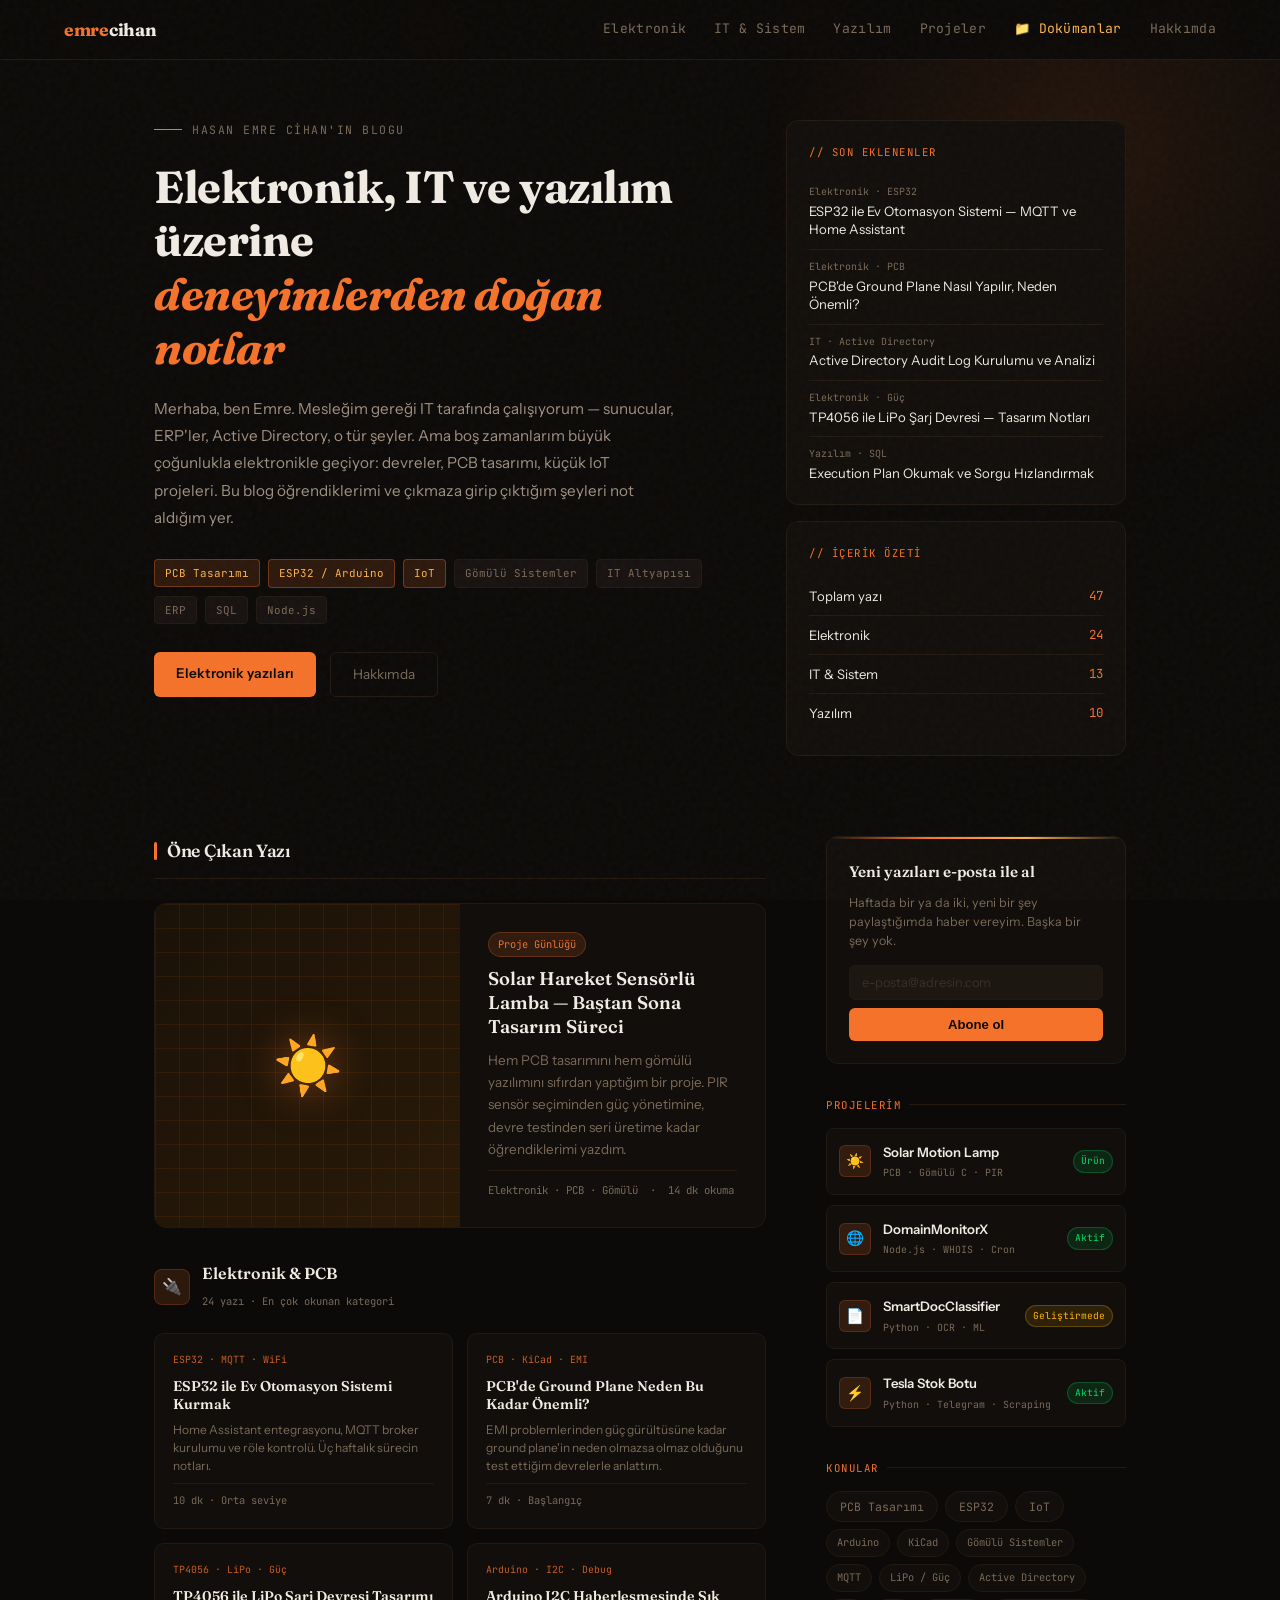
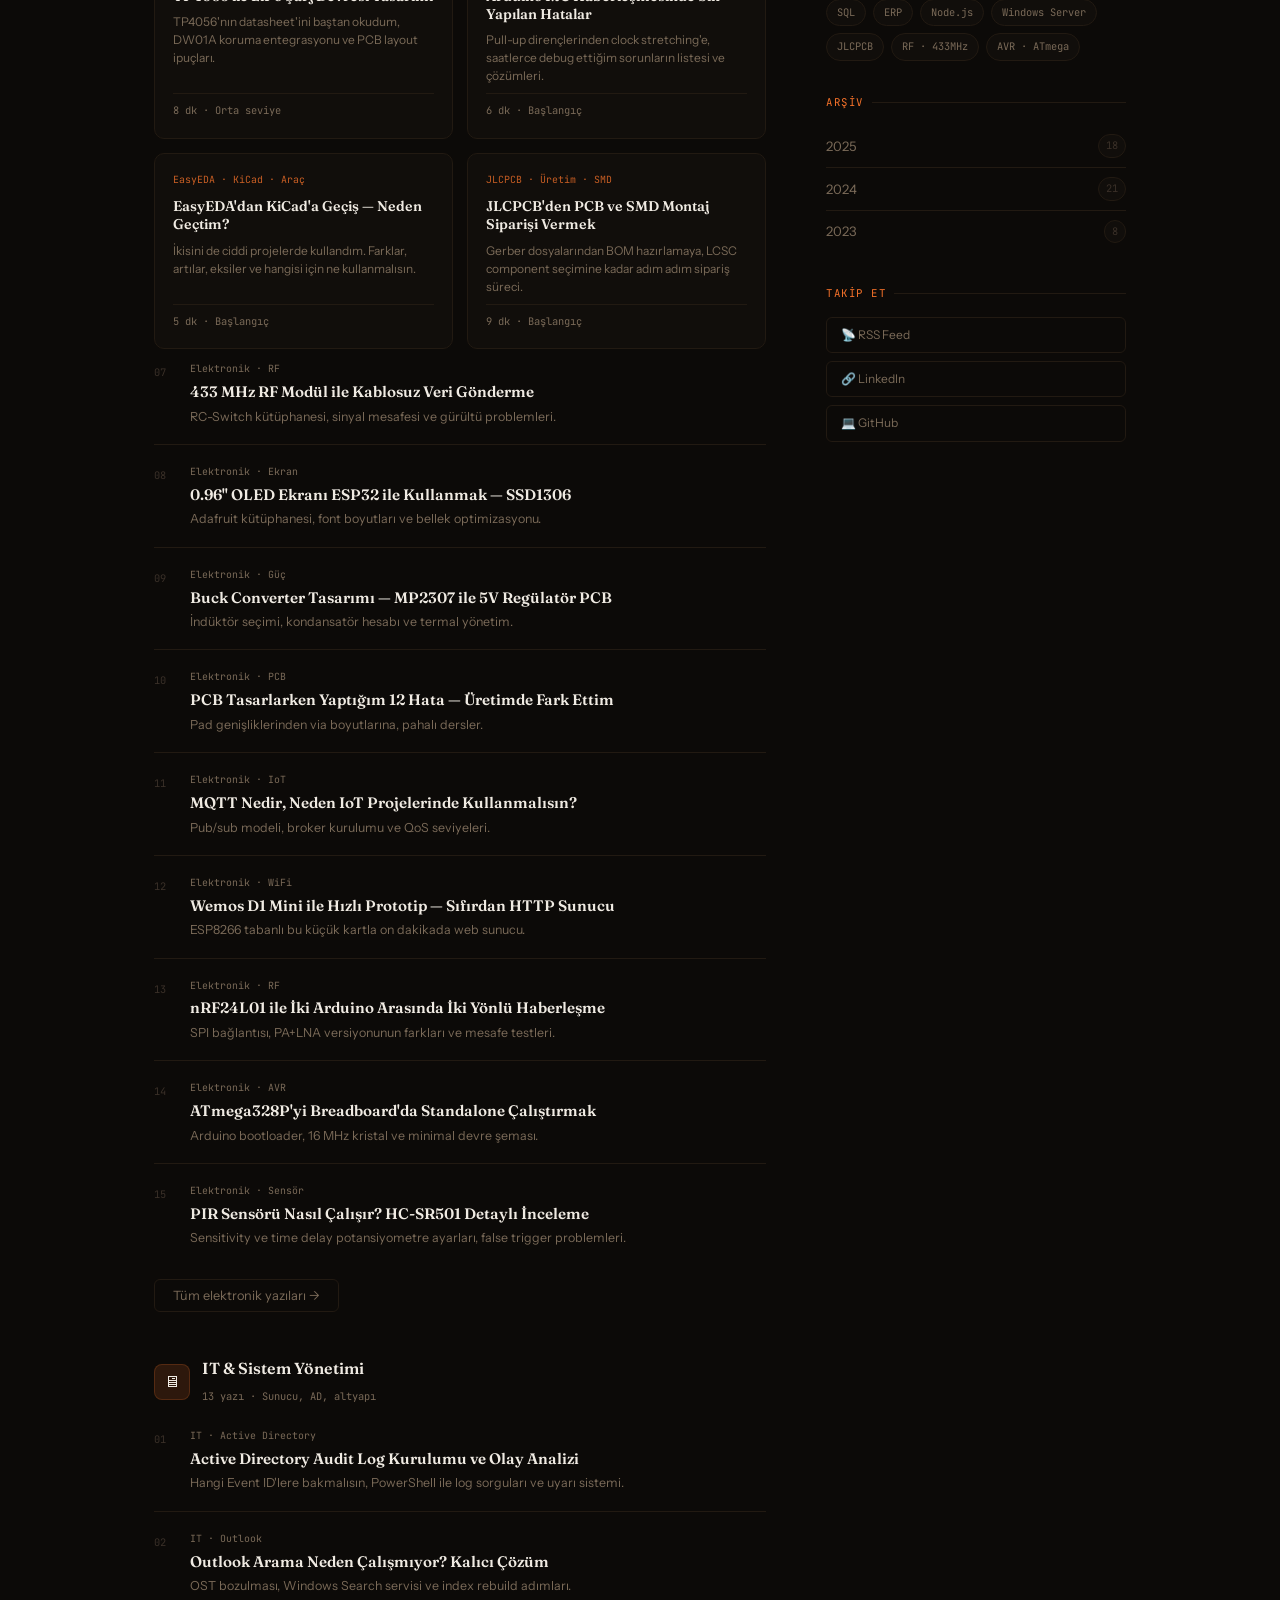
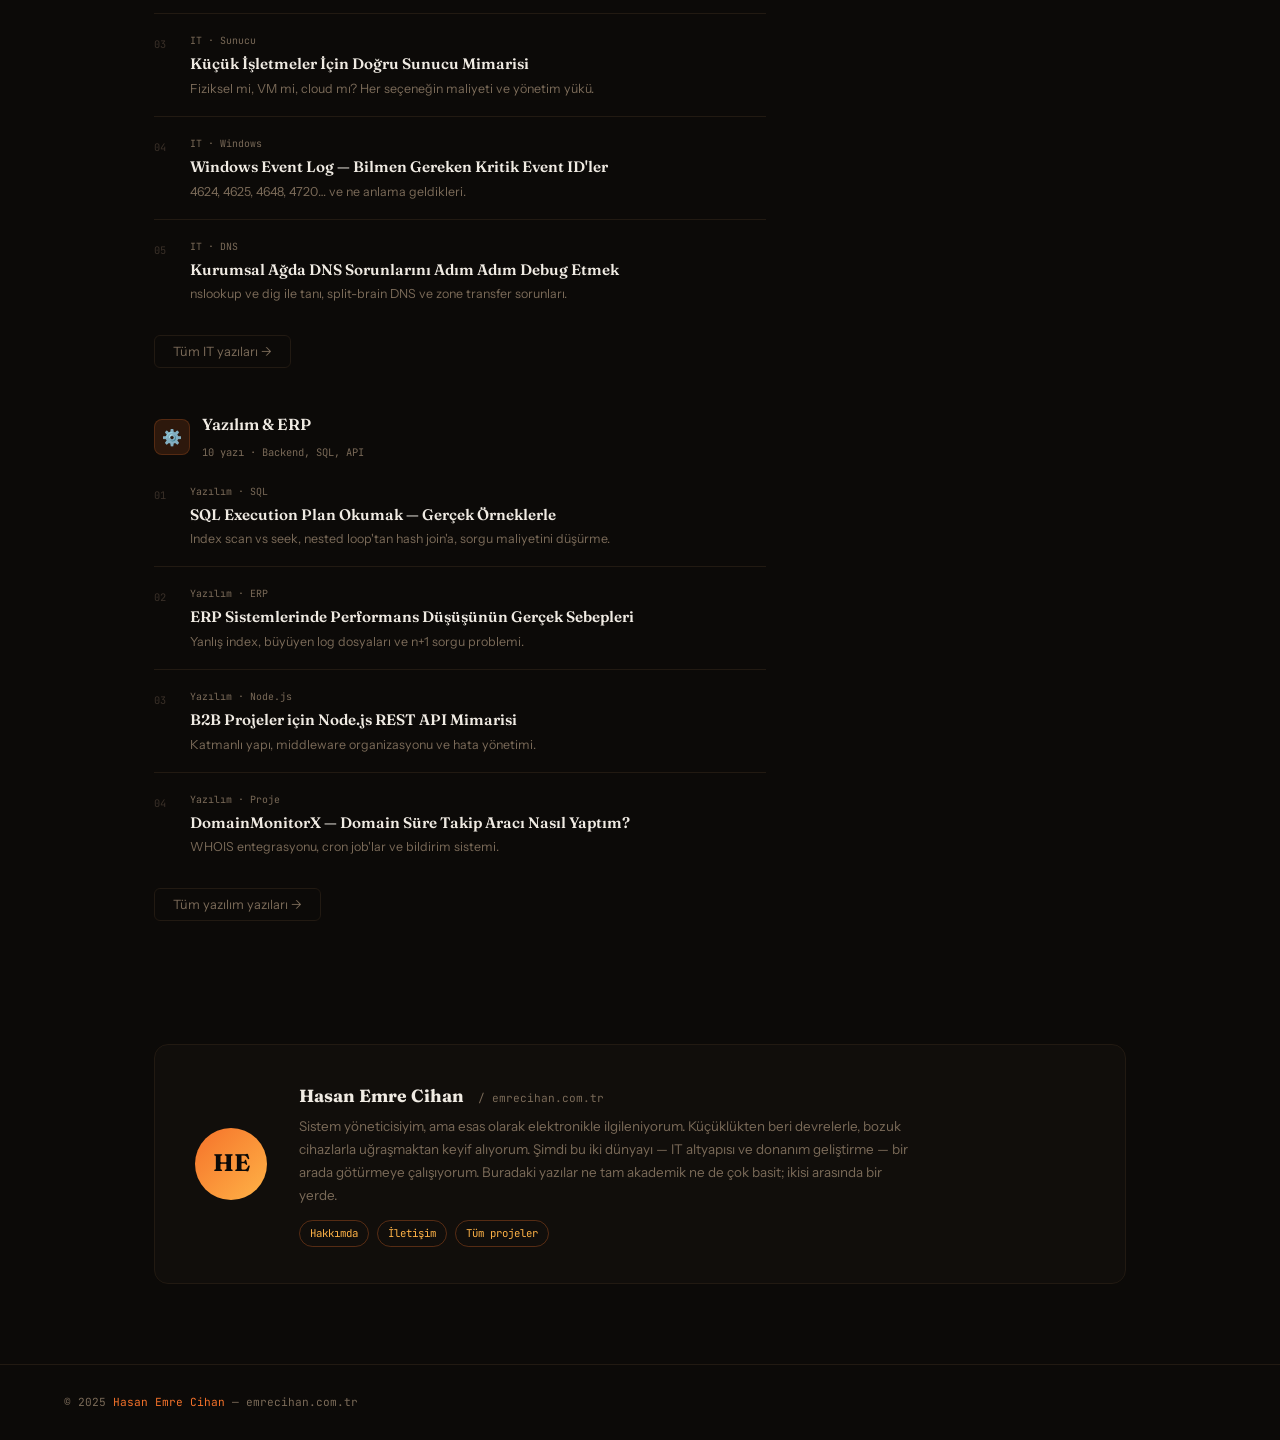
==== commit 2526dd60: "Update index.html" ====
--- a/index.html
+++ b/index.html
@@ -242,6 +242,7 @@
     <a href="/it-sistem">IT & Sistem</a>
     <a href="/yazilim">Yazılım</a>
     <a href="/projeler">Projeler</a>
+    <a href="/dokumanlar" style="color:var(--acc2)">📁 Dokümanlar</a>
     <a href="/hakkimda">Hakkımda</a>
   </div>
 </nav>
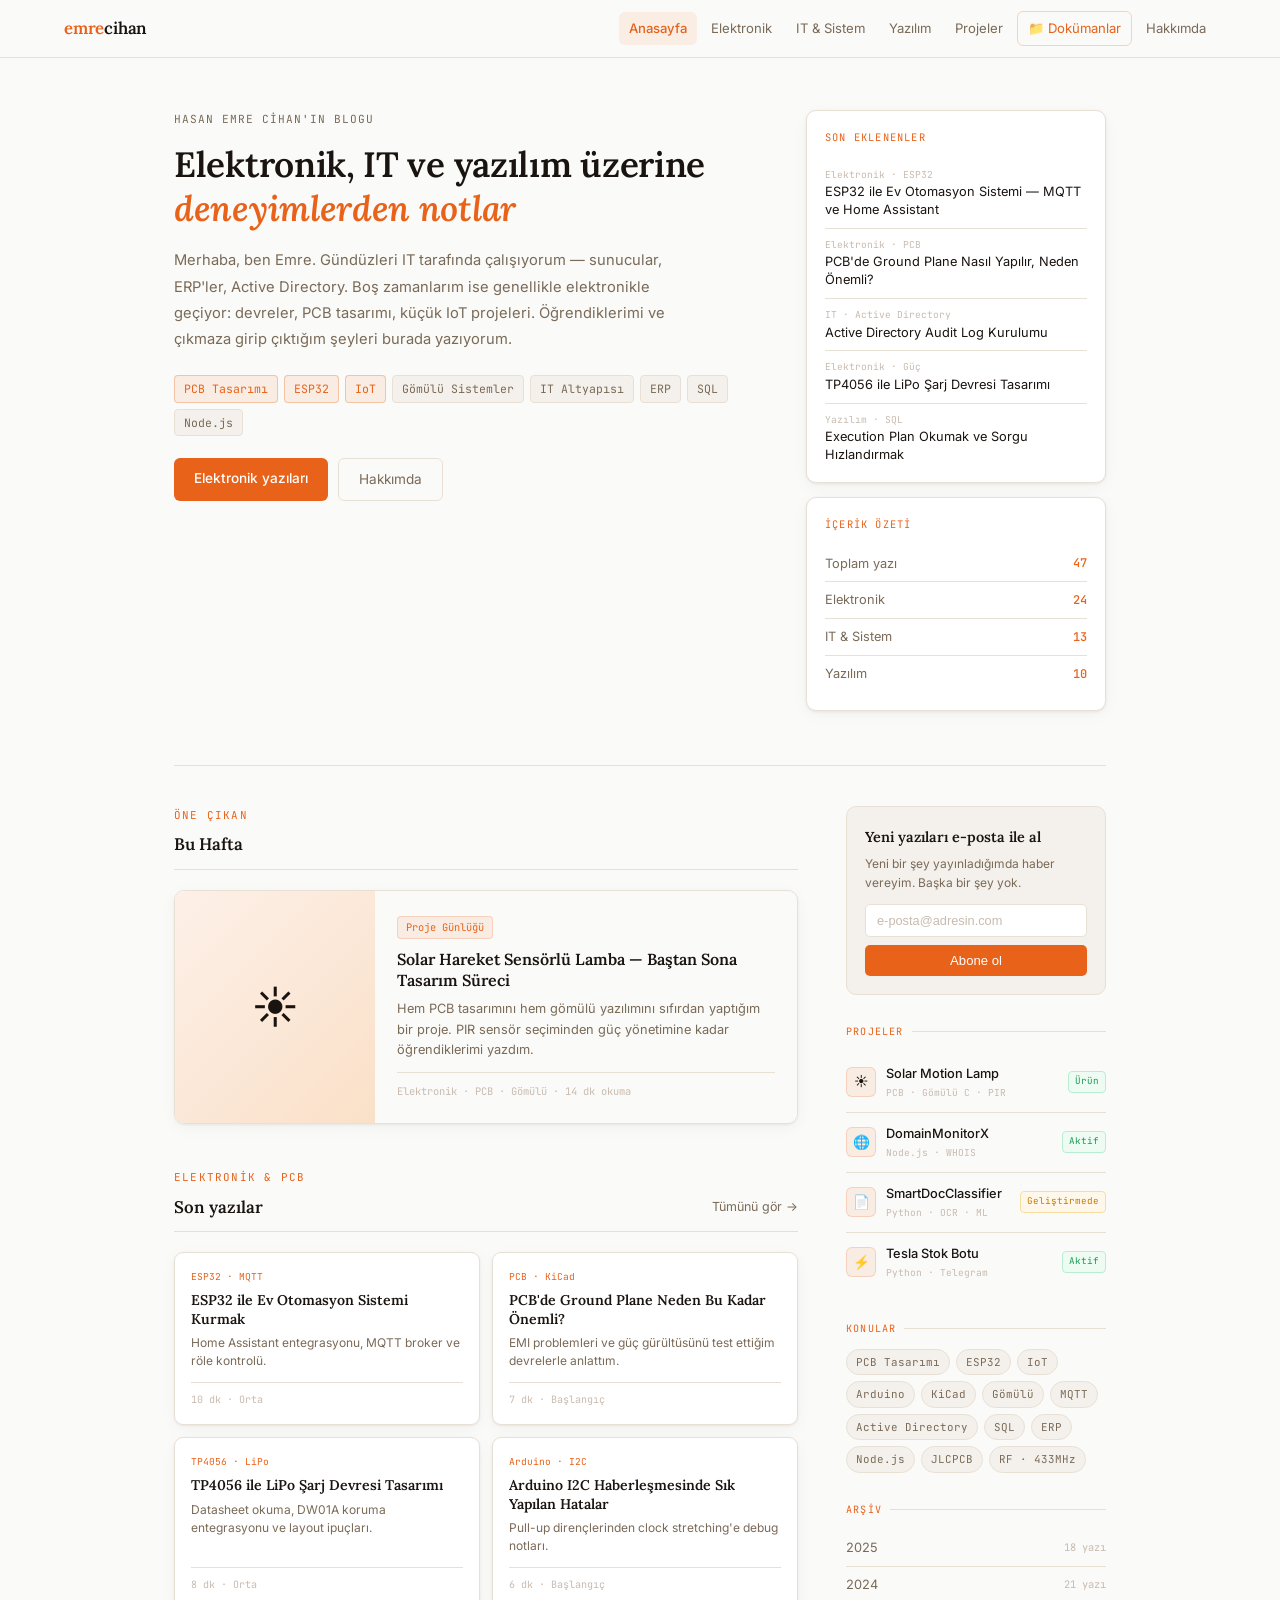
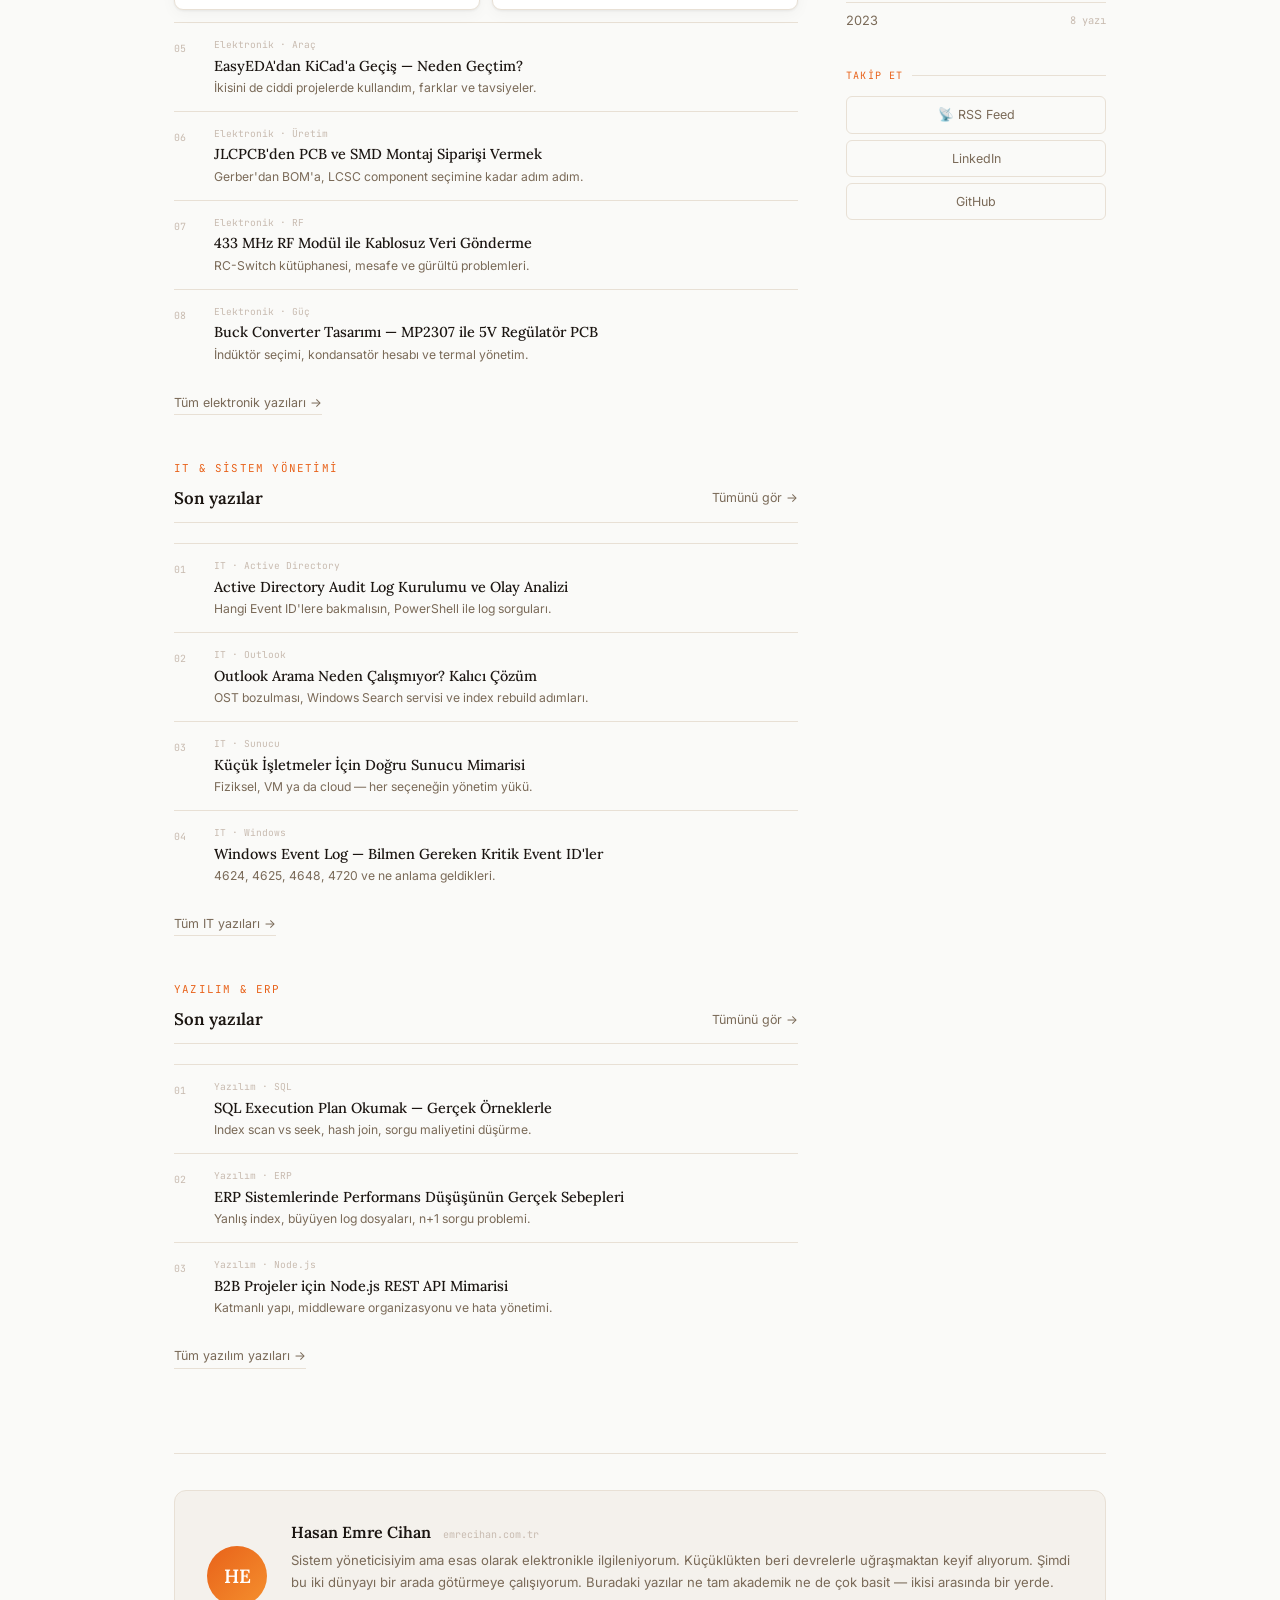
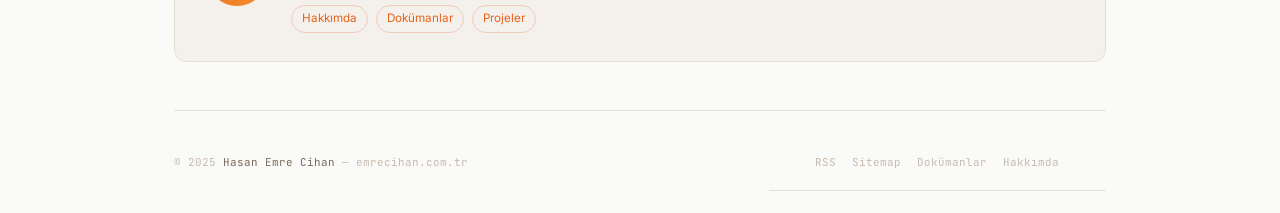
==== commit bb94d0f4: "Add files via upload" ====
--- a/index.html
+++ b/index.html
@@ -1,514 +1,395 @@
 <!DOCTYPE html>
-<html lang="tr" prefix="og: https://ogp.me/ns#">
+<html lang="tr">
 <head>
-  <meta charset="UTF-8" />
-  <meta name="viewport" content="width=device-width, initial-scale=1.0" />
-
-  <!-- PRIMARY SEO -->
+  <meta charset="UTF-8"/>
+  <meta name="viewport" content="width=device-width, initial-scale=1.0"/>
   <title>Hasan Emre Cihan – Elektronik, IT ve Yazılım Üzerine Notlar</title>
-  <meta name="description" content="Hasan Emre Cihan'ın kişisel blogu. PCB tasarımı, gömülü sistemler, IoT, IT altyapısı ve ERP üzerine deneyimlerden doğan teknik yazılar." />
-  <meta name="keywords" content="Hasan Emre Cihan, Emre Cihan, emrecihan, PCB tasarımı, gömülü sistemler, Arduino, ESP32, IoT projesi, elektronik devre, IT sistem yönetimi, Active Directory, ERP entegrasyonu, SQL optimizasyonu, Node.js" />
-  <meta name="author" content="Hasan Emre Cihan" />
-  <meta name="robots" content="index, follow, max-snippet:-1, max-image-preview:large" />
-  <link rel="canonical" href="https://emrecihan.com.tr" />
-  <meta name="theme-color" content="#0C0A08" />
-
-  <!-- OPEN GRAPH -->
-  <meta property="og:type" content="website" />
-  <meta property="og:locale" content="tr_TR" />
-  <meta property="og:url" content="https://emrecihan.com.tr" />
-  <meta property="og:site_name" content="Hasan Emre Cihan" />
-  <meta property="og:title" content="Hasan Emre Cihan – Elektronik, IT ve Yazılım Üzerine Notlar" />
-  <meta property="og:description" content="PCB tasarımı, IoT, gömülü sistemler, IT altyapısı ve yazılım üzerine teknik yazılar." />
-  <meta property="og:image" content="https://emrecihan.com.tr/og-image.jpg" />
-
-  <!-- TWITTER -->
-  <meta name="twitter:card" content="summary_large_image" />
-  <meta name="twitter:site" content="@hasanemrecihan" />
-  <meta name="twitter:title" content="Hasan Emre Cihan – Elektronik, IT ve Yazılım" />
-  <meta name="twitter:description" content="PCB tasarımı, IoT, gömülü sistemler ve yazılım üzerine teknik yazılar." />
-
-  <!-- STRUCTURED DATA – Person -->
-  <script type="application/ld+json">
-  {"@context":"https://schema.org","@type":"Person","name":"Hasan Emre Cihan","alternateName":["Emre Cihan","H. Emre Cihan","emrecihan"],"url":"https://emrecihan.com.tr","jobTitle":"Elektronik & Yazılım Geliştiricisi","description":"PCB tasarımı, gömülü sistemler, IoT, IT altyapısı ve kurumsal yazılım alanlarında çalışan geliştirici.","knowsAbout":["PCB Tasarımı","Gömülü Sistemler","IoT","Arduino","ESP32","IT Sistem Yönetimi","Active Directory","ERP","SQL","Node.js"],"sameAs":["https://linkedin.com/in/hasanemrecihan","https://github.com/hasanemrecihan"]}
-  </script>
-
-  <!-- STRUCTURED DATA – Blog -->
-  <script type="application/ld+json">
-  {"@context":"https://schema.org","@type":"Blog","name":"emrecihan.com.tr","url":"https://emrecihan.com.tr","description":"Elektronik, IT ve yazılım üzerine teknik notlar","inLanguage":"tr","author":{"@type":"Person","name":"Hasan Emre Cihan"}}
-  </script>
-
+  <meta name="description" content="Hasan Emre Cihan'ın kişisel blogu. PCB tasarımı, gömülü sistemler, IoT, IT altyapısı ve ERP üzerine teknik yazılar."/>
+  <meta name="keywords" content="Hasan Emre Cihan, Emre Cihan, emrecihan, PCB tasarımı, ESP32, IoT, gömülü sistemler, IT sistem yönetimi, Active Directory, ERP, SQL"/>
+  <meta name="author" content="Hasan Emre Cihan"/>
+  <meta name="robots" content="index, follow"/>
+  <link rel="canonical" href="https://emrecihan.com.tr"/>
+  <script type="application/ld+json">{"@context":"https://schema.org","@type":"Person","name":"Hasan Emre Cihan","alternateName":["Emre Cihan","emrecihan"],"url":"https://emrecihan.com.tr","jobTitle":"Elektronik & Yazılım Geliştiricisi","knowsAbout":["PCB Tasarımı","Gömülü Sistemler","IoT","Arduino","ESP32","IT Sistem Yönetimi","Active Directory","ERP","SQL","Node.js"],"sameAs":["https://linkedin.com/in/hasanemrecihan","https://github.com/hasanemrecihan"]}</script>
+  <script type="application/ld+json">{"@context":"https://schema.org","@type":"Blog","name":"emrecihan.com.tr","url":"https://emrecihan.com.tr","inLanguage":"tr","author":{"@type":"Person","name":"Hasan Emre Cihan"}}</script>
   <link rel="preconnect" href="https://fonts.googleapis.com">
-  <link href="https://fonts.googleapis.com/css2?family=Fraunces:ital,wght@0,400;0,600;0,700;1,400&family=JetBrains+Mono:wght@300;400;500&family=Instrument+Sans:wght@400;500;600&display=swap" rel="stylesheet">
-
+  <link href="https://fonts.googleapis.com/css2?family=Lora:ital,wght@0,400;0,500;0,600;1,400&family=JetBrains+Mono:wght@400;500&family=Inter:wght@400;500&display=swap" rel="stylesheet">
   <style>
-    :root {
-      --bg:     #0C0A08;
-      --bg2:    #131009;
-      --bg3:    #1C1710;
-      --surf:   #171210;
-      --acc:    #F5722A;
-      --acc2:   #FFB347;
-      --amber:  #FFD580;
-      --dim:    rgba(245,114,42,.14);
-      --txt:    #F0EBE3;
-      --muted:  #7A6A58;
-      --faint:  #3A3028;
-      --bord:   #221A12;
-      --card:   #110E0B;
-    }
+    :root{--bg:#FAFAF8;--bg2:#F4F1EC;--surf:#FFF;--acc:#E8621A;--acc2:#F5902E;--dim:rgba(232,98,26,.09);--txt:#1A1410;--muted:#7A6A58;--faint:#C8BBB0;--bord:#E8E0D5;--card:#FFF;--sh:0 1px 3px rgba(0,0,0,.07),0 4px 16px rgba(0,0,0,.04)}
     *,*::before,*::after{box-sizing:border-box;margin:0;padding:0}
     html{scroll-behavior:smooth}
-    body{background:var(--bg);color:var(--txt);font-family:'Instrument Sans',sans-serif;font-size:15px;line-height:1.7;overflow-x:hidden}
-    body::after{content:'';position:fixed;inset:0;background-image:url("data:image/svg+xml,%3Csvg viewBox='0 0 200 200' xmlns='http://www.w3.org/2000/svg'%3E%3Cfilter id='n'%3E%3CfeTurbulence type='fractalNoise' baseFrequency='0.85' numOctaves='4' stitchTiles='stitch'/%3E%3C/filter%3E%3Crect width='100%25' height='100%25' filter='url(%23n)' opacity='0.03'/%3E%3C/svg%3E");pointer-events:none;z-index:999}
-    .glow{position:fixed;pointer-events:none;z-index:0;border-radius:50%;background:radial-gradient(circle,rgba(245,114,42,.1) 0%,transparent 65%);width:700px;height:700px;top:-200px;right:-150px;animation:breathe 8s ease-in-out infinite alternate}
-    @keyframes breathe{from{opacity:.6}to{opacity:1}}
+    body{background:var(--bg);color:var(--txt);font-family:'Inter',sans-serif;font-size:15px;line-height:1.7;overflow-x:hidden}
 
     /* NAV */
-    nav{position:fixed;top:0;left:0;right:0;z-index:100;display:flex;align-items:center;justify-content:space-between;padding:0 clamp(20px,5%,80px);height:60px;background:rgba(12,10,8,.92);backdrop-filter:blur(16px);border-bottom:1px solid var(--bord)}
-    .nav-brand{font-family:'Fraunces',serif;font-weight:700;font-size:1.1rem;color:var(--txt);text-decoration:none;letter-spacing:-.3px}
+    nav{position:sticky;top:0;z-index:100;background:rgba(250,250,248,.95);backdrop-filter:blur(12px);border-bottom:1px solid var(--bord);display:flex;align-items:center;justify-content:space-between;padding:0 clamp(16px,5%,72px);height:58px}
+    .nav-brand{font-family:'Lora',serif;font-weight:600;font-size:1.05rem;color:var(--txt);text-decoration:none;letter-spacing:-.2px}
     .nav-brand span{color:var(--acc)}
-    .nav-links{display:flex;align-items:center;gap:28px}
-    .nav-links a{color:var(--muted);text-decoration:none;font-size:.82rem;font-family:'JetBrains Mono',monospace;transition:color .2s;letter-spacing:.3px}
-    .nav-links a:hover{color:var(--acc)}
+    .nav-links{display:flex;align-items:center;gap:4px}
+    .nav-links a{color:var(--muted);text-decoration:none;font-size:.82rem;font-family:'Inter',sans-serif;padding:5px 10px;border-radius:6px;transition:all .18s}
+    .nav-links a:hover{color:var(--txt);background:var(--bg2)}
+    .nav-links a.active{color:var(--acc);background:var(--dim);font-weight:500}
+    .nav-links .nav-docs{color:var(--acc);border:1px solid rgba(232,98,26,.25)}
+    .nav-links .nav-docs:hover{background:var(--dim)}
+    .nav-mobile{display:none;background:none;border:none;cursor:pointer;padding:6px;font-size:1.1rem;color:var(--muted)}
+    @media(max-width:640px){.nav-links{display:none}.nav-mobile{display:block}}
+
+    /* LAYOUT */
+    .wrap{max-width:1060px;margin:0 auto;padding:0 clamp(16px,5%,72px)}
 
     /* HERO */
-    .hero{position:relative;z-index:1;padding:120px clamp(20px,5%,80px) 64px;max-width:1100px;margin:0 auto;display:grid;grid-template-columns:1fr 340px;gap:60px;align-items:start}
-    .hero-eyebrow{font-family:'JetBrains Mono',monospace;font-size:.72rem;color:var(--muted);letter-spacing:1.5px;text-transform:uppercase;margin-bottom:20px;display:flex;align-items:center;gap:10px}
-    .hero-eyebrow::before{content:'';width:28px;height:1px;background:var(--acc)}
-    .hero h1{font-family:'Fraunces',serif;font-weight:700;font-size:clamp(1.9rem,3.5vw,2.8rem);line-height:1.2;letter-spacing:-.5px;margin-bottom:20px}
+    .hero{padding:52px 0 40px;border-bottom:1px solid var(--bord)}
+    .hero-inner{display:grid;grid-template-columns:1fr 300px;gap:48px;align-items:start}
+    @media(max-width:820px){.hero-inner{grid-template-columns:1fr}}
+    .hero-label{font-family:'JetBrains Mono',monospace;font-size:.7rem;color:var(--muted);letter-spacing:1px;text-transform:uppercase;margin-bottom:14px}
+    .hero h1{font-family:'Lora',serif;font-weight:600;font-size:clamp(1.6rem,3vw,2.2rem);line-height:1.25;letter-spacing:-.3px;color:var(--txt);margin-bottom:16px}
     .hero h1 em{font-style:italic;color:var(--acc)}
-    .hero-bio{font-size:.95rem;color:#A09080;line-height:1.8;max-width:520px;margin-bottom:28px}
-    .hero-tags{display:flex;flex-wrap:wrap;gap:8px;margin-bottom:28px}
-    .htag{font-family:'JetBrains Mono',monospace;font-size:.68rem;padding:4px 10px;border-radius:4px;border:1px solid var(--bord);color:var(--muted);background:var(--surf)}
-    .htag.hot{border-color:rgba(245,114,42,.35);color:var(--acc2);background:var(--dim)}
-    .hero-links{display:flex;gap:14px;flex-wrap:wrap}
-    .btn-solid{background:var(--acc);color:var(--bg);padding:10px 22px;border-radius:6px;text-decoration:none;font-size:.85rem;font-weight:600;transition:all .2s}
-    .btn-solid:hover{box-shadow:0 0 24px rgba(245,114,42,.4);transform:translateY(-1px)}
-    .btn-line{border:1px solid var(--bord);color:var(--muted);padding:10px 22px;border-radius:6px;text-decoration:none;font-size:.85rem;transition:all .2s}
-    .btn-line:hover{border-color:var(--acc);color:var(--acc)}
-
-    /* HERO SIDEBAR */
-    .hero-side{}
-    .side-card{background:var(--card);border:1px solid var(--bord);border-radius:12px;padding:22px;margin-bottom:16px}
-    .side-card-title{font-family:'JetBrains Mono',monospace;font-size:.67rem;color:var(--acc);text-transform:uppercase;letter-spacing:1.5px;margin-bottom:14px}
-    .side-post{display:block;padding:10px 0;border-bottom:1px solid var(--bord);text-decoration:none;color:var(--txt);font-size:.82rem;line-height:1.4;transition:color .2s}
-    .side-post:last-child{border-bottom:none;padding-bottom:0}
-    .side-post:hover{color:var(--acc)}
-    .side-post-cat{font-family:'JetBrains Mono',monospace;font-size:.62rem;color:var(--muted);margin-bottom:3px;display:block}
-    .side-stat-row{display:flex;justify-content:space-between;padding:8px 0;border-bottom:1px solid var(--bord);font-size:.82rem}
-    .side-stat-row:last-child{border-bottom:none}
-    .side-stat-row span:last-child{font-family:'JetBrains Mono',monospace;color:var(--acc);font-size:.78rem}
-
-    /* MAIN LAYOUT */
-    .main-wrap{position:relative;z-index:1;max-width:1100px;margin:0 auto;padding:0 clamp(20px,5%,80px) 80px;display:grid;grid-template-columns:1fr 300px;gap:60px}
-
-    /* Section headers */
-    .sec-head{display:flex;align-items:center;justify-content:space-between;margin-bottom:24px;padding-bottom:12px;border-bottom:1px solid var(--bord)}
-    .sec-head h2{font-family:'Fraunces',serif;font-weight:600;font-size:1.1rem;letter-spacing:-.3px;display:flex;align-items:center;gap:10px}
-    .sec-head h2::before{content:'';width:3px;height:18px;background:var(--acc);border-radius:2px}
-    .sec-head a{font-family:'JetBrains Mono',monospace;font-size:.68rem;color:var(--muted);text-decoration:none;transition:color .2s}
+    .hero-bio{font-size:.92rem;color:var(--muted);line-height:1.8;margin-bottom:22px;max-width:500px}
+    .hero-tags{display:flex;flex-wrap:wrap;gap:6px;margin-bottom:22px}
+    .htag{font-size:.72rem;font-family:'JetBrains Mono',monospace;padding:3px 9px;border-radius:4px;border:1px solid var(--bord);color:var(--muted);background:var(--bg2)}
+    .htag.hi{border-color:rgba(232,98,26,.3);color:var(--acc);background:var(--dim)}
+    .hero-btns{display:flex;gap:10px;flex-wrap:wrap}
+    .btn-primary{background:var(--acc);color:#fff;padding:9px 20px;border-radius:6px;text-decoration:none;font-size:.85rem;font-weight:500;transition:all .18s}
+    .btn-primary:hover{background:var(--acc2);box-shadow:0 4px 14px rgba(232,98,26,.3)}
+    .btn-ghost{border:1px solid var(--bord);color:var(--muted);padding:9px 20px;border-radius:6px;text-decoration:none;font-size:.85rem;transition:all .18s}
+    .btn-ghost:hover{border-color:var(--acc);color:var(--acc)}
+
+    /* HERO ASIDE */
+    .hero-aside{}
+    .aside-box{background:var(--card);border:1px solid var(--bord);border-radius:10px;padding:18px;box-shadow:var(--sh);margin-bottom:14px}
+    .aside-title{font-family:'JetBrains Mono',monospace;font-size:.65rem;color:var(--acc);text-transform:uppercase;letter-spacing:1.2px;margin-bottom:12px}
+    .aside-post{display:block;padding:9px 0;border-bottom:1px solid var(--bord);text-decoration:none;color:var(--txt);font-size:.8rem;line-height:1.4;transition:color .15s}
+    .aside-post:last-child{border-bottom:none;padding-bottom:0}
+    .aside-post:hover{color:var(--acc)}
+    .aside-post-cat{display:block;font-family:'JetBrains Mono',monospace;font-size:.6rem;color:var(--faint);margin-bottom:2px}
+    .aside-stat{display:flex;justify-content:space-between;align-items:center;padding:7px 0;border-bottom:1px solid var(--bord);font-size:.8rem;color:var(--muted)}
+    .aside-stat:last-child{border-bottom:none}
+    .aside-stat strong{font-family:'JetBrains Mono',monospace;font-size:.75rem;color:var(--acc);font-weight:500}
+
+    /* MAIN GRID */
+    .main-grid{display:grid;grid-template-columns:1fr 260px;gap:48px;padding:40px 0}
+    @media(max-width:820px){.main-grid{grid-template-columns:1fr}.sidebar{display:none}}
+
+    /* SECTION */
+    .sec-label{font-family:'JetBrains Mono',monospace;font-size:.68rem;color:var(--acc);text-transform:uppercase;letter-spacing:1.2px;margin-bottom:6px}
+    .sec-head{display:flex;align-items:center;justify-content:space-between;padding-bottom:10px;border-bottom:1px solid var(--bord);margin-bottom:20px}
+    .sec-head h2{font-family:'Lora',serif;font-weight:600;font-size:1.05rem;color:var(--txt)}
+    .sec-head a{font-size:.78rem;color:var(--muted);text-decoration:none;transition:color .15s}
     .sec-head a:hover{color:var(--acc)}
+    .cat-block{margin-bottom:44px}
 
     /* FEATURED */
-    .featured-post{display:grid;grid-template-columns:1fr 1fr;gap:0;background:var(--card);border:1px solid var(--bord);border-radius:12px;overflow:hidden;text-decoration:none;color:var(--txt);margin-bottom:32px;transition:border-color .25s,transform .25s}
-    .featured-post:hover{border-color:rgba(245,114,42,.4);transform:translateY(-2px)}
-    .feat-visual{background:linear-gradient(135deg,#1A1208,#2A1A08);display:flex;align-items:center;justify-content:center;min-height:220px;position:relative;overflow:hidden}
-    .feat-visual .circuit{width:100%;height:100%;position:absolute;inset:0;opacity:.15;background-image:linear-gradient(rgba(245,114,42,.6) 1px,transparent 1px),linear-gradient(90deg,rgba(245,114,42,.6) 1px,transparent 1px);background-size:24px 24px}
-    .feat-visual .big-icon{font-size:3.5rem;position:relative;z-index:1;filter:drop-shadow(0 0 20px rgba(245,114,42,.5))}
-    .feat-body{padding:28px;display:flex;flex-direction:column;gap:10px}
-    .feat-label{display:inline-flex;align-items:center;gap:6px;font-family:'JetBrains Mono',monospace;font-size:.65rem;color:var(--acc);background:var(--dim);border:1px solid rgba(245,114,42,.25);padding:3px 9px;border-radius:100px;align-self:flex-start}
-    .feat-body h3{font-family:'Fraunces',serif;font-weight:600;font-size:1.15rem;line-height:1.3}
-    .feat-body p{font-size:.84rem;color:var(--muted);line-height:1.65;flex:1}
-    .feat-meta{display:flex;align-items:center;gap:12px;font-family:'JetBrains Mono',monospace;font-size:.67rem;color:var(--faint);padding-top:10px;border-top:1px solid var(--bord)}
-    .feat-meta span{color:var(--muted)}
-
-    /* CAT SECTION */
-    .cat-section{margin-bottom:48px}
-    .cat-header{display:flex;align-items:center;gap:12px;margin-bottom:20px}
-    .cat-icon-wrap{width:36px;height:36px;border-radius:8px;background:var(--dim);border:1px solid rgba(245,114,42,.2);display:flex;align-items:center;justify-content:center;font-size:1rem;flex-shrink:0}
-    .cat-header-text h3{font-family:'Fraunces',serif;font-weight:600;font-size:1rem}
-    .cat-header-text span{font-family:'JetBrains Mono',monospace;font-size:.65rem;color:var(--muted)}
+    .featured{display:grid;grid-template-columns:200px 1fr;gap:0;border:1px solid var(--bord);border-radius:10px;overflow:hidden;text-decoration:none;color:var(--txt);margin-bottom:28px;box-shadow:var(--sh);transition:all .2s}
+    .featured:hover{border-color:rgba(232,98,26,.35);box-shadow:0 4px 20px rgba(0,0,0,.1)}
+    .feat-thumb{background:linear-gradient(135deg,#FDF0E8,#FAE0C8);display:flex;align-items:center;justify-content:center;font-size:2.8rem}
+    .feat-body{padding:22px}
+    .feat-badge{display:inline-block;font-size:.65rem;font-family:'JetBrains Mono',monospace;color:var(--acc);background:var(--dim);border:1px solid rgba(232,98,26,.2);padding:2px 8px;border-radius:4px;margin-bottom:10px}
+    .feat-body h3{font-family:'Lora',serif;font-weight:600;font-size:1rem;line-height:1.3;margin-bottom:8px}
+    .feat-body p{font-size:.8rem;color:var(--muted);line-height:1.6}
+    .feat-meta{font-family:'JetBrains Mono',monospace;font-size:.65rem;color:var(--faint);margin-top:12px;padding-top:10px;border-top:1px solid var(--bord)}
+    @media(max-width:600px){.featured{grid-template-columns:1fr}.feat-thumb{min-height:120px}}
 
     /* CARD GRID */
-    .card-grid{display:grid;grid-template-columns:1fr 1fr;gap:14px;margin-bottom:12px}
-    .mini-card{background:var(--card);border:1px solid var(--bord);border-radius:10px;padding:18px;text-decoration:none;color:var(--txt);transition:all .2s;display:flex;flex-direction:column;gap:8px}
-    .mini-card:hover{border-color:rgba(245,114,42,.3);transform:translateY(-2px)}
-    .mini-card-tag{font-family:'JetBrains Mono',monospace;font-size:.62rem;color:var(--acc);opacity:.8}
-    .mini-card-title{font-family:'Fraunces',serif;font-weight:600;font-size:.88rem;line-height:1.3}
-    .mini-card-desc{font-size:.75rem;color:var(--muted);line-height:1.5}
-    .mini-card-read{font-family:'JetBrains Mono',monospace;font-size:.65rem;color:var(--muted);margin-top:auto;padding-top:8px;border-top:1px solid var(--bord)}
+    .card-grid{display:grid;grid-template-columns:1fr 1fr;gap:12px;margin-bottom:12px}
+    @media(max-width:600px){.card-grid{grid-template-columns:1fr}}
+    .card{background:var(--card);border:1px solid var(--bord);border-radius:9px;padding:16px;text-decoration:none;color:var(--txt);box-shadow:var(--sh);transition:all .18s;display:flex;flex-direction:column;gap:6px}
+    .card:hover{border-color:rgba(232,98,26,.3);box-shadow:0 4px 18px rgba(0,0,0,.09);transform:translateY(-1px)}
+    .card-tag{font-family:'JetBrains Mono',monospace;font-size:.6rem;color:var(--acc)}
+    .card-title{font-family:'Lora',serif;font-weight:600;font-size:.88rem;line-height:1.3}
+    .card-desc{font-size:.75rem;color:var(--muted);line-height:1.5;flex:1}
+    .card-read{font-family:'JetBrains Mono',monospace;font-size:.63rem;color:var(--faint);margin-top:6px;padding-top:8px;border-top:1px solid var(--bord)}
 
     /* POST LIST */
-    .post-list{display:flex;flex-direction:column;gap:1px}
-    .post-item{display:grid;grid-template-columns:auto 1fr auto;gap:16px;align-items:start;padding:18px 0;border-bottom:1px solid var(--bord);text-decoration:none;color:var(--txt);transition:all .2s}
-    .post-item:first-child{padding-top:0}
-    .post-item:last-child{border-bottom:none}
-    .post-item:hover .post-item-title{color:var(--acc)}
-    .post-item:hover .pi-arrow{opacity:1;transform:translateX(0)}
-    .post-num{font-family:'JetBrains Mono',monospace;font-size:.65rem;color:var(--faint);padding-top:3px;min-width:20px}
-    .post-item-cat{font-family:'JetBrains Mono',monospace;font-size:.62rem;color:var(--muted);margin-bottom:4px;display:block}
-    .post-item-title{font-family:'Fraunces',serif;font-weight:600;font-size:.95rem;line-height:1.35;margin-bottom:4px;transition:color .2s}
-    .post-item-excerpt{font-size:.78rem;color:var(--muted);line-height:1.55}
-    .pi-arrow{font-size:.8rem;color:var(--acc);opacity:0;transform:translateX(-6px);transition:all .2s;padding-top:3px}
+    .post-list{border-top:1px solid var(--bord)}
+    .post-row{display:grid;grid-template-columns:28px 1fr 16px;gap:12px;align-items:start;padding:14px 0;border-bottom:1px solid var(--bord);text-decoration:none;color:var(--txt);transition:all .15s}
+    .post-row:last-child{border-bottom:none}
+    .post-row:hover .pr-title{color:var(--acc)}
+    .post-row:hover .pr-arr{opacity:1;transform:translateX(0)}
+    .pr-n{font-family:'JetBrains Mono',monospace;font-size:.62rem;color:var(--faint);padding-top:4px}
+    .pr-cat{font-family:'JetBrains Mono',monospace;font-size:.6rem;color:var(--faint);margin-bottom:3px}
+    .pr-title{font-family:'Lora',serif;font-weight:500;font-size:.9rem;line-height:1.35;margin-bottom:3px;transition:color .15s}
+    .pr-excerpt{font-size:.76rem;color:var(--muted);line-height:1.5}
+    .pr-arr{font-size:.75rem;color:var(--acc);opacity:0;transform:translateX(-4px);transition:all .15s;padding-top:4px}
+
+    /* MORE LINK */
+    .more-link{display:inline-block;margin-top:14px;font-size:.78rem;color:var(--muted);text-decoration:none;border-bottom:1px solid var(--bord);padding-bottom:1px;transition:all .15s}
+    .more-link:hover{color:var(--acc);border-color:var(--acc)}
 
     /* SIDEBAR */
-    .side-section{margin-bottom:32px}
-    .side-title{font-family:'JetBrains Mono',monospace;font-size:.67rem;color:var(--acc);text-transform:uppercase;letter-spacing:1.5px;margin-bottom:14px;display:flex;align-items:center;gap:8px}
-    .side-title::after{content:'';flex:1;height:1px;background:var(--bord)}
-    .tag-cloud{display:flex;flex-wrap:wrap;gap:7px}
-    .tag-pill{font-family:'JetBrains Mono',monospace;font-size:.65rem;padding:4px 10px;border-radius:100px;border:1px solid var(--bord);color:var(--muted);text-decoration:none;transition:all .2s;background:var(--card)}
-    .tag-pill:hover{border-color:var(--acc);color:var(--acc)}
-    .tag-pill.big{font-size:.72rem;padding:5px 13px}
-    .archive-list{list-style:none}
-    .archive-item{display:flex;align-items:center;justify-content:space-between;padding:9px 0;border-bottom:1px solid var(--bord);font-size:.82rem}
-    .archive-item:last-child{border-bottom:none}
-    .archive-item a{color:var(--muted);text-decoration:none;transition:color .2s}
-    .archive-item a:hover{color:var(--acc)}
-    .archive-count{font-family:'JetBrains Mono',monospace;font-size:.65rem;color:var(--faint);background:var(--card);border:1px solid var(--bord);padding:2px 7px;border-radius:100px}
-
-    /* NEWSLETTER */
-    .newsletter-mini{background:var(--card);border:1px solid var(--bord);border-radius:12px;padding:22px;position:relative;overflow:hidden}
-    .newsletter-mini::before{content:'';position:absolute;top:0;left:0;right:0;height:2px;background:linear-gradient(90deg,transparent,var(--acc),var(--acc2),transparent)}
-    .newsletter-mini h3{font-family:'Fraunces',serif;font-weight:600;font-size:.95rem;margin-bottom:8px}
-    .newsletter-mini p{font-size:.78rem;color:var(--muted);line-height:1.55;margin-bottom:14px}
-    .nl-row{display:flex;flex-direction:column;gap:8px}
-    .nl-row input{background:var(--bg3);border:1px solid var(--bord);border-radius:6px;padding:9px 12px;color:var(--txt);font-family:'Instrument Sans',sans-serif;font-size:.8rem;outline:none;transition:border .2s}
-    .nl-row input:focus{border-color:var(--acc)}
-    .nl-row input::placeholder{color:var(--faint)}
-    .nl-row button{background:var(--acc);color:var(--bg);border:none;padding:9px;border-radius:6px;font-weight:600;font-size:.82rem;cursor:pointer;transition:opacity .2s}
-    .nl-row button:hover{opacity:.9}
-
-    /* PROJECTS */
-    .project-list{display:flex;flex-direction:column;gap:10px}
-    .proj-chip{display:flex;align-items:center;gap:12px;background:var(--card);border:1px solid var(--bord);border-radius:8px;padding:12px;text-decoration:none;color:var(--txt);transition:all .2s}
-    .proj-chip:hover{border-color:rgba(245,114,42,.3)}
-    .proj-chip-icon{width:32px;height:32px;border-radius:6px;background:var(--dim);border:1px solid rgba(245,114,42,.2);display:flex;align-items:center;justify-content:center;font-size:.9rem;flex-shrink:0}
-    .proj-chip-name{font-size:.82rem;font-weight:600;margin-bottom:2px}
-    .proj-chip-sub{font-family:'JetBrains Mono',monospace;font-size:.62rem;color:var(--muted)}
-    .proj-chip-status{margin-left:auto;font-family:'JetBrains Mono',monospace;font-size:.6rem;padding:2px 7px;border-radius:100px;flex-shrink:0}
-    .st-live{background:rgba(0,220,100,.12);color:#00DC64;border:1px solid rgba(0,220,100,.25)}
-    .st-wip{background:rgba(255,180,0,.12);color:#FFB400;border:1px solid rgba(255,180,0,.25)}
+    .sidebar{}
+    .sb-section{margin-bottom:28px}
+    .sb-title{font-family:'JetBrains Mono',monospace;font-size:.63rem;color:var(--acc);text-transform:uppercase;letter-spacing:1.2px;margin-bottom:12px;display:flex;align-items:center;gap:8px}
+    .sb-title::after{content:'';flex:1;height:1px;background:var(--bord)}
+
+    /* Newsletter */
+    .nl-box{background:var(--bg2);border:1px solid var(--bord);border-radius:10px;padding:18px}
+    .nl-box h3{font-family:'Lora',serif;font-weight:600;font-size:.9rem;margin-bottom:6px}
+    .nl-box p{font-size:.75rem;color:var(--muted);line-height:1.55;margin-bottom:12px}
+    .nl-box input{width:100%;background:#fff;border:1px solid var(--bord);border-radius:5px;padding:8px 11px;font-size:.8rem;color:var(--txt);outline:none;margin-bottom:8px;transition:border .15s}
+    .nl-box input:focus{border-color:var(--acc)}
+    .nl-box input::placeholder{color:var(--faint)}
+    .nl-box button{width:100%;background:var(--acc);color:#fff;border:none;padding:8px;border-radius:5px;font-size:.82rem;font-weight:500;cursor:pointer;transition:background .15s}
+    .nl-box button:hover{background:var(--acc2)}
+
+    /* Tags */
+    .tag-cloud{display:flex;flex-wrap:wrap;gap:6px}
+    .tag{font-size:.68rem;font-family:'JetBrains Mono',monospace;padding:3px 9px;border-radius:100px;border:1px solid var(--bord);color:var(--muted);text-decoration:none;background:var(--bg2);transition:all .15s}
+    .tag:hover{border-color:var(--acc);color:var(--acc);background:var(--dim)}
+
+    /* Projects */
+    .proj-item{display:flex;align-items:center;gap:10px;padding:10px 0;border-bottom:1px solid var(--bord);text-decoration:none;color:var(--txt);transition:color .15s}
+    .proj-item:last-child{border-bottom:none}
+    .proj-item:hover{color:var(--acc)}
+    .proj-icon{width:30px;height:30px;border-radius:6px;background:var(--dim);border:1px solid rgba(232,98,26,.2);display:flex;align-items:center;justify-content:center;font-size:.85rem;flex-shrink:0}
+    .proj-name{font-size:.8rem;font-weight:500;margin-bottom:1px}
+    .proj-tech{font-family:'JetBrains Mono',monospace;font-size:.6rem;color:var(--faint)}
+    .proj-status{margin-left:auto;font-family:'JetBrains Mono',monospace;font-size:.58rem;padding:2px 6px;border-radius:4px;flex-shrink:0}
+    .s-live{background:#EDFBF3;color:#1A9C52;border:1px solid #B8EDD1}
+    .s-wip{background:#FFF8EA;color:#C47A00;border:1px solid #F5DFA0}
+
+    /* Archive */
+    .arch-row{display:flex;justify-content:space-between;align-items:center;padding:7px 0;border-bottom:1px solid var(--bord);font-size:.8rem}
+    .arch-row:last-child{border-bottom:none}
+    .arch-row a{color:var(--muted);text-decoration:none;transition:color .15s}
+    .arch-row a:hover{color:var(--acc)}
+    .arch-n{font-family:'JetBrains Mono',monospace;font-size:.65rem;color:var(--faint)}
 
     /* ABOUT */
-    .about-strip{position:relative;z-index:1;max-width:1100px;margin:0 auto;padding:0 clamp(20px,5%,80px) 80px}
-    .about-inner{background:var(--card);border:1px solid var(--bord);border-radius:14px;padding:36px 40px;display:grid;grid-template-columns:auto 1fr;gap:32px;align-items:center}
-    .about-avatar{width:72px;height:72px;border-radius:50%;background:linear-gradient(135deg,var(--acc),var(--acc2));display:flex;align-items:center;justify-content:center;font-family:'Fraunces',serif;font-weight:700;font-size:1.5rem;color:var(--bg);flex-shrink:0}
-    .about-text h2{font-family:'Fraunces',serif;font-weight:700;font-size:1.1rem;margin-bottom:4px}
-    .about-text h2 small{font-family:'JetBrains Mono',monospace;font-weight:400;font-size:.7rem;color:var(--muted);margin-left:10px}
-    .about-text p{font-size:.84rem;color:var(--muted);line-height:1.7;max-width:620px;margin-bottom:14px}
-    .about-pills{display:flex;gap:8px;flex-wrap:wrap}
-    .about-pill{font-family:'JetBrains Mono',monospace;font-size:.67rem;padding:3px 10px;border-radius:100px;border:1px solid rgba(245,114,42,.3);color:var(--acc2);text-decoration:none;transition:all .2s}
-    .about-pill:hover{background:var(--dim)}
+    .about-strip{border-top:1px solid var(--bord);padding:36px 0 48px}
+    .about-inner{background:var(--bg2);border:1px solid var(--bord);border-radius:12px;padding:28px 32px;display:grid;grid-template-columns:auto 1fr;gap:24px;align-items:center}
+    @media(max-width:600px){.about-inner{grid-template-columns:1fr;text-align:center}}
+    .about-av{width:60px;height:60px;border-radius:50%;background:linear-gradient(135deg,var(--acc),var(--acc2));display:flex;align-items:center;justify-content:center;font-family:'Lora',serif;font-weight:600;font-size:1.2rem;color:#fff;flex-shrink:0}
+    .about-text h2{font-family:'Lora',serif;font-weight:600;font-size:1rem;margin-bottom:3px}
+    .about-text h2 small{font-family:'JetBrains Mono',monospace;font-size:.63rem;color:var(--faint);font-weight:400;margin-left:8px}
+    .about-text p{font-size:.82rem;color:var(--muted);line-height:1.7;margin-bottom:12px}
+    .about-links{display:flex;gap:8px;flex-wrap:wrap}
+    .about-link{font-size:.73rem;color:var(--acc);text-decoration:none;border:1px solid rgba(232,98,26,.25);padding:3px 10px;border-radius:100px;transition:all .15s}
+    .about-link:hover{background:var(--dim)}
 
     /* FOOTER */
-    footer{position:relative;z-index:1;border-top:1px solid var(--bord);padding:28px clamp(20px,5%,80px);display:flex;align-items:center;justify-content:space-between;flex-wrap:wrap;gap:12px}
-    footer p{font-family:'JetBrains Mono',monospace;font-size:.7rem;color:var(--muted)}
-    footer p a{color:var(--acc);text-decoration:none}
-    .footer-nav{display:flex;gap:20px}
-    .footer-nav a{font-family:'JetBrains Mono',monospace;font-size:.7rem;color:var(--muted);text-decoration:none;transition:color .2s}
-    .footer-nav a:hover{color:var(--acc)}
-
-    /* Animations */
-    @keyframes fadeUp{from{opacity:0;transform:translateY(16px)}to{opacity:1;transform:translateY(0)}}
-    .f1{animation:fadeUp .6s .05s ease both}
-    .f2{animation:fadeUp .6s .15s ease both}
-    .f3{animation:fadeUp .6s .25s ease both}
-    .f4{animation:fadeUp .6s .35s ease both}
-
-    /* Responsive */
-    @media(max-width:900px){
-      .hero{grid-template-columns:1fr}
-      .hero-side{display:none}
-      .main-wrap{grid-template-columns:1fr}
-      .side-col{display:none}
-      .featured-post{grid-template-columns:1fr}
-      .feat-visual{min-height:140px}
-      .about-inner{grid-template-columns:1fr}
-      .card-grid{grid-template-columns:1fr}
-    }
-    @media(max-width:600px){.nav-links{display:none}}
-    .sr-only{position:absolute;width:1px;height:1px;padding:0;margin:-1px;overflow:hidden;clip:rect(0,0,0,0);white-space:nowrap;border:0}
+    footer{border-top:1px solid var(--bord);padding:22px 0;display:flex;align-items:center;justify-content:space-between;flex-wrap:wrap;gap:10px}
+    footer p{font-family:'JetBrains Mono',monospace;font-size:.68rem;color:var(--faint)}
+    footer p a{color:var(--muted);text-decoration:none}
+    footer p a:hover{color:var(--acc)}
+    .foot-links{display:flex;gap:16px}
+    .foot-links a{font-family:'JetBrains Mono',monospace;font-size:.68rem;color:var(--faint);text-decoration:none;transition:color .15s}
+    .foot-links a:hover{color:var(--acc)}
+
+    @keyframes fadeUp{from{opacity:0;transform:translateY(12px)}to{opacity:1;transform:translateY(0)}}
+    .f1{animation:fadeUp .5s .05s ease both}
+    .f2{animation:fadeUp .5s .12s ease both}
+    .f3{animation:fadeUp .5s .2s ease both}
   </style>
 </head>
 <body>
-<div class="glow" aria-hidden="true"></div>
 
 <!-- NAV -->
 <nav role="navigation" aria-label="Ana menü">
-  <a href="/" class="nav-brand"><span>emre</span>cihan</a>
+  <a href="index.html" class="nav-brand"><span>emre</span>cihan</a>
   <div class="nav-links">
-    <a href="/elektronik">Elektronik</a>
-    <a href="/it-sistem">IT & Sistem</a>
-    <a href="/yazilim">Yazılım</a>
-    <a href="/projeler">Projeler</a>
-    <a href="/dokumanlar" style="color:var(--acc2)">📁 Dokümanlar</a>
-    <a href="/hakkimda">Hakkımda</a>
+    <a href="index.html" class="active">Anasayfa</a>
+    <a href="elektronik.html">Elektronik</a>
+    <a href="it-sistem.html">IT & Sistem</a>
+    <a href="yazilim.html">Yazılım</a>
+    <a href="projeler.html">Projeler</a>
+    <a href="dokumanlar.html" class="nav-docs">📁 Dokümanlar</a>
+    <a href="hakkimda.html">Hakkımda</a>
   </div>
+  <button class="nav-mobile" onclick="toggleMenu()" aria-label="Menü">☰</button>
 </nav>
 
-<!-- HERO -->
-<header class="hero" role="banner">
-  <div>
-    <div class="hero-eyebrow f1">Hasan Emre Cihan'ın blogu</div>
-    <h1 class="f2">Elektronik, IT ve yazılım üzerine<br><em>deneyimlerden doğan notlar</em></h1>
-    <p class="hero-bio f3">Merhaba, ben Emre. Mesleğim gereği IT tarafında çalışıyorum — sunucular, ERP'ler, Active Directory, o tür şeyler. Ama boş zamanlarım büyük çoğunlukla elektronikle geçiyor: devreler, PCB tasarımı, küçük IoT projeleri. Bu blog öğrendiklerimi ve çıkmaza girip çıktığım şeyleri not aldığım yer.</p>
-    <div class="hero-tags f3">
-      <span class="htag hot">PCB Tasarımı</span>
-      <span class="htag hot">ESP32 / Arduino</span>
-      <span class="htag hot">IoT</span>
-      <span class="htag">Gömülü Sistemler</span>
-      <span class="htag">IT Altyapısı</span>
-      <span class="htag">ERP</span>
-      <span class="htag">SQL</span>
-      <span class="htag">Node.js</span>
+<div class="wrap">
+
+  <!-- HERO -->
+  <header class="hero" role="banner">
+    <div class="hero-inner">
+      <div>
+        <div class="hero-label f1">Hasan Emre Cihan'ın blogu</div>
+        <h1 class="f2">Elektronik, IT ve yazılım üzerine<br><em>deneyimlerden notlar</em></h1>
+        <p class="hero-bio f2">Merhaba, ben Emre. Gündüzleri IT tarafında çalışıyorum — sunucular, ERP'ler, Active Directory. Boş zamanlarım ise genellikle elektronikle geçiyor: devreler, PCB tasarımı, küçük IoT projeleri. Öğrendiklerimi ve çıkmaza girip çıktığım şeyleri burada yazıyorum.</p>
+        <div class="hero-tags f3">
+          <span class="htag hi">PCB Tasarımı</span>
+          <span class="htag hi">ESP32</span>
+          <span class="htag hi">IoT</span>
+          <span class="htag">Gömülü Sistemler</span>
+          <span class="htag">IT Altyapısı</span>
+          <span class="htag">ERP</span>
+          <span class="htag">SQL</span>
+          <span class="htag">Node.js</span>
+        </div>
+        <div class="hero-btns f3">
+          <a href="elektronik.html" class="btn-primary">Elektronik yazıları</a>
+          <a href="hakkimda.html" class="btn-ghost">Hakkımda</a>
+        </div>
+      </div>
+      <aside aria-label="Son yazılar">
+        <div class="aside-box">
+          <div class="aside-title">Son eklenenler</div>
+          <a href="#" class="aside-post"><span class="aside-post-cat">Elektronik · ESP32</span>ESP32 ile Ev Otomasyon Sistemi — MQTT ve Home Assistant</a>
+          <a href="#" class="aside-post"><span class="aside-post-cat">Elektronik · PCB</span>PCB'de Ground Plane Nasıl Yapılır, Neden Önemli?</a>
+          <a href="#" class="aside-post"><span class="aside-post-cat">IT · Active Directory</span>Active Directory Audit Log Kurulumu</a>
+          <a href="#" class="aside-post"><span class="aside-post-cat">Elektronik · Güç</span>TP4056 ile LiPo Şarj Devresi Tasarımı</a>
+          <a href="#" class="aside-post"><span class="aside-post-cat">Yazılım · SQL</span>Execution Plan Okumak ve Sorgu Hızlandırmak</a>
+        </div>
+        <div class="aside-box">
+          <div class="aside-title">İçerik özeti</div>
+          <div class="aside-stat"><span>Toplam yazı</span><strong>47</strong></div>
+          <div class="aside-stat"><span>Elektronik</span><strong>24</strong></div>
+          <div class="aside-stat"><span>IT & Sistem</span><strong>13</strong></div>
+          <div class="aside-stat"><span>Yazılım</span><strong>10</strong></div>
+        </div>
+      </aside>
     </div>
-    <div class="hero-links f4">
-      <a href="/elektronik" class="btn-solid">Elektronik yazıları</a>
-      <a href="/hakkimda" class="btn-line">Hakkımda</a>
+  </header>
+
+  <!-- MAIN -->
+  <div class="main-grid">
+    <main role="main">
+
+      <!-- ÖNE ÇIKAN -->
+      <div class="cat-block">
+        <div class="sec-label">Öne çıkan</div>
+        <div class="sec-head"><h2>Bu Hafta</h2></div>
+        <a href="#" class="featured">
+          <div class="feat-thumb">☀️</div>
+          <div class="feat-body">
+            <span class="feat-badge">Proje Günlüğü</span>
+            <h3>Solar Hareket Sensörlü Lamba — Baştan Sona Tasarım Süreci</h3>
+            <p>Hem PCB tasarımını hem gömülü yazılımını sıfırdan yaptığım bir proje. PIR sensör seçiminden güç yönetimine kadar öğrendiklerimi yazdım.</p>
+            <div class="feat-meta">Elektronik · PCB · Gömülü · 14 dk okuma</div>
+          </div>
+        </a>
+      </div>
+
+      <!-- ELEKTRONİK -->
+      <div class="cat-block">
+        <div class="sec-label">Elektronik & PCB</div>
+        <div class="sec-head"><h2>Son yazılar</h2><a href="elektronik.html">Tümünü gör →</a></div>
+        <div class="card-grid">
+          <a href="#" class="card"><span class="card-tag">ESP32 · MQTT</span><div class="card-title">ESP32 ile Ev Otomasyon Sistemi Kurmak</div><div class="card-desc">Home Assistant entegrasyonu, MQTT broker ve röle kontrolü.</div><div class="card-read">10 dk · Orta</div></a>
+          <a href="#" class="card"><span class="card-tag">PCB · KiCad</span><div class="card-title">PCB'de Ground Plane Neden Bu Kadar Önemli?</div><div class="card-desc">EMI problemleri ve güç gürültüsünü test ettiğim devrelerle anlattım.</div><div class="card-read">7 dk · Başlangıç</div></a>
+          <a href="#" class="card"><span class="card-tag">TP4056 · LiPo</span><div class="card-title">TP4056 ile LiPo Şarj Devresi Tasarımı</div><div class="card-desc">Datasheet okuma, DW01A koruma entegrasyonu ve layout ipuçları.</div><div class="card-read">8 dk · Orta</div></a>
+          <a href="#" class="card"><span class="card-tag">Arduino · I2C</span><div class="card-title">Arduino I2C Haberleşmesinde Sık Yapılan Hatalar</div><div class="card-desc">Pull-up dirençlerinden clock stretching'e debug notları.</div><div class="card-read">6 dk · Başlangıç</div></a>
+        </div>
+        <div class="post-list">
+          <a href="#" class="post-row"><span class="pr-n">05</span><div><div class="pr-cat">Elektronik · Araç</div><div class="pr-title">EasyEDA'dan KiCad'a Geçiş — Neden Geçtim?</div><div class="pr-excerpt">İkisini de ciddi projelerde kullandım, farklar ve tavsiyeler.</div></div><span class="pr-arr">→</span></a>
+          <a href="#" class="post-row"><span class="pr-n">06</span><div><div class="pr-cat">Elektronik · Üretim</div><div class="pr-title">JLCPCB'den PCB ve SMD Montaj Siparişi Vermek</div><div class="pr-excerpt">Gerber'dan BOM'a, LCSC component seçimine kadar adım adım.</div></div><span class="pr-arr">→</span></a>
+          <a href="#" class="post-row"><span class="pr-n">07</span><div><div class="pr-cat">Elektronik · RF</div><div class="pr-title">433 MHz RF Modül ile Kablosuz Veri Gönderme</div><div class="pr-excerpt">RC-Switch kütüphanesi, mesafe ve gürültü problemleri.</div></div><span class="pr-arr">→</span></a>
+          <a href="#" class="post-row"><span class="pr-n">08</span><div><div class="pr-cat">Elektronik · Güç</div><div class="pr-title">Buck Converter Tasarımı — MP2307 ile 5V Regülatör PCB</div><div class="pr-excerpt">İndüktör seçimi, kondansatör hesabı ve termal yönetim.</div></div><span class="pr-arr">→</span></a>
+        </div>
+        <a href="elektronik.html" class="more-link">Tüm elektronik yazıları →</a>
+      </div>
+
+      <!-- IT -->
+      <div class="cat-block">
+        <div class="sec-label">IT & Sistem Yönetimi</div>
+        <div class="sec-head"><h2>Son yazılar</h2><a href="it-sistem.html">Tümünü gör →</a></div>
+        <div class="post-list">
+          <a href="#" class="post-row"><span class="pr-n">01</span><div><div class="pr-cat">IT · Active Directory</div><div class="pr-title">Active Directory Audit Log Kurulumu ve Olay Analizi</div><div class="pr-excerpt">Hangi Event ID'lere bakmalısın, PowerShell ile log sorguları.</div></div><span class="pr-arr">→</span></a>
+          <a href="#" class="post-row"><span class="pr-n">02</span><div><div class="pr-cat">IT · Outlook</div><div class="pr-title">Outlook Arama Neden Çalışmıyor? Kalıcı Çözüm</div><div class="pr-excerpt">OST bozulması, Windows Search servisi ve index rebuild adımları.</div></div><span class="pr-arr">→</span></a>
+          <a href="#" class="post-row"><span class="pr-n">03</span><div><div class="pr-cat">IT · Sunucu</div><div class="pr-title">Küçük İşletmeler İçin Doğru Sunucu Mimarisi</div><div class="pr-excerpt">Fiziksel, VM ya da cloud — her seçeneğin yönetim yükü.</div></div><span class="pr-arr">→</span></a>
+          <a href="#" class="post-row"><span class="pr-n">04</span><div><div class="pr-cat">IT · Windows</div><div class="pr-title">Windows Event Log — Bilmen Gereken Kritik Event ID'ler</div><div class="pr-excerpt">4624, 4625, 4648, 4720 ve ne anlama geldikleri.</div></div><span class="pr-arr">→</span></a>
+        </div>
+        <a href="it-sistem.html" class="more-link">Tüm IT yazıları →</a>
+      </div>
+
+      <!-- YAZILIM -->
+      <div class="cat-block">
+        <div class="sec-label">Yazılım & ERP</div>
+        <div class="sec-head"><h2>Son yazılar</h2><a href="yazilim.html">Tümünü gör →</a></div>
+        <div class="post-list">
+          <a href="#" class="post-row"><span class="pr-n">01</span><div><div class="pr-cat">Yazılım · SQL</div><div class="pr-title">SQL Execution Plan Okumak — Gerçek Örneklerle</div><div class="pr-excerpt">Index scan vs seek, hash join, sorgu maliyetini düşürme.</div></div><span class="pr-arr">→</span></a>
+          <a href="#" class="post-row"><span class="pr-n">02</span><div><div class="pr-cat">Yazılım · ERP</div><div class="pr-title">ERP Sistemlerinde Performans Düşüşünün Gerçek Sebepleri</div><div class="pr-excerpt">Yanlış index, büyüyen log dosyaları, n+1 sorgu problemi.</div></div><span class="pr-arr">→</span></a>
+          <a href="#" class="post-row"><span class="pr-n">03</span><div><div class="pr-cat">Yazılım · Node.js</div><div class="pr-title">B2B Projeler için Node.js REST API Mimarisi</div><div class="pr-excerpt">Katmanlı yapı, middleware organizasyonu ve hata yönetimi.</div></div><span class="pr-arr">→</span></a>
+        </div>
+        <a href="yazilim.html" class="more-link">Tüm yazılım yazıları →</a>
+      </div>
+
+    </main>
+
+    <!-- SIDEBAR -->
+    <aside class="sidebar" aria-label="Yan panel">
+      <div class="sb-section">
+        <div class="nl-box">
+          <h3>Yeni yazıları e-posta ile al</h3>
+          <p>Yeni bir şey yayınladığımda haber vereyim. Başka bir şey yok.</p>
+          <form onsubmit="handleSub(event)">
+            <input type="email" placeholder="e-posta@adresin.com" required autocomplete="email"/>
+            <button type="submit" id="nl-btn">Abone ol</button>
+          </form>
+        </div>
+      </div>
+      <div class="sb-section">
+        <div class="sb-title">Projeler</div>
+        <a href="projeler.html" class="proj-item"><div class="proj-icon">☀️</div><div><div class="proj-name">Solar Motion Lamp</div><div class="proj-tech">PCB · Gömülü C · PIR</div></div><span class="proj-status s-live">Ürün</span></a>
+        <a href="projeler.html" class="proj-item"><div class="proj-icon">🌐</div><div><div class="proj-name">DomainMonitorX</div><div class="proj-tech">Node.js · WHOIS</div></div><span class="proj-status s-live">Aktif</span></a>
+        <a href="projeler.html" class="proj-item"><div class="proj-icon">📄</div><div><div class="proj-name">SmartDocClassifier</div><div class="proj-tech">Python · OCR · ML</div></div><span class="proj-status s-wip">Geliştirmede</span></a>
+        <a href="projeler.html" class="proj-item"><div class="proj-icon">⚡</div><div><div class="proj-name">Tesla Stok Botu</div><div class="proj-tech">Python · Telegram</div></div><span class="proj-status s-live">Aktif</span></a>
+      </div>
+      <div class="sb-section">
+        <div class="sb-title">Konular</div>
+        <div class="tag-cloud">
+          <a href="elektronik.html" class="tag">PCB Tasarımı</a>
+          <a href="elektronik.html" class="tag">ESP32</a>
+          <a href="elektronik.html" class="tag">IoT</a>
+          <a href="elektronik.html" class="tag">Arduino</a>
+          <a href="elektronik.html" class="tag">KiCad</a>
+          <a href="elektronik.html" class="tag">Gömülü</a>
+          <a href="elektronik.html" class="tag">MQTT</a>
+          <a href="it-sistem.html" class="tag">Active Directory</a>
+          <a href="yazilim.html" class="tag">SQL</a>
+          <a href="yazilim.html" class="tag">ERP</a>
+          <a href="yazilim.html" class="tag">Node.js</a>
+          <a href="elektronik.html" class="tag">JLCPCB</a>
+          <a href="elektronik.html" class="tag">RF · 433MHz</a>
+        </div>
+      </div>
+      <div class="sb-section">
+        <div class="sb-title">Arşiv</div>
+        <div class="arch-row"><a href="#">2025</a><span class="arch-n">18 yazı</span></div>
+        <div class="arch-row"><a href="#">2024</a><span class="arch-n">21 yazı</span></div>
+        <div class="arch-row"><a href="#">2023</a><span class="arch-n">8 yazı</span></div>
+      </div>
+      <div class="sb-section">
+        <div class="sb-title">Takip et</div>
+        <a href="/rss.xml" class="btn-ghost" style="display:block;text-align:center;margin-bottom:6px;font-size:.78rem;padding:7px">📡 RSS Feed</a>
+        <a href="https://linkedin.com/in/hasanemrecihan" rel="noopener" class="btn-ghost" style="display:block;text-align:center;margin-bottom:6px;font-size:.78rem;padding:7px">LinkedIn</a>
+        <a href="https://github.com/hasanemrecihan" rel="noopener" class="btn-ghost" style="display:block;text-align:center;font-size:.78rem;padding:7px">GitHub</a>
+      </div>
+    </aside>
+  </div>
+
+  <!-- ABOUT -->
+  <section class="about-strip" aria-labelledby="about-h">
+    <div class="about-inner">
+      <div class="about-av">HE</div>
+      <div class="about-text">
+        <h2 id="about-h">Hasan Emre Cihan <small>emrecihan.com.tr</small></h2>
+        <p>Sistem yöneticisiyim ama esas olarak elektronikle ilgileniyorum. Küçüklükten beri devrelerle uğraşmaktan keyif alıyorum. Şimdi bu iki dünyayı bir arada götürmeye çalışıyorum. Buradaki yazılar ne tam akademik ne de çok basit — ikisi arasında bir yerde.</p>
+        <div class="about-links">
+          <a href="hakkimda.html" class="about-link">Hakkımda</a>
+          <a href="dokumanlar.html" class="about-link">Dokümanlar</a>
+          <a href="projeler.html" class="about-link">Projeler</a>
+        </div>
+      </div>
     </div>
-  </div>
-
-  <aside class="hero-side" aria-label="Son yazılar">
-    <div class="side-card">
-      <div class="side-card-title">// son eklenenler</div>
-      <a href="/elektronik/esp32-ev-otomasyon" class="side-post"><span class="side-post-cat">Elektronik · ESP32</span>ESP32 ile Ev Otomasyon Sistemi — MQTT ve Home Assistant</a>
-      <a href="/elektronik/pcb-ground-plane" class="side-post"><span class="side-post-cat">Elektronik · PCB</span>PCB'de Ground Plane Nasıl Yapılır, Neden Önemli?</a>
-      <a href="/it/active-directory-audit" class="side-post"><span class="side-post-cat">IT · Active Directory</span>Active Directory Audit Log Kurulumu ve Analizi</a>
-      <a href="/elektronik/lipo-sarj" class="side-post"><span class="side-post-cat">Elektronik · Güç</span>TP4056 ile LiPo Şarj Devresi — Tasarım Notları</a>
-      <a href="/yazilim/sql-execution-plan" class="side-post"><span class="side-post-cat">Yazılım · SQL</span>Execution Plan Okumak ve Sorgu Hızlandırmak</a>
-    </div>
-    <div class="side-card">
-      <div class="side-card-title">// içerik özeti</div>
-      <div class="side-stat-row"><span>Toplam yazı</span><span>47</span></div>
-      <div class="side-stat-row"><span>Elektronik</span><span>24</span></div>
-      <div class="side-stat-row"><span>IT & Sistem</span><span>13</span></div>
-      <div class="side-stat-row"><span>Yazılım</span><span>10</span></div>
-    </div>
-  </aside>
-</header>
-
-<!-- MAIN -->
-<main class="main-wrap" role="main">
-  <div class="main-col">
-
-    <!-- FEATURED -->
-    <div class="sec-head"><h2>Öne Çıkan Yazı</h2></div>
-    <a href="/elektronik/solar-sensörlu-lamba" class="featured-post">
-      <div class="feat-visual" aria-hidden="true">
-        <div class="circuit"></div>
-        <div class="big-icon">☀️</div>
-      </div>
-      <div class="feat-body">
-        <span class="feat-label">Proje Günlüğü</span>
-        <h3>Solar Hareket Sensörlü Lamba — Baştan Sona Tasarım Süreci</h3>
-        <p>Hem PCB tasarımını hem gömülü yazılımını sıfırdan yaptığım bir proje. PIR sensör seçiminden güç yönetimine, devre testinden seri üretime kadar öğrendiklerimi yazdım.</p>
-        <div class="feat-meta"><span>Elektronik · PCB · Gömülü</span><span>·</span><span>14 dk okuma</span></div>
-      </div>
-    </a>
-
-    <!-- ELEKTRONİK -->
-    <div class="cat-section">
-      <div class="cat-header">
-        <div class="cat-icon-wrap" aria-hidden="true">🔌</div>
-        <div class="cat-header-text"><h3>Elektronik & PCB</h3><span>24 yazı · En çok okunan kategori</span></div>
-      </div>
-      <div class="card-grid">
-        <a href="/elektronik/esp32-ev-otomasyon" class="mini-card">
-          <span class="mini-card-tag">ESP32 · MQTT · WiFi</span>
-          <div class="mini-card-title">ESP32 ile Ev Otomasyon Sistemi Kurmak</div>
-          <div class="mini-card-desc">Home Assistant entegrasyonu, MQTT broker kurulumu ve röle kontrolü. Üç haftalık sürecin notları.</div>
-          <div class="mini-card-read">10 dk · Orta seviye</div>
-        </a>
-        <a href="/elektronik/pcb-ground-plane" class="mini-card">
-          <span class="mini-card-tag">PCB · KiCad · EMI</span>
-          <div class="mini-card-title">PCB'de Ground Plane Neden Bu Kadar Önemli?</div>
-          <div class="mini-card-desc">EMI problemlerinden güç gürültüsüne kadar ground plane'in neden olmazsa olmaz olduğunu test ettiğim devrelerle anlattım.</div>
-          <div class="mini-card-read">7 dk · Başlangıç</div>
-        </a>
-        <a href="/elektronik/lipo-sarj" class="mini-card">
-          <span class="mini-card-tag">TP4056 · LiPo · Güç</span>
-          <div class="mini-card-title">TP4056 ile LiPo Şarj Devresi Tasarımı</div>
-          <div class="mini-card-desc">TP4056'nın datasheet'ini baştan okudum, DW01A koruma entegrasyonu ve PCB layout ipuçları.</div>
-          <div class="mini-card-read">8 dk · Orta seviye</div>
-        </a>
-        <a href="/elektronik/arduino-i2c-hata" class="mini-card">
-          <span class="mini-card-tag">Arduino · I2C · Debug</span>
-          <div class="mini-card-title">Arduino I2C Haberleşmesinde Sık Yapılan Hatalar</div>
-          <div class="mini-card-desc">Pull-up dirençlerinden clock stretching'e, saatlerce debug ettiğim sorunların listesi ve çözümleri.</div>
-          <div class="mini-card-read">6 dk · Başlangıç</div>
-        </a>
-        <a href="/elektronik/easyeda-kicad" class="mini-card">
-          <span class="mini-card-tag">EasyEDA · KiCad · Araç</span>
-          <div class="mini-card-title">EasyEDA'dan KiCad'a Geçiş — Neden Geçtim?</div>
-          <div class="mini-card-desc">İkisini de ciddi projelerde kullandım. Farklar, artılar, eksiler ve hangisi için ne kullanmalısın.</div>
-          <div class="mini-card-read">5 dk · Başlangıç</div>
-        </a>
-        <a href="/elektronik/jlcpcb-siparis" class="mini-card">
-          <span class="mini-card-tag">JLCPCB · Üretim · SMD</span>
-          <div class="mini-card-title">JLCPCB'den PCB ve SMD Montaj Siparişi Vermek</div>
-          <div class="mini-card-desc">Gerber dosyalarından BOM hazırlamaya, LCSC component seçimine kadar adım adım sipariş süreci.</div>
-          <div class="mini-card-read">9 dk · Başlangıç</div>
-        </a>
-      </div>
-      <div class="post-list">
-        <a href="/elektronik/433mhz-rf" class="post-item"><span class="post-num">07</span><div><span class="post-item-cat">Elektronik · RF</span><div class="post-item-title">433 MHz RF Modül ile Kablosuz Veri Gönderme</div><div class="post-item-excerpt">RC-Switch kütüphanesi, sinyal mesafesi ve gürültü problemleri.</div></div><span class="pi-arrow">→</span></a>
-        <a href="/elektronik/oled-display" class="post-item"><span class="post-num">08</span><div><span class="post-item-cat">Elektronik · Ekran</span><div class="post-item-title">0.96" OLED Ekranı ESP32 ile Kullanmak — SSD1306</div><div class="post-item-excerpt">Adafruit kütüphanesi, font boyutları ve bellek optimizasyonu.</div></div><span class="pi-arrow">→</span></a>
-        <a href="/elektronik/buck-converter" class="post-item"><span class="post-num">09</span><div><span class="post-item-cat">Elektronik · Güç</span><div class="post-item-title">Buck Converter Tasarımı — MP2307 ile 5V Regülatör PCB</div><div class="post-item-excerpt">İndüktör seçimi, kondansatör hesabı ve termal yönetim.</div></div><span class="pi-arrow">→</span></a>
-        <a href="/elektronik/pcb-hata-listesi" class="post-item"><span class="post-num">10</span><div><span class="post-item-cat">Elektronik · PCB</span><div class="post-item-title">PCB Tasarlarken Yaptığım 12 Hata — Üretimde Fark Ettim</div><div class="post-item-excerpt">Pad genişliklerinden via boyutlarına, pahalı dersler.</div></div><span class="pi-arrow">→</span></a>
-        <a href="/elektronik/iot-mqtt" class="post-item"><span class="post-num">11</span><div><span class="post-item-cat">Elektronik · IoT</span><div class="post-item-title">MQTT Nedir, Neden IoT Projelerinde Kullanmalısın?</div><div class="post-item-excerpt">Pub/sub modeli, broker kurulumu ve QoS seviyeleri.</div></div><span class="pi-arrow">→</span></a>
-        <a href="/elektronik/wemos-d1" class="post-item"><span class="post-num">12</span><div><span class="post-item-cat">Elektronik · WiFi</span><div class="post-item-title">Wemos D1 Mini ile Hızlı Prototip — Sıfırdan HTTP Sunucu</div><div class="post-item-excerpt">ESP8266 tabanlı bu küçük kartla on dakikada web sunucu.</div></div><span class="pi-arrow">→</span></a>
-        <a href="/elektronik/nrf24l01" class="post-item"><span class="post-num">13</span><div><span class="post-item-cat">Elektronik · RF</span><div class="post-item-title">nRF24L01 ile İki Arduino Arasında İki Yönlü Haberleşme</div><div class="post-item-excerpt">SPI bağlantısı, PA+LNA versiyonunun farkları ve mesafe testleri.</div></div><span class="pi-arrow">→</span></a>
-        <a href="/elektronik/atmega328-standalone" class="post-item"><span class="post-num">14</span><div><span class="post-item-cat">Elektronik · AVR</span><div class="post-item-title">ATmega328P'yi Breadboard'da Standalone Çalıştırmak</div><div class="post-item-excerpt">Arduino bootloader, 16 MHz kristal ve minimal devre şeması.</div></div><span class="pi-arrow">→</span></a>
-        <a href="/elektronik/pir-sensoru" class="post-item"><span class="post-num">15</span><div><span class="post-item-cat">Elektronik · Sensör</span><div class="post-item-title">PIR Sensörü Nasıl Çalışır? HC-SR501 Detaylı İnceleme</div><div class="post-item-excerpt">Sensitivity ve time delay potansiyometre ayarları, false trigger problemleri.</div></div><span class="pi-arrow">→</span></a>
-      </div>
-      <div style="margin-top:16px"><a href="/elektronik" class="btn-line" style="font-size:.8rem;padding:8px 18px">Tüm elektronik yazıları →</a></div>
-    </div>
-
-    <!-- IT -->
-    <div class="cat-section">
-      <div class="cat-header">
-        <div class="cat-icon-wrap" aria-hidden="true">🖥</div>
-        <div class="cat-header-text"><h3>IT & Sistem Yönetimi</h3><span>13 yazı · Sunucu, AD, altyapı</span></div>
-      </div>
-      <div class="post-list">
-        <a href="/it/active-directory-audit" class="post-item"><span class="post-num">01</span><div><span class="post-item-cat">IT · Active Directory</span><div class="post-item-title">Active Directory Audit Log Kurulumu ve Olay Analizi</div><div class="post-item-excerpt">Hangi Event ID'lere bakmalısın, PowerShell ile log sorguları ve uyarı sistemi.</div></div><span class="pi-arrow">→</span></a>
-        <a href="/it/outlook-search-fix" class="post-item"><span class="post-num">02</span><div><span class="post-item-cat">IT · Outlook</span><div class="post-item-title">Outlook Arama Neden Çalışmıyor? Kalıcı Çözüm</div><div class="post-item-excerpt">OST bozulması, Windows Search servisi ve index rebuild adımları.</div></div><span class="pi-arrow">→</span></a>
-        <a href="/it/sunucu-mimarisi" class="post-item"><span class="post-num">03</span><div><span class="post-item-cat">IT · Sunucu</span><div class="post-item-title">Küçük İşletmeler İçin Doğru Sunucu Mimarisi</div><div class="post-item-excerpt">Fiziksel mi, VM mi, cloud mı? Her seçeneğin maliyeti ve yönetim yükü.</div></div><span class="pi-arrow">→</span></a>
-        <a href="/it/event-log-analiz" class="post-item"><span class="post-num">04</span><div><span class="post-item-cat">IT · Windows</span><div class="post-item-title">Windows Event Log — Bilmen Gereken Kritik Event ID'ler</div><div class="post-item-excerpt">4624, 4625, 4648, 4720… ve ne anlama geldikleri.</div></div><span class="pi-arrow">→</span></a>
-        <a href="/it/dns-sorunlari" class="post-item"><span class="post-num">05</span><div><span class="post-item-cat">IT · DNS</span><div class="post-item-title">Kurumsal Ağda DNS Sorunlarını Adım Adım Debug Etmek</div><div class="post-item-excerpt">nslookup ve dig ile tanı, split-brain DNS ve zone transfer sorunları.</div></div><span class="pi-arrow">→</span></a>
-      </div>
-      <div style="margin-top:16px"><a href="/it-sistem" class="btn-line" style="font-size:.8rem;padding:8px 18px">Tüm IT yazıları →</a></div>
-    </div>
-
-    <!-- YAZILIM -->
-    <div class="cat-section">
-      <div class="cat-header">
-        <div class="cat-icon-wrap" aria-hidden="true">⚙️</div>
-        <div class="cat-header-text"><h3>Yazılım & ERP</h3><span>10 yazı · Backend, SQL, API</span></div>
-      </div>
-      <div class="post-list">
-        <a href="/yazilim/sql-execution-plan" class="post-item"><span class="post-num">01</span><div><span class="post-item-cat">Yazılım · SQL</span><div class="post-item-title">SQL Execution Plan Okumak — Gerçek Örneklerle</div><div class="post-item-excerpt">Index scan vs seek, nested loop'tan hash join'a, sorgu maliyetini düşürme.</div></div><span class="pi-arrow">→</span></a>
-        <a href="/yazilim/erp-performans" class="post-item"><span class="post-num">02</span><div><span class="post-item-cat">Yazılım · ERP</span><div class="post-item-title">ERP Sistemlerinde Performans Düşüşünün Gerçek Sebepleri</div><div class="post-item-excerpt">Yanlış index, büyüyen log dosyaları ve n+1 sorgu problemi.</div></div><span class="pi-arrow">→</span></a>
-        <a href="/yazilim/nodejs-api-mimari" class="post-item"><span class="post-num">03</span><div><span class="post-item-cat">Yazılım · Node.js</span><div class="post-item-title">B2B Projeler için Node.js REST API Mimarisi</div><div class="post-item-excerpt">Katmanlı yapı, middleware organizasyonu ve hata yönetimi.</div></div><span class="pi-arrow">→</span></a>
-        <a href="/yazilim/domain-monitor" class="post-item"><span class="post-num">04</span><div><span class="post-item-cat">Yazılım · Proje</span><div class="post-item-title">DomainMonitorX — Domain Süre Takip Aracı Nasıl Yaptım?</div><div class="post-item-excerpt">WHOIS entegrasyonu, cron job'lar ve bildirim sistemi.</div></div><span class="pi-arrow">→</span></a>
-      </div>
-      <div style="margin-top:16px"><a href="/yazilim" class="btn-line" style="font-size:.8rem;padding:8px 18px">Tüm yazılım yazıları →</a></div>
-    </div>
-
-  </div>
-
-  <!-- SIDEBAR -->
-  <aside class="side-col" aria-label="Yan panel">
-    <div class="side-section">
-      <div class="newsletter-mini">
-        <h3>Yeni yazıları e-posta ile al</h3>
-        <p>Haftada bir ya da iki, yeni bir şey paylaştığımda haber vereyim. Başka bir şey yok.</p>
-        <form class="nl-row" onsubmit="handleSub(event)">
-          <label for="nl-email" class="sr-only">E-posta adresiniz</label>
-          <input type="email" id="nl-email" placeholder="e-posta@adresin.com" required autocomplete="email"/>
-          <button type="submit" id="nl-btn">Abone ol</button>
-        </form>
-      </div>
-    </div>
-
-    <div class="side-section">
-      <div class="side-title">Projelerim</div>
-      <div class="project-list">
-        <a href="/projeler/solar-lamba" class="proj-chip"><div class="proj-chip-icon">☀️</div><div><div class="proj-chip-name">Solar Motion Lamp</div><div class="proj-chip-sub">PCB · Gömülü C · PIR</div></div><span class="proj-chip-status st-live">Ürün</span></a>
-        <a href="/projeler/domainmonitorx" class="proj-chip"><div class="proj-chip-icon">🌐</div><div><div class="proj-chip-name">DomainMonitorX</div><div class="proj-chip-sub">Node.js · WHOIS · Cron</div></div><span class="proj-chip-status st-live">Aktif</span></a>
-        <a href="/projeler/smartdocclassifier" class="proj-chip"><div class="proj-chip-icon">📄</div><div><div class="proj-chip-name">SmartDocClassifier</div><div class="proj-chip-sub">Python · OCR · ML</div></div><span class="proj-chip-status st-wip">Geliştirmede</span></a>
-        <a href="/projeler/tesla-bot" class="proj-chip"><div class="proj-chip-icon">⚡</div><div><div class="proj-chip-name">Tesla Stok Botu</div><div class="proj-chip-sub">Python · Telegram · Scraping</div></div><span class="proj-chip-status st-live">Aktif</span></a>
-      </div>
-    </div>
-
-    <div class="side-section">
-      <div class="side-title">Konular</div>
-      <div class="tag-cloud">
-        <a href="/etiket/pcb" class="tag-pill big">PCB Tasarımı</a>
-        <a href="/etiket/esp32" class="tag-pill big">ESP32</a>
-        <a href="/etiket/iot" class="tag-pill big">IoT</a>
-        <a href="/etiket/arduino" class="tag-pill">Arduino</a>
-        <a href="/etiket/kicad" class="tag-pill">KiCad</a>
-        <a href="/etiket/gomulu" class="tag-pill">Gömülü Sistemler</a>
-        <a href="/etiket/mqtt" class="tag-pill">MQTT</a>
-        <a href="/etiket/lipo" class="tag-pill">LiPo / Güç</a>
-        <a href="/etiket/active-directory" class="tag-pill">Active Directory</a>
-        <a href="/etiket/sql" class="tag-pill">SQL</a>
-        <a href="/etiket/erp" class="tag-pill">ERP</a>
-        <a href="/etiket/nodejs" class="tag-pill">Node.js</a>
-        <a href="/etiket/windows" class="tag-pill">Windows Server</a>
-        <a href="/etiket/jlcpcb" class="tag-pill">JLCPCB</a>
-        <a href="/etiket/rf" class="tag-pill">RF · 433MHz</a>
-        <a href="/etiket/avr" class="tag-pill">AVR · ATmega</a>
-      </div>
-    </div>
-
-    <div class="side-section">
-      <div class="side-title">Arşiv</div>
-      <ul class="archive-list">
-        <li class="archive-item"><a href="/arsiv/2025">2025</a><span class="archive-count">18</span></li>
-        <li class="archive-item"><a href="/arsiv/2024">2024</a><span class="archive-count">21</span></li>
-        <li class="archive-item"><a href="/arsiv/2023">2023</a><span class="archive-count">8</span></li>
-      </ul>
-    </div>
-
-    <div class="side-section">
-      <div class="side-title">Takip et</div>
-      <div style="display:flex;flex-direction:column;gap:8px">
-        <a href="/rss.xml" class="btn-line" style="font-size:.75rem;padding:7px 14px;display:flex;align-items:center;gap:7px">📡 RSS Feed</a>
-        <a href="https://linkedin.com/in/hasanemrecihan" rel="noopener noreferrer" class="btn-line" style="font-size:.75rem;padding:7px 14px;display:flex;align-items:center;gap:7px">🔗 LinkedIn</a>
-        <a href="https://github.com/hasanemrecihan" rel="noopener noreferrer" class="btn-line" style="font-size:.75rem;padding:7px 14px;display:flex;align-items:center;gap:7px">💻 GitHub</a>
-      </div>
-    </div>
-  </aside>
-</main>
-
-<!-- ABOUT -->
-<section class="about-strip" aria-labelledby="about-h">
-  <div class="about-inner">
-    <div class="about-avatar" aria-hidden="true">HE</div>
-    <div class="about-text">
-      <h2 id="about-h">Hasan Emre Cihan <small>/ emrecihan.com.tr</small></h2>
-      <p>Sistem yöneticisiyim, ama esas olarak elektronikle ilgileniyorum. Küçüklükten beri devrelerle, bozuk cihazlarla uğraşmaktan keyif alıyorum. Şimdi bu iki dünyayı — IT altyapısı ve donanım geliştirme — bir arada götürmeye çalışıyorum. Buradaki yazılar ne tam akademik ne de çok basit; ikisi arasında bir yerde.</p>
-      <div class="about-pills">
-        <a href="/hakkimda" class="about-pill">Hakkımda</a>
-        <a href="/iletisim" class="about-pill">İletişim</a>
-        <a href="/projeler" class="about-pill">Tüm projeler</a>
-      </div>
-    </div>
-  </div>
-</section>
-
-<!-- FOOTER -->
-<footer role="contentinfo">
-  <p>© 2025 <a href="/">Hasan Emre Cihan</a> — emrecihan.com.tr</p>
-  <nav class="footer-nav" aria-label="Footer">
-    <a href="/rss.xml">RSS</a>
-    <a href="/sitemap.xml">Sitemap</a>
-    <a href="/gizlilik">Gizlilik</a>
-    <a href="/iletisim">İletişim</a>
-  </nav>
-</footer>
+  </section>
+
+  <footer role="contentinfo">
+    <p>© 2025 <a href="index.html">Hasan Emre Cihan</a> — emrecihan.com.tr</p>
+    <nav class="foot-links">
+      <a href="/rss.xml">RSS</a>
+      <a href="/sitemap.xml">Sitemap</a>
+      <a href="dokumanlar.html">Dokümanlar</a>
+      <a href="hakkimda.html">Hakkımda</a>
+    </nav>
+  </footer>
+
+</div><!-- /wrap -->
 
 <script>
-  function handleSub(e) {
-    e.preventDefault();
-    const btn = document.getElementById('nl-btn');
-    btn.textContent = '✓ Tamam!';
-    btn.style.background = '#FFB347';
-    setTimeout(() => { btn.textContent = 'Abone ol'; btn.style.background = ''; e.target.reset(); }, 3000);
-  }
-  const io = new IntersectionObserver(entries => {
-    entries.forEach(e => {
-      if (e.isIntersecting) { e.target.style.opacity='1'; e.target.style.transform='translateY(0)'; io.unobserve(e.target); }
-    });
-  }, { threshold: 0.07 });
-  document.querySelectorAll('.mini-card,.post-item,.proj-chip,.featured-post').forEach(el => {
-    el.style.opacity='0'; el.style.transform='translateY(14px)';
-    el.style.transition='opacity .45s ease,transform .45s ease,border-color .2s';
-    io.observe(el);
-  });
+  function handleSub(e){e.preventDefault();const b=document.getElementById('nl-btn');b.textContent='✓ Tamam!';b.style.background='var(--acc2)';setTimeout(()=>{b.textContent='Abone ol';b.style.background='';e.target.reset()},3000)}
+  function toggleMenu(){const nl=document.querySelector('.nav-links');nl.style.display=nl.style.display==='flex'?'none':'flex'}
+  const io=new IntersectionObserver(e=>{e.forEach(x=>{if(x.isIntersecting){x.target.style.opacity='1';x.target.style.transform='translateY(0)';io.unobserve(x.target)}})},{threshold:.08});
+  document.querySelectorAll('.card,.post-row,.proj-item,.featured').forEach(el=>{el.style.opacity='0';el.style.transform='translateY(10px)';el.style.transition='opacity .4s ease,transform .4s ease,border-color .15s,box-shadow .15s';io.observe(el)});
 </script>
 </body>
 </html>
